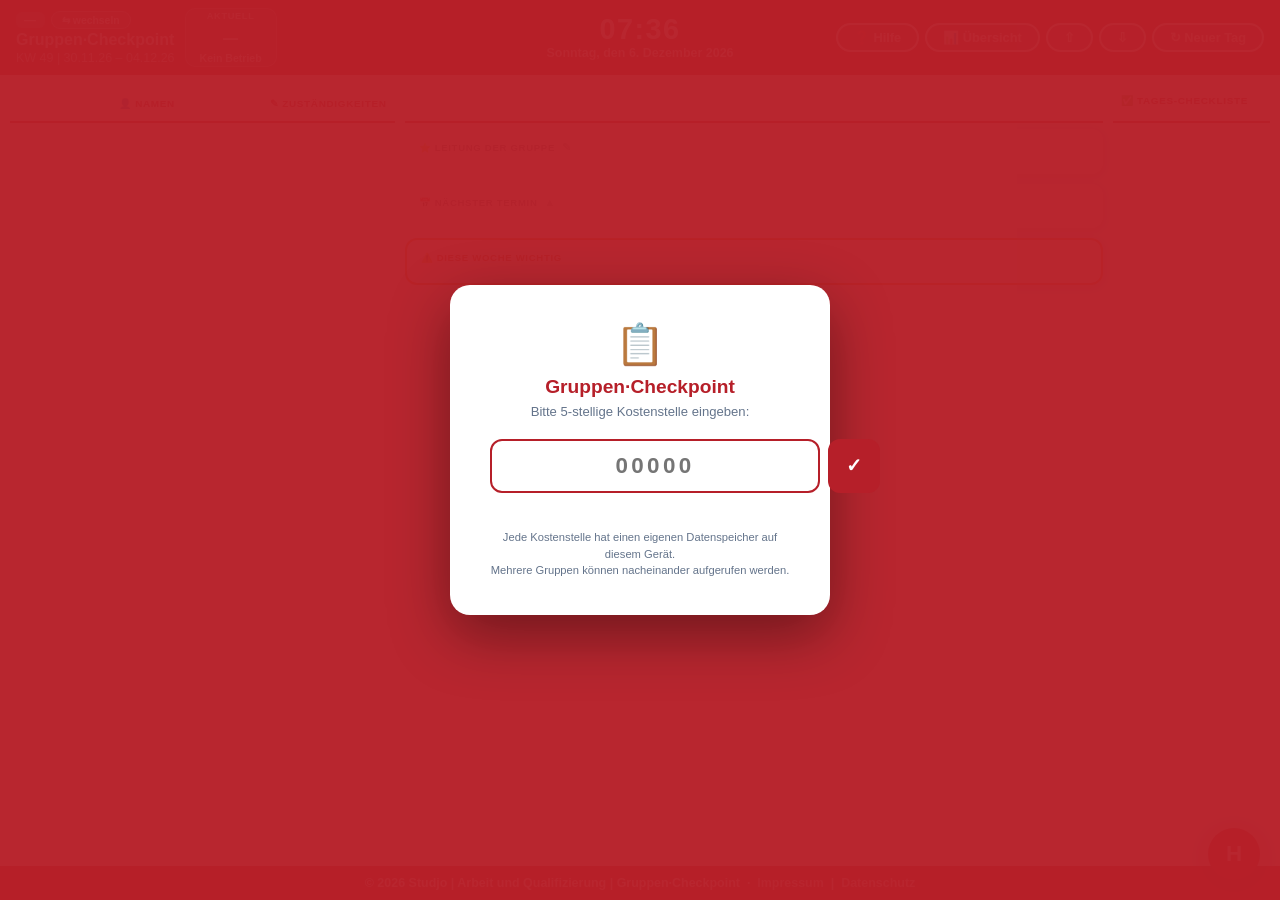
==== index.html @ 0b788f01 "Add files via upload" ====
<!DOCTYPE html>
<!-- Gruppen·Checkpoint – Version: 2026-08-19 -->
<html lang="de">
<head>
  <meta charset="UTF-8">
  <meta name="viewport" content="width=device-width, initial-scale=1.0">
  <title>Gruppen&middot;Checkpoint &ndash; Studjo</title>
  <link rel="stylesheet" href="css/style.css">
  <script>
    /* ═══ Notbremse: verständliche Fehlermeldung statt leerer weißer Seite ═══
       Muss VOR allen anderen Skripten stehen, damit auch ein Fehler beim
       Laden von storage.js/render.js/... abgefangen wird. */
    window.onerror = function(nachricht, datei, zeile){
      var el = document.getElementById('fehler-overlay');
      if(!el) return false; /* Overlay noch nicht im DOM (sehr früher Fehler) */
      var kurzName = (datei || '').split('/').pop();
      document.getElementById('fehler-details').textContent =
        (kurzName ? 'Datei: ' + kurzName + (zeile ? ', Zeile ' + zeile : '') + '\n' : '')
        + 'Meldung: ' + nachricht;
      el.style.display = 'flex';
      return false; /* Fehler zusätzlich normal in der Konsole anzeigen */
    };
  </script>
</head>
<body>

<!-- ═══ Notbremse: wird nur bei einem echten Programmfehler sichtbar ═══ -->
<div id="fehler-overlay" style="display:none;position:fixed;inset:0;background:rgba(15,47,55,.92);z-index:99999;align-items:center;justify-content:center;padding:20px;">
  <div style="background:white;border-radius:16px;padding:26px 30px;max-width:520px;width:100%;box-shadow:0 20px 60px rgba(0,0,0,.4);">
    <div style="font-size:1.3rem;font-weight:900;color:#b61f29;margin-bottom:10px;">&#9888;&#65039; Es ist ein Fehler aufgetreten</div>
    <p style="font-size:.92rem;line-height:1.6;color:#0f2f37;margin:0 0 12px;">
      Der Gruppen&middot;Checkpoint konnte nicht richtig geladen werden. Das passiert meist,
      wenn zuletzt von Hand etwas an einer der Programmdateien (z.&nbsp;B. <code>storage.js</code>)
      geändert wurde und dabei z.&nbsp;B. ein Komma oder eine Klammer fehlt.
    </p>
    <p style="font-size:.92rem;line-height:1.6;color:#0f2f37;margin:0 0 12px;">
      <b>Was tun?</b> Öffne die zuletzt geänderte Datei mit dem Code-Prüfungs-Werkzeug
      (<code>code-pruefung.html</code>) oder setze die vorherige, funktionierende
      Version der Datei wieder ein.
    </p>
    <pre id="fehler-details" style="background:#f0f2f5;border-radius:8px;padding:10px 12px;font-size:.78rem;white-space:pre-wrap;word-break:break-word;color:#64748b;margin:0;"></pre>
  </div>
</div>


<!-- KST Login Overlay -->
<div id="kst-login-overlay" style="display:none">
  <div class="kst-login-box">
    <div style="font-size:2.5rem;margin-bottom:8px">&#128203;</div>
    <div class="kst-login-titel">Gruppen&middot;Checkpoint</div>
    <div class="kst-login-sub">Bitte 5-stellige Kostenstelle eingeben:</div>
    <div class="kst-input-wrap">
      <input id="kst-input" class="kst-number-input" type="text" inputmode="numeric"
             maxlength="5" placeholder="00000" autocomplete="off"
             onkeydown="if(event.key==='Enter')kstBestaetigen()">
      <button class="kst-ok-btn" onclick="kstBestaetigen()">&#10003;</button>
    </div>
    <div class="kst-fehler" id="kst-fehler"></div>
    <div class="kst-hinweis">
      Jede Kostenstelle hat einen eigenen Datenspeicher auf diesem Ger&auml;t.<br>
      Mehrere Gruppen k&ouml;nnen nacheinander aufgerufen werden.
    </div>
  </div>
</div>

<!-- ═══ Aufgaben-Info Modal (editierbar + vorlesbar, ersetzt das alte 4-Sekunden-Popup) ═══ -->
<div class="modal-overlay" id="aufgabe-info-modal" onclick="modalAK(event,'aufgabe-info-modal')">
  <div class="modal-box" style="width:min(460px,96vw)">
    <div class="modal-kopf">
      <h2 id="aufgabe-info-titel" style="display:flex;align-items:center;">Aufgabe</h2>
      <div style="display:flex;gap:6px;align-items:center;">
        <button onclick="vorlesenAufgabeInfoModal()" title="Vorlesen" style="background:var(--rot);border:none;border-radius:50%;width:30px;height:30px;display:flex;align-items:center;justify-content:center;cursor:pointer;flex-shrink:0;">
          <img src="symbole/zuhoeren.jpg" alt="Vorlesen" style="width:20px;height:20px;border-radius:50%;object-fit:contain;" onerror="this.parentElement.textContent='&#128066;'">
        </button>
        <button class="modal-schliessen" onclick="schM('aufgabe-info-modal')">&#10005;</button>
      </div>
    </div>
    <p id="aufgabe-info-zustaendig" style="font-size:.82rem;color:var(--grau);margin-bottom:14px;"></p>
    <textarea id="aufgabe-info-textarea" rows="5"
      style="width:100%;padding:10px;border:2px solid var(--hell);border-radius:10px;font-family:inherit;font-size:.88rem;resize:vertical;"
      placeholder="Beschreibung / Hinweise zur Aufgabe …"></textarea>
    <div class="modal-btns">
      <button class="btn-modal-reset" onclick="setzeAufgabeInfoStandard()">&#8617; Standardtext</button>
      <button class="btn-modal-secondary" onclick="schM('aufgabe-info-modal')">Abbrechen</button>
      <button class="btn-modal-primary" onclick="speichereAufgabeInfoNotiz()">&#128190; Speichern</button>
    </div>
  </div>
</div>

<!-- ═══ Fokus-Modal: "Meine Aufgaben" (persönliche Übersicht, per Klick auf Portrait) ═══ -->
<div class="fokus-overlay" id="fokus-modal" onclick="fokusModalAK(event)">
  <div class="fokus-box">
    <div class="fokus-kopf">
      <h2>&#128100; <span id="fokus-name"></span></h2>
      <div style="display:flex;gap:6px;align-items:center;">
        <button onclick="vorlesenFokusModal()" title="Vorlesen" style="background:var(--rot);border:none;border-radius:50%;width:34px;height:34px;display:flex;align-items:center;justify-content:center;cursor:pointer;flex-shrink:0;">
          <img src="symbole/zuhoeren.jpg" alt="Vorlesen" style="width:22px;height:22px;border-radius:50%;object-fit:contain;" onerror="this.parentElement.textContent='&#128066;'">
        </button>
        <button class="modal-schliessen" onclick="schliesseFokusModal()">&#10005;</button>
      </div>
    </div>
    <p class="fokus-unter">Nur meine Aufgaben &ndash; ohne Termine, Leitung und weitere Angaben.</p>
    <div id="fokus-inhalt"></div>
  </div>
</div>

<!-- Check-Person-Picker Popup (Feature 4 neu) -->
<div id="check-person-picker" style="display:none;position:fixed;z-index:7500;background:white;border-radius:14px;padding:12px 14px;box-shadow:0 8px 32px rgba(0,0,0,.22);width:220px;border:2px solid var(--hell);">
  <div style="display:flex;justify-content:space-between;align-items:center;margin-bottom:8px;">
    <span style="font-size:.65rem;font-weight:900;text-transform:uppercase;letter-spacing:.06em;color:var(--grau);">Person wechseln</span>
    <button onclick="schliesseCheckPicker()" style="background:none;border:none;cursor:pointer;font-size:1rem;color:var(--grau);line-height:1;">&#10005;</button>
  </div>
  <div id="check-person-picker-inhalt"></div>
</div>

<!-- Banner mit Uhr -->
<div class="banner">
  <div style="display:flex;align-items:center;gap:10px;">
    <div class="kst-banner-wrap">
      <div class="kst-banner-zeile">
        <span class="kst-nr-badge" id="kst-anzeige-nr">&#8212;</span>
        <button class="kst-wechseln-btn" onclick="zeigeKstEingabe()">&#8646; wechseln</button>
      </div>
      <h1 id="banner-name" style="font-size:1rem;font-weight:800;color:white;">Gruppen&middot;Checkpoint</h1>
      <div style="font-size:0.78rem;opacity:.85;color:white;" id="banner-kw"></div>
    </div>
    <div class="banner-phase" id="banner-phase">
      <div class="banner-phase-titel">Aktuell</div>
      <div class="banner-phase-icon" id="banner-phase-icon">&#8211;</div>
      <div class="banner-phase-text" id="banner-phase-text">&nbsp;</div>
    </div>
  </div>
  <div class="banner-clock">
    <div class="clock-time" id="clock-time">00:00</div>
    <div class="clock-date" id="clock-date">&nbsp;</div>
  </div>
  <div class="banner-rechts" style="display:flex;gap:6px;align-items:center;">
    <button class="btn-banner" onclick="oeffneHilfeModal()" title="Hilfe / Anleitung">&#10067; Hilfe</button>
    <button class="btn-banner" onclick="oeffneUebersichtModal()" title="Statistische Übersicht">&#128202; Übersicht</button>
    <button class="btn-banner" onclick="importierenKST()" title="Profil importieren (JSON)">&#8679;</button>
    <button class="btn-banner" onclick="exportierenKST()" title="Profil exportieren (JSON)">&#8681;</button>
    <button class="btn-banner" onclick="tagesReset(true)">&#8635; Neuer Tag</button>
  </div>
</div>

<div class="edit-leiste" id="edit-leiste">
  <span style="flex:1">&#9998; <strong>Zust&auml;ndigkeiten:</strong> Symbol ziehen (Maus/Touch) &middot; oder Symbol antippen → Person antippen</span>
  <button class="btn-leiste-dunkel" onclick="resetZuordnung()">&#8617; Zur&uuml;cksetzen</button>
</div>

<!-- ═══ Modals ═══ -->
<!-- Namen -->
<div class="modal-overlay" id="namen-modal" onclick="modalAK(event,'namen-modal')">
  <div class="modal-box">
    <div class="modal-kopf"><h2>&#128100; Namen bearbeiten</h2><button class="modal-schliessen" onclick="schM('namen-modal')">&#10005;</button></div>
    <div class="namen-modal-controls">
      <button class="btn-alpha-sort" onclick="sortNamenAlpha()">A&#8211;Z sortieren</button>
      <span style="font-size:.72rem;color:var(--grau)">&#8660; verschiebbar &middot; &#10005; l&ouml;schen</span>
    </div>
    <div class="namen-sort-liste" id="namen-felder"></div>
    <button class="namen-add-btn" onclick="fuegeNamenHinzu()">&#43; Person hinzuf&uuml;gen</button>
    <div class="modal-btns">
      <button class="btn-modal-secondary" onclick="schM('namen-modal')">Abbrechen</button>
      <button class="btn-modal-primary" onclick="speichereNamenAusModal()">&#128190; Speichern</button>
    </div>
  </div>
</div>

<!-- Leitung -->
<div class="modal-overlay" id="leitung-modal" onclick="modalAK(event,'leitung-modal')">
  <div class="modal-box">
    <div class="modal-kopf"><h2>&#11088; Leitung bearbeiten</h2><button class="modal-schliessen" onclick="schM('leitung-modal')">&#10005;</button></div>
    <p style="font-size:.82rem;color:var(--grau);margin-bottom:14px;">Namen eintragen und markieren, wer aktuell leitet. Bleibt nach &bdquo;Neuer Tag&ldquo; erhalten.</p>
    <div id="leitung-modal-inhalt"></div>
    <div class="modal-btns">
      <button class="btn-modal-secondary" onclick="schM('leitung-modal')">Abbrechen</button>
      <button class="btn-modal-primary" onclick="speichereLeitungAusModal()">&#128190; Speichern</button>
    </div>
  </div>
</div>

<!-- Aufgaben zuweisen -->
<div class="modal-overlay" id="aufgaben-modal" onclick="modalAK(event,'aufgaben-modal')">
  <div class="modal-box">
    <div class="modal-kopf"><h2>&#128203; Aufgaben zuweisen</h2><button class="modal-schliessen" onclick="schM('aufgaben-modal')">&#10005;</button></div>
    <div id="aufgaben-modal-inhalt"></div>
    <div class="modal-btns">
      <button class="btn-modal-secondary" onclick="schM('aufgaben-modal')">Abbrechen</button>
      <button class="btn-modal-primary" onclick="speichereAufgabenAusModal()">&#128190; Speichern</button>
    </div>
  </div>
</div>

<!-- Neuzuweisung (Feature 1) -->
<div class="modal-overlay" id="neuzuw-modal" onclick="modalAK(event,'neuzuw-modal')">
  <div class="modal-box">
    <div class="modal-kopf"><h2>&#9888; Aufgabe neu zuweisen</h2><button class="modal-schliessen" onclick="schM('neuzuw-modal')">&#10005;</button></div>
    <p style="font-size:.82rem;color:var(--grau);margin-bottom:12px;">Diese Pflichtaufgabe ist noch aktiv. Bitte w&auml;hlen:</p>
    <div id="neuzuw-inhalt"></div>
    <div class="modal-btns">
      <button class="btn-modal-secondary" onclick="schM('neuzuw-modal')">Sp&auml;ter entscheiden</button>
      <button class="btn-modal-primary" onclick="speichereNeuzuweisungAusModal()">&#128190; Speichern</button>
    </div>
  </div>
</div>

<!-- Checkliste anpassen -->
<div class="modal-overlay" id="checkliste-modal" onclick="modalAK(event,'checkliste-modal')">
  <div class="modal-box">
    <div class="modal-kopf"><h2>&#9989; Tages-Checkliste anpassen</h2><button class="modal-schliessen" onclick="schM('checkliste-modal')">&#10005;</button></div>
    <p style="font-size:.82rem;color:var(--grau);margin-bottom:12px;">Aufgaben antippen zum Ein-/Ausblenden. <strong>Kontrolle Checkpoint</strong> ist immer aktiv.</p>
    <div class="check-modal-liste" id="check-modal-liste"></div>
    <div id="check-block-warn-container"></div>
    <div class="modal-btns">
      <button class="btn-modal-reset" onclick="resetAktiveChecks()">&#8617; Alle aktivieren</button>
      <button class="btn-modal-secondary" onclick="schM('checkliste-modal')">Abbrechen</button>
      <button class="btn-modal-primary" onclick="versucheChecklisteSpeichern()">&#128190; Speichern</button>
    </div>
  </div>
</div>

<!-- Vertretung (Abwesenheit) -->
<div class="modal-overlay" id="vertretung-modal" onclick="modalAK(event,'vertretung-modal')">
  <div class="modal-box">
    <div class="modal-kopf"><h2>&#9888; Aufgaben vertreten</h2><button class="modal-schliessen" onclick="schM('vertretung-modal')">&#10005;</button></div>
    <p style="font-size:.82rem;color:var(--grau);margin-bottom:14px;" id="vert-beschreibung"></p>
    <div id="vert-inhalt"></div>
    <div class="modal-btns">
      <button class="btn-modal-secondary" onclick="schM('vertretung-modal')">Sp&auml;ter entscheiden</button>
      <button class="btn-modal-primary" onclick="speichereVertretungAusModal()">&#128190; Speichern</button>
    </div>
  </div>
</div>

<!-- Wann-Modal (Feature 7) -->
<div class="modal-overlay" id="wann-modal" onclick="modalAK(event,'wann-modal')">
  <div class="modal-box" style="width:min(420px,96vw)">
    <div class="modal-kopf"><h2>&#9200; Zeitangabe bearbeiten</h2><button class="modal-schliessen" onclick="schM('wann-modal')">&#10005;</button></div>
    <p style="font-size:.82rem;color:var(--grau);margin-bottom:14px;" id="wann-modal-titel"></p>
    <div class="wann-tage-grid" id="wann-tage"></div>
    <div class="wann-uhrzeit-wrap">
      <label style="font-size:.78rem;font-weight:800;">Uhrzeit:</label>
      <input type="time" class="wann-uhrzeit-input" id="wann-uhrzeit">
    </div>
    <div class="modal-btns">
      <button class="btn-modal-reset" onclick="loescheWann()">&#8617; Zeitangabe l&ouml;schen</button>
      <button class="btn-modal-secondary" onclick="schM('wann-modal')">Abbrechen</button>
      <button class="btn-modal-primary" onclick="speichereWannAusModal()">&#128190; Speichern</button>
    </div>
  </div>
</div>

<!-- ═══ Termin Datum/Uhrzeit Modal (Bug1) ═══ -->
<div class="modal-overlay" id="termin-dt-modal" onclick="modalAK(event,'termin-dt-modal')">
  <div class="modal-box" style="width:min(360px,94vw)">
    <div class="modal-kopf"><h2>&#128197; Termin einstellen</h2><button class="modal-schliessen" onclick="schM('termin-dt-modal')">&#10005;</button></div>
    <div style="margin-bottom:14px;">
      <label style="font-size:.78rem;font-weight:800;display:block;margin-bottom:5px;">Datum:</label>
      <input type="date" id="termin-dt-datum" class="wann-uhrzeit-input" style="width:100%;">
    </div>
    <label style="display:flex;align-items:center;gap:8px;font-size:.82rem;font-weight:700;margin-bottom:12px;cursor:pointer;">
      <input type="checkbox" id="termin-dt-hatzeit" onchange="toggleTerminDtUhrzeit()" style="width:18px;height:18px;">
      Uhrzeit angeben <span style="color:var(--grau);font-weight:500;">(sonst ganzt&auml;gig)</span>
    </label>
    <div class="wann-uhrzeit-wrap" id="termin-dt-uhrzeit-wrap" style="display:none;">
      <label style="font-size:.78rem;font-weight:800;">Uhrzeit:</label>
      <input type="time" id="termin-dt-uhrzeit" class="wann-uhrzeit-input">
    </div>
    <div class="modal-btns">
      <button class="btn-modal-reset" onclick="loescheTerminDt()">&#8617; L&ouml;schen</button>
      <button class="btn-modal-secondary" onclick="schM('termin-dt-modal')">Abbrechen</button>
      <button class="btn-modal-primary" onclick="speichereTerminDtAusModal()">&#128190; Speichern</button>
    </div>
  </div>
</div>

<!-- ═══ Hilfe-Modal (Anleitung) ═══ -->
<div class="modal-overlay" id="hilfe-modal" onclick="modalAK(event,'hilfe-modal')">
  <div class="modal-box" style="width:min(560px,96vw)">
    <div class="modal-kopf"><h2>&#10067; Hilfe &amp; Anleitung</h2><button class="modal-schliessen" onclick="schM('hilfe-modal')">&#10005;</button></div>
    <p style="font-size:.78rem;color:var(--grau);margin-bottom:8px;">Auf ein Kapitel tippen, um es auf- oder zuzuklappen.</p>
    <div id="hilfe-modal-body" style="max-height:64vh;overflow-y:auto;"></div>
  </div>
</div>

<!-- ═══ Übersicht-Modal (statistische Auswertung) ═══ -->
<div class="modal-overlay" id="uebersicht-modal" onclick="modalAK(event,'uebersicht-modal')">
  <div class="modal-box" style="width:min(480px,96vw)">
    <div class="modal-kopf"><h2>&#128202; &Uuml;bersicht</h2><button class="modal-schliessen" onclick="schM('uebersicht-modal')">&#10005;</button></div>
    <div id="uebersicht-modal-body" style="max-height:64vh;overflow-y:auto;"></div>
    <div class="modal-btns" style="justify-content:flex-start;">
      <button class="btn-modal-reset" onclick="statistikZuruecksetzen()">&#128260; Statistik "seit letztem Reset" zur&uuml;cksetzen</button>
    </div>
  </div>
</div>

<!-- ═══ Impressum-Modal ═══ -->
<div class="modal-overlay" id="impressum-modal" onclick="modalAK(event,'impressum-modal')">
  <div class="modal-box" style="width:min(560px,96vw)">
    <div class="modal-kopf"><h2>&#128196; Impressum</h2><button class="modal-schliessen" onclick="schM('impressum-modal')">&#10005;</button></div>
    <p style="font-size:.78rem;color:var(--grau);margin-bottom:8px;">Auf ein Kapitel tippen, um es auf- oder zuzuklappen.</p>
    <div id="impressum-modal-body" style="max-height:64vh;overflow-y:auto;"></div>
  </div>
</div>

<!-- ═══ Datenschutz-Modal ═══ -->
<div class="modal-overlay" id="datenschutz-modal" onclick="modalAK(event,'datenschutz-modal')">
  <div class="modal-box" style="width:min(560px,96vw)">
    <div class="modal-kopf"><h2>&#128274; Datenschutz</h2><button class="modal-schliessen" onclick="schM('datenschutz-modal')">&#10005;</button></div>
    <p style="font-size:.78rem;color:var(--grau);margin-bottom:8px;">Auf ein Kapitel tippen, um es auf- oder zuzuklappen.</p>
    <div id="datenschutz-modal-body" style="max-height:64vh;overflow-y:auto;"></div>
  </div>
</div>

<!-- ═══ Freitags-Erinnerung: Export-Modal ═══ -->
<div class="modal-overlay" id="export-erinnerung-modal">
  <div class="modal-box" style="width:min(420px,94vw);text-align:center;">
    <div class="modal-kopf" style="justify-content:center;"><h2>&#128190; Heute ist Freitag</h2></div>
    <p style="font-size:1rem;line-height:1.6;margin:6px 0 18px;">
      Bitte denk daran, die Daten dieser Gruppe zu <b>exportieren</b> (sichern).<br>
      So gehen keine Eingaben verloren, falls der Browser-Speicher einmal gel&ouml;scht wird.
    </p>
    <div style="display:flex;gap:10px;justify-content:center;flex-wrap:wrap;">
      <button class="btn-modal-primary" style="background:var(--gruen);" onclick="exportierenKST();schliesseExportErinnerung(true);">&#128190; Jetzt exportieren</button>
      <button class="btn-modal-secondary" onclick="schliesseExportErinnerung(true);">Heute nicht mehr erinnern</button>
    </div>
  </div>
</div>

<!-- ═══ Arbeit-Notiz Modal ═══ -->
<div class="modal-overlay" id="arbeit-modal" onclick="modalAK(event,'arbeit-modal')">
  <div class="modal-box" style="width:min(460px,96vw)">
    <div class="modal-kopf">
      <h2>&#128188; Arbeitsinhalt</h2>
      <div style="display:flex;gap:6px;align-items:center;">
        <button onclick="vorlesenArbeitModal()" title="Vorlesen" style="background:var(--rot);border:none;border-radius:50%;width:30px;height:30px;display:flex;align-items:center;justify-content:center;cursor:pointer;flex-shrink:0;">
          <img src="symbole/zuhoeren.jpg" alt="Vorlesen" style="width:20px;height:20px;border-radius:50%;object-fit:contain;" onerror="this.parentElement.textContent='&#128066;'">
        </button>
        <button class="modal-schliessen" onclick="schM('arbeit-modal')">&#10005;</button>
      </div>
    </div>
    <p style="font-size:.82rem;color:var(--grau);margin-bottom:14px;" id="arbeit-modal-name"></p>
    <div class="vert-dauer-wrap" style="margin-bottom:12px;">
      <label class="vert-dauer-label" id="arbeit-stufe-0-label"><input type="radio" name="arbeit-stufe" value="0" onchange="arbeitStufeCh(this)"> 0 (fo)</label>
      <label class="vert-dauer-label" id="arbeit-stufe-1-label"><input type="radio" name="arbeit-stufe" value="1" onchange="arbeitStufeCh(this)"> 1 (tto)</label>
      <label class="vert-dauer-label" id="arbeit-stufe-2-label"><input type="radio" name="arbeit-stufe" value="2" onchange="arbeitStufeCh(this)"> 2 (apo)</label>
      <label class="vert-dauer-label" id="arbeit-stufe-3-label"><input type="radio" name="arbeit-stufe" value="3" onchange="arbeitStufeCh(this)"> 3 (bfo)</label>
      <label class="vert-dauer-label" id="arbeit-stufe-4-label"><input type="radio" name="arbeit-stufe" value="4" onchange="arbeitStufeCh(this)"> 4 (bbo)</label>
    </div>
    <!-- Auslastungs-Auswahl – gleiche Struktur wie Dauer-Radios oben -->
    <input type="hidden" id="arbeit-auslastung-val" value="">
    <div class="vert-dauer-wrap" style="margin-bottom:12px;">
      <label class="vert-dauer-label" id="auslast-gut-label">
        <input type="radio" name="arbeit-auslastung" value="gut" onchange="auslastCh(this)">
        &#10003; Gut ausgelastet
      </label>
      <label class="vert-dauer-label" id="auslast-bald-label">
        <input type="radio" name="arbeit-auslastung" value="bald" onchange="auslastCh(this)">
        &#9888; Läuft bald aus
      </label>
      <label class="vert-dauer-label" id="auslast-keine-label">
        <input type="radio" name="arbeit-auslastung" value="keine" onchange="auslastCh(this)">
        &#10007; Keine Arbeit
      </label>
    </div>
    <textarea id="arbeit-textarea" rows="5"
      style="width:100%;padding:10px;border:2px solid var(--hell);border-radius:10px;font-family:inherit;font-size:.88rem;resize:vertical;"
      placeholder="Arbeitsinhalt für diese Person eintragen …"></textarea>
    <div class="modal-btns">
      <button class="btn-modal-reset" onclick="loescheArbeitNotiz()">&#8617; Löschen</button>
      <button class="btn-modal-secondary" onclick="schM('arbeit-modal')">Abbrechen</button>
      <button class="btn-modal-primary" onclick="speichereArbeitNotiz()">&#128190; Speichern</button>
    </div>
  </div>
</div>

<!-- ═══ Grid ═══ -->
<div class="grid">
  <div class="col-wrap">
    <div class="col-header" style="padding:0;overflow:hidden;">
      <div style="display:flex;align-items:stretch;height:100%;">
        <div style="display:flex;align-items:center;flex-shrink:0;padding:0 10px 0 12px;">
          <span id="anwesenheit-anzeige" style="font-size:.75rem;font-weight:900;font-family:monospace;white-space:nowrap;"></span>
        </div>
        <!-- Breite Portrait(80)+Name(148) = 228px -->
        <button class="col-btn" onclick="oeffneNamenModal()" style="width:228px;flex-shrink:0;justify-content:flex-start;padding-left:10px;border-radius:0;">&#128100; Namen</button>
        <!-- Zuständigkeiten (inkl. Arbeit-Icon ganz links) -->
        <button class="col-btn" id="btn-edit" onclick="toggleEditModus()" style="flex:1;justify-content:flex-start;padding-left:10px;border-radius:0;">&#9998; Zust&auml;ndigkeiten</button>
      </div>
    </div>
    <div class="namen-tabelle" id="namen-tabelle"></div>
  </div>

  <div class="col-wrap">
    <!-- Feature 1+2+4: Leitung- und Termine-Tab entfernt; Anwesenheits-Anzeige nach links (Namen-Spalte) verschoben -->
    <div class="col-header" style="padding:0 8px;"></div>
    <div class="mitte">
      <!-- Feature 1: Klick auf Überschrift öffnet Leitung-Modal -->
      <div class="info-box">
        <div class="info-titel" onclick="oeffneLeitungModal()" title="Namen bearbeiten" style="cursor:pointer;">&#11088; Leitung der Gruppe &nbsp;<span style="font-size:.7rem;opacity:.6;">&#9998;</span></div>
        <div id="leitung-anzeige"></div>
      </div>
      <!-- Feature 2: Klick auf "Nächster Termin" öffnet Popup -->
      <div class="termine-box">
        <div class="info-titel" onclick="oeffneNaechstenTermin(event)" title="Nächsten Termin anzeigen" style="cursor:pointer;">&#128197; N&auml;chster Termin &nbsp;<span style="font-size:.7rem;opacity:.6;">&#9650;</span></div>
        <div id="termine-anzeige"></div>
      </div>
      <div class="wichtig-box"><div class="info-titel">&#9888;&#65039; Diese Woche wichtig</div><div id="wichtig-anzeige"></div></div>
    </div>
  </div>

  <div class="col-wrap">
    <div class="col-header" style="justify-content:flex-start;flex-wrap:nowrap;">
      <button class="col-btn" onclick="oeffneChecklisteModal()">&#9989; Tages-Checkliste</button>
      <span id="fortschritt-anzeige" style="font-size:.75rem;font-weight:900;font-family:monospace;white-space:nowrap;padding:0 4px;"></span>
    </div>
    <div class="check-tabelle" id="check-tabelle"></div>
  </div>
</div>

<footer>
  &copy; <span id="jahr"></span> <b>Studjo | Arbeit und Qualifizierung</b> | Gruppen&middot;Checkpoint
  &nbsp;&middot;&nbsp;
  <a href="#" class="footer-link" onclick="oeffneImpressumModal();return false;">Impressum</a>
  &nbsp;|&nbsp;
  <a href="#" class="footer-link" onclick="oeffneDatenschutzModal();return false;">Datenschutz</a>
</footer>

<!-- ── Personen-Profil Modal ── -->
<div class="modal-overlay" id="profil-modal" onclick="if(event.target===this)schM('profil-modal')">
  <div class="modal-box" style="max-width:500px;">
    <div id="profil-modal-body"></div>
  </div>
</div>

<!-- ── Abwesenheits-Modal (Feature 2) ── -->
<div class="modal-overlay" id="abwesend-modal" onclick="if(event.target===this)schM('abwesend-modal')">
  <div class="modal-box" style="max-width:360px;">
    <div id="abwesend-modal-body"></div>
  </div>
</div>

<!-- ── Termin-Popup (Feature 4) ── -->
<div id="termin-naechster-popup" style="display:none;position:fixed;z-index:7600;background:white;border-radius:14px;padding:14px 16px;box-shadow:0 8px 32px rgba(0,0,0,.22);width:286px;border:2px solid var(--hell);">
  <div style="display:flex;justify-content:space-between;align-items:center;margin-bottom:10px;">
    <strong style="font-size:.88rem;">&#128197; N&auml;chster Termin</strong>
    <div style="display:flex;gap:6px;align-items:center;">
      <button onclick="vorlesenTerminPopup()" title="Vorlesen" style="background:var(--rot);border:none;border-radius:50%;width:28px;height:28px;display:flex;align-items:center;justify-content:center;cursor:pointer;">
        <img src="symbole/zuhoeren.jpg" alt="Vorlesen" style="width:20px;height:20px;border-radius:50%;object-fit:contain;" onerror="this.parentElement.textContent='&#128065;'">
      </button>
      <button onclick="schliesseTerminPopup()" style="background:none;border:none;cursor:pointer;font-size:1rem;color:var(--grau);line-height:1;">&#10005;</button>
    </div>
  </div>
  <div id="termin-popup-inhalt"></div>
</div>

<!-- ── a11y-Leiste (muss VOR app.js stehen, damit DOM-Elemente bekannt sind) ── -->
<div class="a11y-bar" id="a11y-bar" role="toolbar" aria-label="Barrierefreiheit">
  <button class="a11y-btn" id="a11y-groesser" title="Schrift größer" aria-label="Schrift vergrößern">A+</button>
  <button class="a11y-btn" id="a11y-kleiner"  title="Schrift kleiner" aria-label="Schrift verkleinern">A−</button>
  <button class="a11y-btn" id="a11y-kontrast" title="Kontrast umschalten" aria-label="Kontrast">◑</button>
  <button class="a11y-btn" id="a11y-vorlesen" title="Vorlesen – Bereich anklicken" aria-label="Vorlesen">
    <img src="symbole/zuhoeren.jpg" alt="Vorlesen" onerror="this.style.display='none';this.parentElement.textContent='👂'">
  </button>
</div>
<button id="btn-a11y-help" title="Bedienungshilfen" aria-label="Bedienungshilfen öffnen" aria-expanded="false">H</button>
<div class="a11y-toast" id="a11y-toast"></div>

<script src="js/sortable.min.js"></script>
<!-- Ladereihenfolge ist wichtig: storage → render → modal → checkliste → app (zuletzt) -->
<script src="js/storage.js"></script>
<script src="js/render.js"></script>
<script src="js/modal.js"></script>
<script src="js/checkliste.js"></script>
<script src="js/app.js"></script>
</body>
</html>
---- css/style.css ----
/* ══════════════════════════════════════════════════════
   style.css – Gruppen·Checkpoint
   Version: 2026-08-19
   Studjo | Evangelisches Johanneswerk
   ══════════════════════════════════════════════════════ */
:root{--rot:#b61f29;--gruen:#16a34a;--gelb:#ca8a04;--bg:#f0f2f5;--text:#0f2f37;--grau:#64748b;--hell:#e2e8f0;--ROW:80px;--check-bg:#fef9c3;--check-rand:#fde047;--zust-bg:#eff6ff;--zust-rand:#93c5fd;}
*,*::before,*::after{box-sizing:border-box;margin:0;padding:0;}
body{font-family:sans-serif;background:var(--bg);color:var(--text);min-height:100vh;display:flex;flex-direction:column;width:100%;overflow-x:hidden;}

/* ── Banner mit Uhr ── */
.banner{background:var(--rot);color:white;padding:8px 16px;display:grid;grid-template-columns:1fr auto 1fr;align-items:center;gap:10px;width:100%;}
.banner-links h1{font-size:1rem;font-weight:800;}
.banner-links .kw{font-size:0.78rem;opacity:.85;}
.banner-clock{text-align:center;}
.clock-time{font-size:1.8rem;font-weight:900;line-height:1;letter-spacing:.05em;}
.clock-date{font-size:0.78rem;font-weight:700;opacity:.9;margin-top:2px;}
.banner-rechts{display:flex;justify-content:flex-end;}
.btn-banner{background:rgba(255,255,255,.2);border:2px solid white;color:white;border-radius:999px;padding:5px 16px;font-family:inherit;font-size:0.8rem;font-weight:700;cursor:pointer;transition:background .2s;}
.btn-banner:hover{background:rgba(255,255,255,.35);}

.edit-leiste{display:none;background:#fef3c7;border-bottom:2px solid #f59e0b;padding:6px 16px;font-size:0.78rem;font-weight:700;color:#92400e;align-items:center;gap:10px;flex-wrap:wrap;}
.edit-leiste.sichtbar{display:flex;}
.btn-leiste-dunkel{background:#92400e;color:white;border:none;border-radius:999px;padding:4px 12px;font-family:inherit;font-size:0.75rem;font-weight:700;cursor:pointer;}
.btn-leiste-dunkel:hover{background:#78350f;}

/* ── Grid ── */
.grid{display:grid;grid-template-columns:auto 1fr auto;gap:10px;padding:10px;align-items:start;overflow-x:auto;max-width:100%;}
.col-wrap{display:flex;flex-direction:column;gap:6px;}
.col-header{display:flex;gap:6px;align-items:center;padding-bottom:5px;border-bottom:2px solid var(--rot);flex-wrap:wrap;min-height:38px;}
.col-btn{font-size:0.62rem;font-weight:800;text-transform:uppercase;letter-spacing:.07em;color:var(--rot);background:none;border:none;cursor:pointer;font-family:inherit;padding:3px 8px;border-radius:6px;transition:background .15s;}
.col-btn:hover{background:rgba(182,31,41,.1);}
.col-btn.aktiv{background:var(--rot);color:white;}
.col-btn-sep{color:var(--hell);font-size:.7rem;}

/* ── Namen-Tabelle ── */
.namen-tabelle{background:white;border-radius:12px;overflow:hidden;box-shadow:0 2px 10px rgba(0,0,0,.08);}
body.edit-modus .namen-tabelle{outline:3px dashed var(--gelb);outline-offset:2px;}
.namen-row{display:flex;align-items:center;height:var(--ROW);border-bottom:1px solid var(--hell);transition:background .15s;-webkit-tap-highlight-color:transparent;}
.namen-row:last-child{border-bottom:none;}
.namen-row:hover{background:#fef2f2;}
.namen-row.abwesend{background:#f8fafc;opacity:.5;}
body.edit-modus .namen-row:hover{background:#fefce8;}
.person-portrait{width:var(--ROW);height:var(--ROW);object-fit:cover;flex-shrink:0;border-right:1px solid var(--hell);cursor:pointer;}
.person-name{width:148px;min-width:148px;height:var(--ROW);display:flex;align-items:center;padding:0 12px;font-size:.95rem;font-weight:800;border-right:1px solid var(--hell);overflow:hidden;white-space:nowrap;cursor:pointer;}
.namen-row.abwesend .person-name{text-decoration:line-through;color:var(--grau);}
body.edit-modus .person-name::after{content:' \270F';font-size:.7rem;opacity:.5;}
.aufgaben-icons{display:flex;align-items:center;height:var(--ROW);}

/* ── Icon-Wrap + Badge ── */
.aufg-icon-wrap{position:relative;width:var(--ROW);height:var(--ROW);flex-shrink:0;border-right:1px solid var(--hell);}
.aufg-icon-wrap:last-child{border-right:none;}
.aufg-icon-img{width:100%;height:100%;object-fit:contain;padding:6px;display:block;}
.aufg-icon-wrap[data-typ="checkliste"] .aufg-icon-img{background:var(--check-bg);outline:3px solid var(--check-rand);outline-offset:-3px;}
.aufg-icon-wrap[data-typ="allgemein"]  .aufg-icon-img{background:var(--zust-bg); outline:3px solid var(--zust-rand); outline-offset:-3px;}
body.edit-modus .aufg-icon-wrap{cursor:grab;}
body.edit-modus .aufg-icon-wrap[data-typ="checkliste"] .aufg-icon-img{outline:3px dashed #eab308;outline-offset:-3px;}
body.edit-modus .aufg-icon-wrap[data-typ="allgemein"]  .aufg-icon-img{outline:3px dashed #3b82f6;outline-offset:-3px;}
body.edit-modus .aufgaben-icons{min-width:var(--ROW);min-height:var(--ROW);}
.aufg-badge{position:absolute;bottom:5px;right:5px;width:18px;height:18px;border-radius:50%;display:flex;align-items:center;justify-content:center;font-size:.6rem;font-weight:900;border:2px solid white;background:var(--rot);color:white;z-index:2;pointer-events:none;}
.aufg-badge.erledigt{background:var(--gruen);}
/* Vertretungs-Icon: orangefarbener Rahmen */
.aufg-icon-wrap.aufg-vert .aufg-icon-img{background:#fff7ed;outline:3px solid #f97316;outline-offset:-3px;}
body.edit-modus .aufg-icon-wrap.aufg-vert .aufg-icon-img{outline:3px dashed #f97316;outline-offset:-3px;}
.aufg-badge.vert{background:#f97316;}
/* V-Badge entfernen Button (Edit-Modus) */
.aufg-vert-remove-btn{position:absolute;top:-4px;right:-4px;width:16px;height:16px;border-radius:50%;border:2px solid white;background:var(--rot);color:white;font-size:.5rem;cursor:pointer;display:none;align-items:center;justify-content:center;font-weight:900;font-family:inherit;padding:0;z-index:3;line-height:1;}
body.edit-modus .aufg-vert:hover .aufg-vert-remove-btn{display:flex;}
/* Click-to-Select Icon im Edit-Modus */
.aufg-icon-wrap.ausgewaehlt{outline:3px solid #f59e0b!important;outline-offset:2px;animation:icon-sel-puls .9s ease-in-out infinite;z-index:1;}
@keyframes icon-sel-puls{0%,100%{outline-color:#f59e0b;}50%{outline-color:var(--rot);}}
/* a11y-Bar */
.a11y-bar{position:fixed;bottom:90px;left:50%;transform:translateX(-50%) translateY(16px);display:flex;gap:10px;z-index:9500;background:rgba(255,255,255,.95);backdrop-filter:blur(8px);padding:10px 16px;border-radius:999px;box-shadow:0 6px 24px rgba(0,0,0,.22);opacity:0;pointer-events:none;transition:opacity .25s,transform .25s;}
.a11y-bar.offen{opacity:1;pointer-events:auto;transform:translateX(-50%) translateY(0);}
#btn-a11y-help{position:fixed;bottom:20px;right:20px;z-index:9501;width:52px;height:52px;border-radius:50%;border:none;cursor:pointer;font-size:1.4rem;font-weight:900;display:flex;align-items:center;justify-content:center;background:var(--rot);color:white;box-shadow:0 4px 16px rgba(0,0,0,.28);transition:transform .2s,background .2s;}
#btn-a11y-help:hover{transform:scale(1.1);}
#btn-a11y-help.offen{background:#7f1519;}
.a11y-btn{width:52px;height:52px;border-radius:50%;border:none;cursor:pointer;font-size:1.2rem;font-weight:900;display:flex;align-items:center;justify-content:center;box-shadow:0 3px 12px rgba(0,0,0,.18);transition:transform .15s;background:var(--rot);color:white;padding:0;font-family:inherit;}
.a11y-btn:hover{transform:scale(1.1);}
.a11y-btn:disabled{opacity:.35;cursor:not-allowed;transform:none;}
.a11y-btn.kontrast-aktiv{background:white;color:black;border:3px solid black;}
.a11y-btn.vorlese-aktiv{background:#7f1519;animation:a11y-puls 1.2s ease-in-out infinite;}
.a11y-btn img{width:38px;height:38px;object-fit:contain;border-radius:50%;pointer-events:none;}
@keyframes a11y-puls{0%,100%{box-shadow:0 0 0 0 rgba(182,31,41,.5);}50%{box-shadow:0 0 0 8px rgba(182,31,41,0);}}
.a11y-toast{position:fixed;bottom:155px;left:50%;transform:translateX(-50%);background:rgba(0,0,0,.78);color:white;padding:8px 18px;border-radius:20px;font-size:.88rem;font-weight:700;pointer-events:none;opacity:0;transition:opacity .3s;z-index:9502;white-space:nowrap;}
.a11y-toast.sichtbar{opacity:1;}
html.kontrast{filter:grayscale(100%) contrast(1.75) brightness(1.08);}
.a11y-lese-target:hover{outline:2px dashed #f59e0b;outline-offset:3px;cursor:crosshair!important;}
.a11y-liest{outline:3px solid #f59e0b!important;outline-offset:3px;background:#fffbeb!important;}

/* ── Mitte ── */
.mitte{display:flex;flex-direction:column;gap:10px;}
.info-box{background:white;border-radius:12px;padding:12px 14px;box-shadow:0 2px 8px rgba(0,0,0,.07);}
.info-titel{font-size:.6rem;font-weight:800;text-transform:uppercase;letter-spacing:.07em;color:var(--grau);margin-bottom:8px;}
.leitung-zeile{display:flex;align-items:center;gap:10px;padding:7px 8px;border-radius:8px;margin-bottom:4px;}
.leitung-zeile:last-child{margin-bottom:0;}
.leitung-zeile.aktiv{background:#dcfce7;border:1px solid #86efac;}
.leitung-symbol{width:28px;height:28px;border-radius:50%;display:flex;align-items:center;justify-content:center;font-size:.9rem;font-weight:900;flex-shrink:0;}
.leitung-zeile.aktiv .leitung-symbol{background:var(--gruen);color:white;}
.leitung-zeile:not(.aktiv) .leitung-symbol{background:var(--hell);color:var(--grau);}
.leitung-name{font-size:.95rem;font-weight:800;line-height:1.2;}
.leitung-name.leer{color:var(--grau);font-style:italic;font-weight:600;font-size:.82rem;}
.leitung-rolle{font-size:.6rem;font-weight:700;color:var(--grau);text-transform:uppercase;letter-spacing:.05em;}

/* Termine */
.termine-box{background:white;border-radius:12px;padding:12px 14px;box-shadow:0 2px 8px rgba(0,0,0,.07);}
.termin-frei-zeile{display:grid;grid-template-columns:1fr 1.6fr;gap:6px;margin-bottom:6px;align-items:center;border-radius:6px;padding:2px;}
.termin-pflicht-zeile{display:grid;grid-template-columns:1fr 36px 1.2fr;gap:6px;margin-bottom:6px;align-items:center;border-radius:6px;padding:2px;}
.termin-pflicht-zeile:last-child{margin-bottom:0;}
.termin-trenner{font-size:.58rem;font-weight:800;text-transform:uppercase;letter-spacing:.08em;color:var(--grau);padding:8px 0 6px;border-top:1px solid var(--hell);margin-top:4px;}
.termin-input{width:100%;padding:5px 8px;border:1.5px solid var(--hell);border-radius:7px;font-family:inherit;font-size:.75rem;font-weight:700;color:var(--text);background:var(--bg);cursor:pointer;transition:border-color .15s;}
.termin-input:focus{outline:none;border-color:var(--rot);background:white;}
.termin-icon-zelle{width:36px;height:36px;display:flex;align-items:center;justify-content:center;font-size:1.2rem;background:var(--bg);border-radius:8px;border:1.5px solid var(--hell);}
.termin-pflicht-label{font-size:.82rem;font-weight:800;color:var(--text);padding:5px 8px;background:var(--bg);border-radius:7px;border:1.5px solid var(--hell);white-space:nowrap;overflow:hidden;text-overflow:ellipsis;}
/* Feature 8 updated: Termin-Datum Farbkodierung */
.termin-heute { background:#f0fdf4;border-radius:8px; }
.termin-heute .termin-input,.termin-heute .termin-icon-zelle,.termin-heute .termin-pflicht-label { border-color:#86efac!important; }
.termin-vergangenheit { background:#fff1f0;border-radius:8px; }
.termin-vergangenheit .termin-input,.termin-vergangenheit .termin-icon-zelle,.termin-vergangenheit .termin-pflicht-label { border-color:#fca5a5!important;opacity:.75; }
/* Vertretungs-Dauer Radio */
.vert-dauer-wrap{display:flex;gap:12px;margin-bottom:10px;flex-wrap:wrap;}
.vert-dauer-label{display:flex;align-items:center;gap:5px;font-size:.78rem;font-weight:700;cursor:pointer;padding:5px 10px;border:2px solid var(--hell);border-radius:8px;background:white;transition:all .15s;}
.vert-dauer-label:hover{border-color:var(--rot);}
.vert-dauer-label input{accent-color:var(--rot);cursor:pointer;}
.vert-dauer-label.gewaehlt{border-color:var(--rot);background:#fef2f2;}
/* Check-Entfällt: roter Rahmen */
.check-row.check-entfaellt{outline:3px solid var(--rot);outline-offset:-2px;background:#fff5f5;}
.check-row.check-entfaellt .check-toggle{background:#475569;}

/* Wichtig */
.wichtig-box{background:#fff7ed;border:2px solid #f97316;border-radius:12px;padding:12px 14px;box-shadow:0 2px 8px rgba(0,0,0,.07);}
.wichtig-box .info-titel{color:#c2410c;}
.wichtig-zeile{display:grid;grid-template-columns:130px 1fr;gap:6px;margin-bottom:6px;}
.wichtig-zeile:last-child{margin-bottom:0;}
.wichtig-select,.wichtig-textin{padding:5px 8px;border:1.5px solid #f97316;border-radius:6px;background:white;color:#7c2d12;font-family:inherit;font-size:.75rem;font-weight:700;width:100%;}
.wichtig-select:focus,.wichtig-textin:focus{outline:none;border-color:#c2410c;}

/* ── Checkliste rechts (Feature 4+7: 3 Zeilen) ── */
.check-tabelle{background:white;border-radius:12px;overflow:hidden;box-shadow:0 2px 10px rgba(0,0,0,.08);}
.check-row{display:flex;align-items:stretch;min-height:var(--ROW);border-bottom:1px solid var(--hell);}
.check-row:last-child{border-bottom:none;}
.check-row.erledigt{background:#f0fdf4;}
.check-row.warnung{background:#fefce8;}
.check-toggle{width:var(--ROW);flex-shrink:0;display:flex;align-items:center;justify-content:center;font-size:2.2rem;font-weight:900;background:var(--rot);color:white;cursor:pointer;border:none;font-family:inherit;border-right:2px solid rgba(0,0,0,.1);transition:background .15s;-webkit-tap-highlight-color:transparent;}
.check-toggle:hover{filter:brightness(1.1);}
.check-row.erledigt .check-toggle{background:var(--gruen);}
.check-row.warnung  .check-toggle{background:var(--gelb);font-size:1.7rem;}
.check-symbol{width:var(--ROW);object-fit:contain;flex-shrink:0;border-right:1px solid var(--hell);padding:6px;background:var(--check-bg);outline:3px solid var(--check-rand);outline-offset:-3px;align-self:center;}
.check-label-wrap{padding:8px 10px;flex:1;display:flex;flex-direction:column;justify-content:center;line-height:1.3;cursor:pointer;border-radius:6px;transition:background .12s;}
.check-label-wrap:hover{background:rgba(0,0,0,.04);}
/* Drag-auf-Person */
body.edit-modus .aufgaben-icons{flex:1;}
.namen-row.drag-hl{background:#fefce8 !important;outline:2px dashed #f59e0b;outline-offset:-2px;}
.check-wann-anzeige{font-size:.6rem;color:var(--grau);font-weight:700;margin-bottom:2px;}
.check-aufgabe-name{font-size:.95rem;font-weight:800;color:var(--text);}
.check-row.erledigt .check-aufgabe-name{color:var(--gruen);}
.check-person-zeile{font-size:.68rem;color:var(--grau);font-weight:700;margin-top:2px;}
.check-warnung{font-size:.62rem;color:#92400e;font-weight:800;margin-top:1px;}
/* Wann-Button */
.check-wann-btn{width:34px;flex-shrink:0;display:flex;align-items:center;justify-content:center;font-size:.85rem;background:var(--bg);border:none;border-left:1px solid var(--hell);cursor:pointer;color:var(--grau);transition:background .15s;}
.check-wann-btn:hover{background:var(--hell);}

/* ── Modals ── */
.modal-overlay{display:none;position:fixed;inset:0;background:rgba(0,0,0,.55);z-index:8000;align-items:center;justify-content:center;}
.modal-overlay.sichtbar{display:flex;}
.modal-box{background:white;border-radius:16px;padding:24px;width:min(700px,96vw);max-height:90vh;overflow-y:auto;box-shadow:0 20px 60px rgba(0,0,0,.35);}
.modal-kopf{display:flex;align-items:center;justify-content:space-between;margin-bottom:16px;}
.modal-kopf h2{font-size:1.1rem;font-weight:900;color:var(--rot);}
.modal-schliessen{width:36px;height:36px;border-radius:50%;border:none;background:var(--bg);font-size:1.2rem;cursor:pointer;color:var(--grau);display:flex;align-items:center;justify-content:center;}
.modal-schliessen:hover{background:var(--hell);}

/* ═══ Fokus-Modal: "Meine Aufgaben" ═══
   WICHTIG: Anders als .modal-overlay ist der Hintergrund hier vollständig
   blickdicht (kein rgba, kein Durchscheinen des Dashboards) – bewusst
   höherer z-index als normale Modals, damit wirklich nichts vom
   Dashboard mehr zu sehen ist. Die a11y-Leiste (z-index 9500+) bleibt
   bewusst bedienbar (Schrift/Kontrast/Vorlesen). */
.fokus-overlay{display:none;position:fixed;inset:0;background:var(--bg);z-index:9000;align-items:center;justify-content:center;padding:20px;overflow-y:auto;}
.fokus-overlay.sichtbar{display:flex;}
.fokus-box{background:white;border-radius:18px;padding:26px 28px;width:min(560px,96vw);max-height:92vh;overflow-y:auto;box-shadow:0 12px 40px rgba(0,0,0,.15);}
.fokus-kopf{display:flex;align-items:center;justify-content:space-between;margin-bottom:6px;gap:10px;}
.fokus-kopf h2{font-size:1.2rem;font-weight:900;color:var(--rot);display:flex;align-items:center;gap:8px;margin:0;}
.fokus-unter{font-size:.82rem;color:var(--grau);margin:2px 0 20px;}
.fokus-abschnitt{margin-bottom:22px;}
.fokus-abschnitt:last-child{margin-bottom:0;}
.fokus-abschnitt-titel{display:flex;align-items:center;font-size:1.02rem;font-weight:800;color:var(--text);margin:0 0 8px;}
.fokus-mini-icon{width:24px;height:24px;object-fit:contain;margin-right:8px;flex-shrink:0;border:none;background:transparent;border-radius:4px;}
.fokus-text{font-size:.94rem;line-height:1.6;color:var(--text);margin:0 0 8px;}
.fokus-status{display:inline-block;font-size:.8rem;font-weight:800;padding:4px 12px;border-radius:999px;margin-top:2px;}
.fokus-status-ok{background:#dcfce7;color:#14532d;}
.fokus-status-faellig{background:#fef3c7;color:#7a5000;}
.fokus-status-warnung{background:#fee2e2;color:#7a1218;}
.fokus-status-entfaellt{background:var(--hell);color:var(--grau);}
.fokus-status-neutral{background:var(--hell);color:var(--grau);}
.fokus-leer{font-size:.9rem;color:var(--grau);font-style:italic;margin-top:-8px;}
.modal-btns{display:flex;gap:10px;justify-content:flex-end;margin-top:20px;flex-wrap:wrap;}
.btn-modal-primary{background:var(--rot);color:white;border:none;border-radius:999px;padding:9px 22px;font-family:inherit;font-size:.88rem;font-weight:800;cursor:pointer;}
.btn-modal-primary:hover{background:#9b1a23;}
.btn-modal-secondary{background:var(--bg);color:var(--grau);border:2px solid var(--hell);border-radius:999px;padding:9px 18px;font-family:inherit;font-size:.88rem;font-weight:700;cursor:pointer;}
.btn-modal-secondary:hover{background:var(--hell);}
.btn-modal-reset{background:none;color:var(--grau);border:none;font-family:inherit;font-size:.78rem;font-weight:700;cursor:pointer;margin-right:auto;text-decoration:underline;}
.btn-modal-reset:hover{color:var(--rot);}

/* Namen-Modal (Feature 3: 1-spaltig + drag) */
.namen-modal-controls{display:flex;gap:8px;margin-bottom:12px;align-items:center;}
.btn-alpha-sort{background:var(--bg);border:2px solid var(--hell);border-radius:999px;padding:6px 14px;font-family:inherit;font-size:.78rem;font-weight:700;cursor:pointer;color:var(--text);}
.btn-alpha-sort:hover{background:var(--hell);}
.namen-sort-liste{display:flex;flex-direction:column;gap:4px;margin-bottom:4px;}
.namen-sort-item{display:flex;align-items:center;gap:8px;padding:6px 8px;background:var(--bg);border-radius:8px;border:1.5px solid var(--hell);}
.namen-drag-handle{font-size:1.1rem;color:var(--grau);cursor:grab;padding:0 4px;flex-shrink:0;user-select:none;}
.namen-drag-handle:active{cursor:grabbing;}
.namen-nr{min-width:24px;font-size:.7rem;font-weight:800;color:var(--grau);text-align:right;flex-shrink:0;}
.namen-input{flex:1;padding:7px 10px;border:2px solid var(--hell);border-radius:8px;font-family:inherit;font-size:.88rem;font-weight:700;color:var(--text);}
.namen-input:focus{outline:none;border-color:var(--rot);}
.namen-del-btn{width:28px;height:28px;border-radius:50%;border:none;background:#fef2f2;color:var(--rot);font-size:.85rem;cursor:pointer;display:flex;align-items:center;justify-content:center;flex-shrink:0;transition:background .15s;font-family:inherit;}
.namen-del-btn:hover{background:var(--rot);color:white;}
.namen-add-btn{display:flex;align-items:center;justify-content:center;gap:6px;width:100%;padding:9px;margin-top:6px;border:2px dashed var(--hell);border-radius:8px;background:none;font-family:inherit;font-size:.82rem;font-weight:700;color:var(--grau);cursor:pointer;transition:all .15s;}
.namen-add-btn:hover{border-color:var(--rot);color:var(--rot);background:#fef2f2;}

/* Leitung-Modal */
.leitung-modal-zeile{display:flex;align-items:center;gap:14px;padding:12px 10px;border-radius:10px;margin-bottom:8px;border:2px solid var(--hell);background:white;}
.leitung-modal-zeile.aktiv{border-color:var(--gruen);background:#f0fdf4;}
.leitung-radio{width:22px;height:22px;flex-shrink:0;accent-color:var(--gruen);cursor:pointer;}
.leitung-modal-info{flex:1;}
.leitung-modal-rolle{font-size:.6rem;font-weight:800;text-transform:uppercase;letter-spacing:.06em;color:var(--grau);margin-bottom:5px;}
.leitung-modal-input{width:100%;padding:7px 10px;border:2px solid var(--hell);border-radius:8px;font-family:inherit;font-size:.9rem;font-weight:700;color:var(--text);}
.leitung-modal-input:focus{outline:none;border-color:var(--gruen);}

/* Aufgaben-Modal: 2-spaltig */
.aufg-modal-person{display:flex;align-items:center;gap:10px;padding:10px 12px;background:var(--bg);border-radius:10px;margin-bottom:14px;}
.aufg-modal-person img{width:44px;height:44px;object-fit:cover;border-radius:50%;border:2px solid var(--rot);}
.aufg-modal-person-name{font-size:1rem;font-weight:900;}
.aufg-modal-cols{display:grid;grid-template-columns:1fr 1fr;gap:14px;}
.aufg-col-titel{font-size:.62rem;font-weight:800;text-transform:uppercase;letter-spacing:.07em;padding:4px 8px;border-radius:6px;margin-bottom:8px;}
.aufg-col-titel.gelb{background:var(--check-bg);color:#92400e;border:1px solid var(--check-rand);}
.aufg-col-titel.blau{background:var(--zust-bg);color:#1e40af;border:1px solid var(--zust-rand);}
.aufg-col-chips{display:flex;flex-direction:column;gap:6px;}
.aufg-chip{display:flex;align-items:center;gap:8px;padding:7px 10px;border-radius:10px;cursor:pointer;border:2px solid var(--hell);background:white;font-family:inherit;font-size:.78rem;font-weight:700;color:var(--text);transition:all .15s;width:100%;text-align:left;}
.aufg-chip img{width:32px;height:32px;object-fit:contain;border-radius:4px;flex-shrink:0;}
.aufg-chip.check-chip{border-color:var(--check-rand);background:var(--check-bg);}
.aufg-chip.zust-chip{border-color:var(--zust-rand);background:var(--zust-bg);}
.aufg-chip.gewaehlt.check-chip{background:#fef08a;border-color:#ca8a04;outline:2px solid #ca8a04;}
.aufg-chip.gewaehlt.zust-chip{background:#bfdbfe;border-color:#2563eb;outline:2px solid #2563eb;}
.aufg-chip.inaktiv-chip{opacity:.5;cursor:not-allowed;pointer-events:none;}
.aufg-chip-check{width:20px;height:20px;border-radius:50%;border:2px solid #cbd5e1;flex-shrink:0;display:flex;align-items:center;justify-content:center;font-size:.7rem;margin-left:auto;}
.aufg-chip.gewaehlt .aufg-chip-check{background:var(--rot);border-color:var(--rot);color:white;}
.aufg-chip-warn{font-size:.58rem;color:var(--rot);font-weight:700;display:block;margin-top:1px;}
.aufg-chip-belegt{font-size:.6rem;color:var(--grau);font-weight:600;display:block;}

/* Checkliste-Modal */
.check-modal-liste{display:flex;flex-direction:column;gap:6px;}
.check-modal-item{display:flex;align-items:center;gap:10px;padding:8px 10px;border-radius:10px;cursor:pointer;border:2px solid var(--hell);background:var(--check-bg);font-family:inherit;transition:all .15s;text-align:left;width:100%;}
.check-modal-item.gewaehlt{border-color:#ca8a04;background:#fef08a;outline:2px solid #ca8a04;}
.check-modal-item.fixiert{opacity:.6;cursor:default;}
.check-modal-item img{width:44px;height:44px;object-fit:contain;border-radius:6px;flex-shrink:0;}
.check-modal-label{font-size:.88rem;font-weight:800;flex:1;}
.check-modal-cb{width:22px;height:22px;border-radius:50%;border:2px solid #cbd5e1;flex-shrink:0;display:flex;align-items:center;justify-content:center;font-size:.75rem;}
.check-modal-item.gewaehlt .check-modal-cb{background:var(--gruen);border-color:var(--gruen);color:white;}
.check-modal-hinweis{font-size:.65rem;color:#92400e;font-weight:700;}
/* Block-Warnung im Checkliste-Modal (Feature 2) */
.check-block-warn{background:#fef2f2;border:2px solid var(--rot);border-radius:10px;padding:12px;margin-top:12px;}
.check-block-warn-titel{font-size:.78rem;font-weight:800;color:var(--rot);margin-bottom:10px;}
.block-aufgabe-zeile{display:flex;align-items:center;gap:8px;margin-bottom:8px;padding-bottom:8px;border-bottom:1px solid var(--hell);}
.block-aufgabe-zeile:last-child{border-bottom:none;margin-bottom:0;padding-bottom:0;}
.block-aufgabe-img{width:36px;height:36px;object-fit:contain;border-radius:6px;flex-shrink:0;background:var(--check-bg);outline:2px solid var(--check-rand);}
.block-aufgabe-label{font-size:.78rem;font-weight:800;flex:1;}
.block-person-select{padding:4px 8px;border:1.5px solid var(--hell);border-radius:6px;font-family:inherit;font-size:.75rem;font-weight:700;cursor:pointer;}
.joker-label{display:flex;align-items:center;gap:6px;font-size:.72rem;font-weight:700;color:var(--grau);margin-top:4px;cursor:pointer;}
.joker-label input{accent-color:var(--gelb);cursor:pointer;}

/* Vertretungs-Modal */
.vert-aufgabe-block{background:var(--bg);border-radius:10px;padding:12px;margin-bottom:10px;}
.vert-aufgabe-kopf{display:flex;align-items:center;gap:10px;margin-bottom:10px;}
.vert-aufgabe-kopf img{width:44px;height:44px;object-fit:contain;border-radius:8px;background:var(--check-bg);padding:4px;outline:2px solid var(--check-rand);}
.vert-aufgabe-label{font-size:.9rem;font-weight:800;}
.vert-entfaellt-label{display:flex;align-items:center;gap:8px;padding:8px 10px;border-radius:8px;border:2px solid var(--hell);background:white;cursor:pointer;margin-bottom:6px;font-size:.82rem;font-weight:700;}
.vert-entfaellt-label input{width:18px;height:18px;accent-color:var(--gelb);cursor:pointer;flex-shrink:0;}
.vert-person-liste{display:grid;grid-template-columns:1fr 1fr;gap:4px;max-height:200px;overflow-y:auto;}
.vert-person-label{display:flex;align-items:center;gap:6px;padding:6px 8px;border-radius:7px;border:2px solid var(--hell);background:white;cursor:pointer;font-size:.78rem;font-weight:700;transition:border-color .15s;}
.vert-person-label:hover{border-color:var(--rot);}
.vert-person-label input{width:16px;height:16px;accent-color:var(--rot);cursor:pointer;flex-shrink:0;}
.vert-trenn{height:1px;background:var(--hell);margin:10px 0;}

/* Neuzuweisung-Modal (Feature 1) */
.neuzuw-block{background:#fff7ed;border:2px solid #f97316;border-radius:10px;padding:12px;margin-bottom:10px;}
.neuzuw-kopf{display:flex;align-items:center;gap:8px;margin-bottom:8px;}
.neuzuw-kopf img{width:36px;height:36px;object-fit:contain;border-radius:6px;background:var(--check-bg);padding:3px;outline:2px solid var(--check-rand);}
.neuzuw-label{font-size:.82rem;font-weight:800;flex:1;}
.neuzuw-person-liste{display:grid;grid-template-columns:1fr 1fr;gap:4px;margin-bottom:6px;max-height:180px;overflow-y:auto;}
.neuzuw-person-label{display:flex;align-items:center;gap:6px;padding:5px 8px;border-radius:7px;border:2px solid var(--hell);background:white;cursor:pointer;font-size:.75rem;font-weight:700;}
.neuzuw-person-label:hover{border-color:var(--rot);}
.neuzuw-person-label input{accent-color:var(--rot);cursor:pointer;flex-shrink:0;}
.neuzuw-loeschen-label{display:flex;align-items:center;gap:6px;padding:6px 8px;border-radius:7px;border:2px solid #f97316;background:#fff7ed;cursor:pointer;font-size:.75rem;font-weight:700;color:#c2410c;}
.neuzuw-loeschen-label input{accent-color:var(--gelb);cursor:pointer;flex-shrink:0;}

/* Wann-Modal (Feature 7) */
.wann-tage-grid{display:flex;gap:8px;margin-bottom:12px;flex-wrap:wrap;}
.wann-tag-label{display:flex;align-items:center;gap:4px;padding:6px 12px;border:2px solid var(--hell);border-radius:8px;cursor:pointer;font-size:.82rem;font-weight:800;transition:all .15s;}
.wann-tag-label:hover{border-color:var(--rot);}
.wann-tag-label input{display:none;}
.wann-tag-label.aktiv{background:var(--rot);color:white;border-color:var(--rot);}
.wann-uhrzeit-wrap{display:flex;align-items:center;gap:10px;margin-bottom:4px;}
.wann-uhrzeit-input{padding:8px 12px;border:2px solid var(--hell);border-radius:8px;font-family:inherit;font-size:.9rem;font-weight:700;color:var(--text);width:140px;}
.wann-uhrzeit-input:focus{outline:none;border-color:var(--rot);}

/* ── KST-Login-Overlay ── */
#kst-login-overlay{display:none;position:fixed;inset:0;z-index:9999;background:rgba(182,31,41,.97);flex-direction:column;align-items:center;justify-content:center;gap:20px;}
.kst-login-box{background:white;border-radius:20px;padding:36px 40px;text-align:center;width:min(380px,92vw);box-shadow:0 20px 60px rgba(0,0,0,.4);}
.kst-login-titel{font-size:1.2rem;font-weight:900;color:var(--rot);margin-bottom:6px;}
.kst-login-sub{font-size:.82rem;color:var(--grau);margin-bottom:20px;}
.kst-input-wrap{display:flex;gap:8px;margin-bottom:8px;}
.kst-number-input{flex:1;padding:12px 16px;border:2px solid var(--hell);border-radius:12px;font-family:inherit;font-size:1.4rem;font-weight:900;text-align:center;letter-spacing:.15em;color:var(--text);transition:border-color .2s;}
.kst-number-input:focus{outline:none;border-color:var(--rot);}
.kst-ok-btn{background:var(--rot);color:white;border:none;border-radius:12px;padding:12px 18px;font-family:inherit;font-size:1.2rem;font-weight:900;cursor:pointer;}
.kst-ok-btn:hover{background:#9b1a23;}
.kst-fehler{font-size:.78rem;color:var(--rot);font-weight:700;min-height:18px;margin-bottom:4px;}
.kst-hinweis{font-size:.7rem;color:var(--grau);margin-top:10px;line-height:1.5;}
/* ── KST-Anzeige im Banner ── */
.kst-banner-wrap{display:flex;flex-direction:column;gap:2px;}
.kst-banner-zeile{display:flex;align-items:center;gap:6px;}
.kst-nr-badge{background:rgba(255,255,255,.25);border-radius:6px;padding:1px 8px;font-size:.75rem;font-weight:900;letter-spacing:.08em;color:white;}
/* "Aktuell"-Feld: Arbeit/Pause-Erkennung anhand Systemzeit
   Farben bewusst DECKEND (nicht transparent) gewählt: eine transparente Farbe
   würde sich mit dem roten Banner-Hintergrund zu einem bräunlichen Ton mischen.
   Es sind exakt dieselben Töne wie bei "heute"/"vergangene" Termine. */
.banner-phase{display:flex;flex-direction:column;align-items:center;justify-content:center;border-radius:10px;padding:2px 14px;min-width:62px;border:1.5px solid rgba(255,255,255,.35);transition:background-color .4s,border-color .4s,color .4s;}
.banner-phase-titel{font-size:.58rem;font-weight:800;text-transform:uppercase;letter-spacing:.07em;color:white;opacity:.9;}
.banner-phase-icon{font-size:1.7rem;line-height:1.15;}
.banner-phase-text{font-size:.66rem;font-weight:800;color:white;}
.banner-phase.phase-arbeit{background:#f0fdf4;border-color:#86efac;}
.banner-phase.phase-arbeit .banner-phase-titel,
.banner-phase.phase-arbeit .banner-phase-text{color:#166534;opacity:1;}
.banner-phase.phase-pause{background:#fff1f0;border-color:#fca5a5;}
.banner-phase.phase-pause .banner-phase-titel,
.banner-phase.phase-pause .banner-phase-text{color:#991b1b;opacity:1;}
.banner-phase.phase-neutral{background:rgba(255,255,255,.12);}
/* Hilfe-Modal: Aufklapp-Kapitel */
.hilfe-kapitel{border-bottom:1px solid var(--hell);}
.hilfe-kapitel:last-child{border-bottom:none;}
.hilfe-kapitel-kopf{width:100%;display:flex;justify-content:space-between;align-items:center;background:none;border:none;padding:11px 4px;font-size:.86rem;font-weight:800;text-align:left;cursor:pointer;color:var(--text);}
.hilfe-kapitel-pfeil{color:var(--grau);font-size:.75rem;flex-shrink:0;margin-left:8px;}
.hilfe-kapitel-body{padding:0 4px 14px 4px;}
.hilfe-kapitel-body ul{margin:0;padding-left:18px;font-size:.82rem;line-height:1.55;color:var(--text);}
.hilfe-kapitel-body li{margin-bottom:4px;}
/* Übersicht-Modal: Statistikkarten */
.uebersicht-karte{background:var(--bg);border-radius:12px;padding:12px 14px;margin-bottom:10px;}
.uebersicht-karte:last-child{margin-bottom:0;}
.uebersicht-karte-titel{font-size:.85rem;font-weight:900;color:var(--text);margin-bottom:8px;}
.uebersicht-metrik{display:flex;justify-content:space-between;align-items:center;padding:4px 0;font-size:.82rem;}
.uebersicht-metrik-label{color:var(--grau);font-weight:700;}
.uebersicht-metrik-wert{font-weight:900;font-family:monospace;white-space:nowrap;}
.kst-wechseln-btn{background:rgba(255,255,255,.15);border:1.5px solid rgba(255,255,255,.5);color:white;border-radius:999px;padding:2px 10px;font-family:inherit;font-size:.65rem;font-weight:700;cursor:pointer;transition:background .2s;}
.kst-wechseln-btn:hover{background:rgba(255,255,255,.3);}

/* ── Arbeit-Icon: fest, 80x80px, immer erstes Symbol, nicht sortierbar ── */
.arbeit-icon-fixed{cursor:pointer;background:var(--bg);}
.arbeit-icon-fixed .aufg-icon-img{background:#f1f5f9;outline:3px solid var(--hell);outline-offset:-3px;}
.arbeit-icon-fixed.auslast-gut   .aufg-icon-img{outline-color:#16a34a;background:#f0fdf4;}
.arbeit-icon-fixed.auslast-bald  .aufg-icon-img{outline-color:#d97706;background:#fffbeb;}
.arbeit-icon-fixed.auslast-keine .aufg-icon-img{outline-color:#dc2626;background:#fef2f2;}
.arbeit-badge{background:var(--grau);}
/* Fest platzierte Vertretungs-Icons, rechtsbündig, nicht sortierbar */
.vert-icons-fixed{display:flex;align-items:center;height:var(--ROW);margin-left:auto;flex-shrink:0;}
/* Termin-Pflicht: zwei Zeilen für date+time */
.termin-pflicht-dt{display:flex;flex-direction:column;gap:2px;}
.termin-pflicht-dt .termin-input{padding:3px 6px;font-size:.68rem;}

footer{text-align:center;padding:10px;background:var(--rot);color:white;font-size:.78rem;font-weight:600;margin-top:auto;width:100%;}
.footer-link{color:rgba(255,255,255,.85);text-decoration:none;font-weight:700;}
.footer-link:hover{color:white;text-decoration:underline;}

/* ── Impressum/Datenschutz: Fließtext in Hilfe-Kapiteln ── */
.hilfe-kapitel-body p{font-size:.82rem;line-height:1.6;color:var(--text);margin-bottom:8px;}
.hilfe-kapitel-body p:last-child{margin-bottom:0;}
.hilfe-kapitel-body address{font-size:.82rem;line-height:1.6;color:var(--text);font-style:normal;margin-bottom:8px;}
.hilfe-kapitel-body strong{font-weight:800;}
.hilfe-kapitel-body a{color:var(--rot);}
.hilfe-kapitel-body code{background:var(--bg);padding:1px 5px;border-radius:4px;font-size:.8em;}
.hilfe-kapitel-body .info-hervorhebung{background:#fef3c7;border-left:3px solid var(--gelb);border-radius:0 8px 8px 0;padding:9px 13px;font-size:.8rem;line-height:1.5;margin:6px 0 10px;color:#7a5000;}
.hilfe-kapitel-body .info-ok{background:#dcfce7;border-left:3px solid var(--gruen);border-radius:0 8px 8px 0;padding:9px 13px;font-size:.8rem;line-height:1.5;margin:6px 0 10px;color:#14532d;}

/* ── Abwesenheits-Modal Buttons ── */
.btn-abw-option{display:block;width:100%;padding:12px 16px;border-radius:10px;border:2px solid var(--hell);background:white;cursor:pointer;font-family:inherit;font-size:.85rem;font-weight:700;text-align:left;line-height:1.4;transition:border-color .15s,background .15s;}
.btn-abw-option:hover{border-color:var(--rot);background:#fef2f2;}
.btn-abw-weiteres{border-color:#f97316;color:#c2410c;}
.btn-abw-weiteres:hover{border-color:#c2410c;background:#fff7ed;}

/* ── Feature 3: Fälligkeit-Warnung ── */
.check-row.check-faellig{background:#fffbeb !important;border:2px solid #f59e0b !important;border-radius:10px;}
.check-toggle.faellig{background:#f59e0b !important;color:white !important;}
.check-toggle.faellig:hover{background:#d97706 !important;}

/* ── Feature 5: Auslastungs-Labels im Modal ── */
.auslast-label{display:flex;align-items:center;justify-content:center;padding:8px 6px;border-radius:9px;border:2px solid var(--hell);cursor:pointer;font-size:.76rem;font-weight:800;transition:all .15s;user-select:none;}
.auslast-gut {border-color:#86efac;color:#166534;background:#f0fdf4;}
.auslast-bald{border-color:#fcd34d;color:#92400e;background:#fffbeb;}
.auslast-keine{border-color:#fca5a5;color:#991b1b;background:#fef2f2;}
.auslast-label.gewaehlt.auslast-gut {background:#16a34a;color:white;border-color:#16a34a;}
.auslast-label.gewaehlt.auslast-bald{background:#d97706;color:white;border-color:#d97706;}
.auslast-label.gewaehlt.auslast-keine{background:#dc2626;color:white;border-color:#dc2626;}

/* Feature 5 Auslastungsfarben: siehe .arbeit-icon-fixed weiter oben */

/* ── Auslastungs-Buttons (echte Buttons, kein Radio) ── */
.auslast-btn{padding:9px 6px;border-radius:9px;border:2px solid var(--hell);cursor:pointer;font-size:.76rem;font-weight:800;font-family:inherit;transition:all .15s;background:white;}
.auslast-btn.auslast-gut {border-color:#86efac;color:#166534;background:#f0fdf4;}
.auslast-btn.auslast-bald{border-color:#fcd34d;color:#92400e;background:#fffbeb;}
.auslast-btn.auslast-keine{border-color:#fca5a5;color:#991b1b;background:#fef2f2;}
.auslast-btn.gewaehlt.auslast-gut {background:#16a34a;color:white;border-color:#16a34a;}
.auslast-btn.gewaehlt.auslast-bald{background:#d97706;color:white;border-color:#d97706;}
.auslast-btn.gewaehlt.auslast-keine{background:#dc2626;color:white;border-color:#dc2626;}

/* ── Auslastungs-Labels: Farben per ID (überschreibt roten Standard) ── */
#auslast-gut-label                 { border-color:#86efac; color:#166534; background:#f0fdf4; }
#auslast-bald-label                { border-color:#fcd34d; color:#92400e; background:#fffbeb; }
#auslast-keine-label               { border-color:#fca5a5; color:#991b1b; background:#fef2f2; }
#auslast-gut-label.gewaehlt        { background:#16a34a !important; color:white !important; border-color:#16a34a !important; }
#auslast-bald-label.gewaehlt       { background:#d97706 !important; color:white !important; border-color:#d97706 !important; }
#auslast-keine-label.gewaehlt      { background:#dc2626 !important; color:white !important; border-color:#dc2626 !important; }

/* ── Feature 1: Arbeit-Modal breiter ── */
#arbeit-modal .modal-box{width:min(540px,96vw);}

/* ── Feature 3: Termin-Datumslabel ── */
.termin-datum-wrap{display:flex;flex-direction:column;gap:2px;}
.termin-wt-label{font-size:.68rem;font-weight:900;color:var(--rot);letter-spacing:.04em;line-height:1;padding-left:2px;min-height:.9rem;}

/* ── Feature 1: Neues Termine-Layout ── */
.termin-frei-zeile,.termin-pflicht-zeile{display:flex;align-items:center;gap:8px;padding:6px 4px;border-bottom:1px solid var(--hell);}
.termin-ikon-col{display:flex;flex-direction:column;gap:3px;flex-shrink:0;align-items:center;}
.termin-ikon-btn{width:30px;height:30px;border:2px solid var(--hell);border-radius:8px;background:white;cursor:pointer;font-size:1.1rem;display:flex;align-items:center;justify-content:center;padding:0;transition:border-color .15s;}
.termin-ikon-btn:hover{border-color:var(--rot);}
.termin-hidden-inp{position:absolute;opacity:0;pointer-events:none;width:1px;height:1px;overflow:hidden;border:none;padding:0;margin:0;}
.termin-action-ikon{font-size:1.6rem;flex-shrink:0;line-height:1;width:36px;text-align:center;}
.termin-content-col{display:flex;flex-direction:column;gap:2px;flex:1;min-width:0;}
.termin-dt-anzeige{font-size:.72rem;font-weight:900;color:var(--rot);letter-spacing:.03em;}
.termin-dt-leer{color:var(--grau);font-weight:500;}

/* ── Feature 2: Arbeit-Modal Mindestbreite ── */
#arbeit-modal .modal-box{min-width:min(520px,96vw);width:min(520px,96vw);}

/* ── Feature 2: Arbeit-Btn Dauer-Icons ── */
/* .arbeit-btn entfällt – ersetzt durch .arbeit-icon-fixed */

/* ══════════════════════════════════
   PERSONEN-PROFIL
   ══════════════════════════════════ */

/* Badge im Namensfeld */
.profil-badge{
  position:absolute;bottom:3px;right:3px;
  width:18px;height:18px;border-radius:50%;
  background:var(--grau);color:white;
  border:none;cursor:pointer;font-size:.55rem;
  display:flex;align-items:center;justify-content:center;
  font-weight:900;padding:0;opacity:.5;
  transition:opacity .15s,background .15s;
  line-height:1;
}
.profil-badge:hover{opacity:1;background:var(--rot);}

/* Profil-Modal Zeile */
.profil-zeile{background:var(--bg);border-radius:10px;padding:9px 11px;}

/* Profil Wahl-Buttons */
.profil-wahl-row{display:flex;gap:4px;}
.profil-wahl-btn{
  flex:1;padding:6px 3px;border-radius:8px;
  border:2px solid var(--hell);cursor:pointer;
  font-size:.7rem;font-weight:800;font-family:inherit;
  background:white;transition:all .15s;line-height:1.2;
}
.profil-wahl-btn.profil-wahl-selbst   {border-color:#86efac;color:#166534;background:#f0fdf4;}
.profil-wahl-btn.profil-wahl-assistenz{border-color:#fcd34d;color:#92400e;background:#fffbeb;}
.profil-wahl-btn.profil-wahl-nicht    {border-color:#fca5a5;color:#991b1b;background:#fef2f2;}
.profil-wahl-btn.gewaehlt.profil-wahl-selbst   {background:#16a34a;color:white;border-color:#16a34a;}
.profil-wahl-btn.gewaehlt.profil-wahl-assistenz{background:#d97706;color:white;border-color:#d97706;}
.profil-wahl-btn.gewaehlt.profil-wahl-nicht    {background:#dc2626;color:white;border-color:#dc2626;}

/* Profil-Hintergründe in Dropdown-Listen */
.profil-bg-selbst   {background:#dcfce7 !important;border-color:#86efac !important;}
.profil-bg-assistenz{background:#fed7aa !important;border-color:#fcd34d !important;}
.profil-bg-nicht    {background:#fee2e2 !important;border-color:#fca5a5 !important;}

/* Feature 3: vergangene Termine */
.termin-frei-geleert{background:#f1f5f9 !important;border-color:#cbd5e1 !important;}

/* ═══ Schmale Bildschirme (Handy) ═══
   Die App ist für Tablets gebaut (var(--ROW), feste Spaltenbreiten usw.).
   Auf einem Handy reicht die Breite dafür nicht – die Tabelle bekommt oben
   bereits einen eigenen horizontalen Scrollbereich (.grid{overflow-x:auto}).
   Hier wird zusätzlich die obere Kostenstellen-Anzeige im Banner sauber
   zentriert, statt links "klebend" zu wirken, wenn die Spalte schmaler
   wird als ihr Inhalt eigentlich bräuchte. */
@media (max-width:700px){
  .banner{grid-template-columns:1fr;gap:6px;justify-items:center;text-align:center;}
  .banner>div{justify-self:center;}
  .kst-banner-wrap{align-items:center;}
  .kst-banner-zeile{justify-content:center;}
  .banner-rechts{justify-content:center;flex-wrap:wrap;}
}
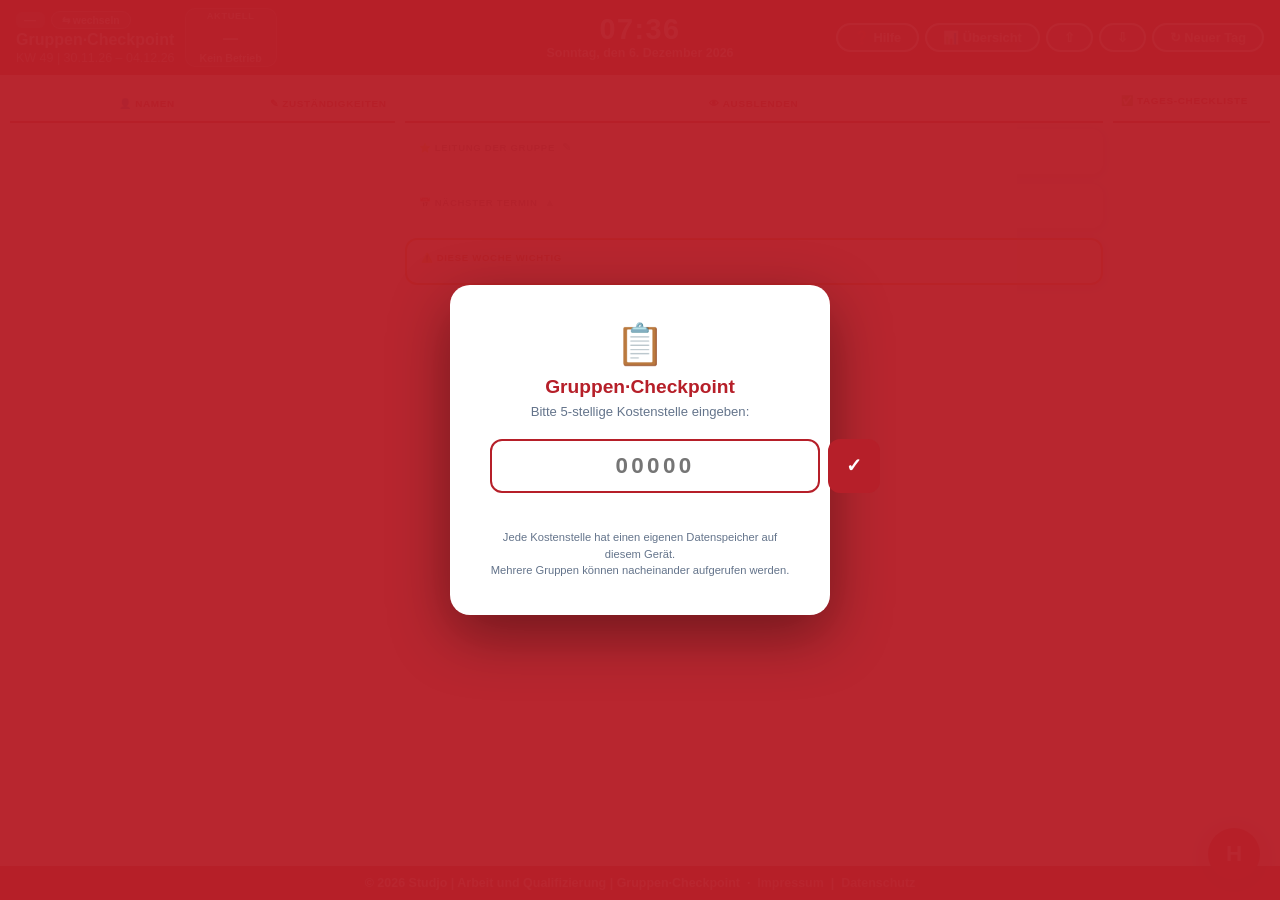
==== commit d422e8c8: "Add files via upload" ====
--- a/index.html
+++ b/index.html
@@ -393,8 +393,10 @@
 
   <div class="col-wrap">
     <!-- Feature 1+2+4: Leitung- und Termine-Tab entfernt; Anwesenheits-Anzeige nach links (Namen-Spalte) verschoben -->
-    <div class="col-header" style="padding:0 8px;"></div>
-    <div class="mitte">
+    <div class="col-header" style="justify-content:center;padding:0 8px;">
+      <button class="col-btn" id="btn-mitte-toggle" onclick="toggleMitteSichtbar()" title="Leitung, Termine und Wichtiges ausblenden" aria-pressed="false">&#128065; Ausblenden</button>
+    </div>
+    <div class="mitte" id="mitte-inhalt">
       <!-- Feature 1: Klick auf Überschrift öffnet Leitung-Modal -->
       <div class="info-box">
         <div class="info-titel" onclick="oeffneLeitungModal()" title="Namen bearbeiten" style="cursor:pointer;">&#11088; Leitung der Gruppe &nbsp;<span style="font-size:.7rem;opacity:.6;">&#9998;</span></div>
--- a/css/style.css
+++ b/css/style.css
@@ -89,6 +89,8 @@
 
 /* ── Mitte ── */
 .mitte{display:flex;flex-direction:column;gap:10px;}
+.mitte.versteckt{background:#fff;border-radius:10px;}
+.mitte.versteckt>*{visibility:hidden;}
 .info-box{background:white;border-radius:12px;padding:12px 14px;box-shadow:0 2px 8px rgba(0,0,0,.07);}
 .info-titel{font-size:.6rem;font-weight:800;text-transform:uppercase;letter-spacing:.07em;color:var(--grau);margin-bottom:8px;}
 .leitung-zeile{display:flex;align-items:center;gap:10px;padding:7px 8px;border-radius:8px;margin-bottom:4px;}
@@ -348,6 +350,7 @@
 .uebersicht-metrik{display:flex;justify-content:space-between;align-items:center;padding:4px 0;font-size:.82rem;}
 .uebersicht-metrik-label{color:var(--grau);font-weight:700;}
 .uebersicht-metrik-wert{font-weight:900;font-family:monospace;white-space:nowrap;}
+.uebersicht-schnitt{margin-top:6px;padding-top:6px;border-top:1px dashed var(--hell);font-size:.74rem;color:var(--text);}
 .kst-wechseln-btn{background:rgba(255,255,255,.15);border:1.5px solid rgba(255,255,255,.5);color:white;border-radius:999px;padding:2px 10px;font-family:inherit;font-size:.65rem;font-weight:700;cursor:pointer;transition:background .2s;}
 .kst-wechseln-btn:hover{background:rgba(255,255,255,.3);}
 
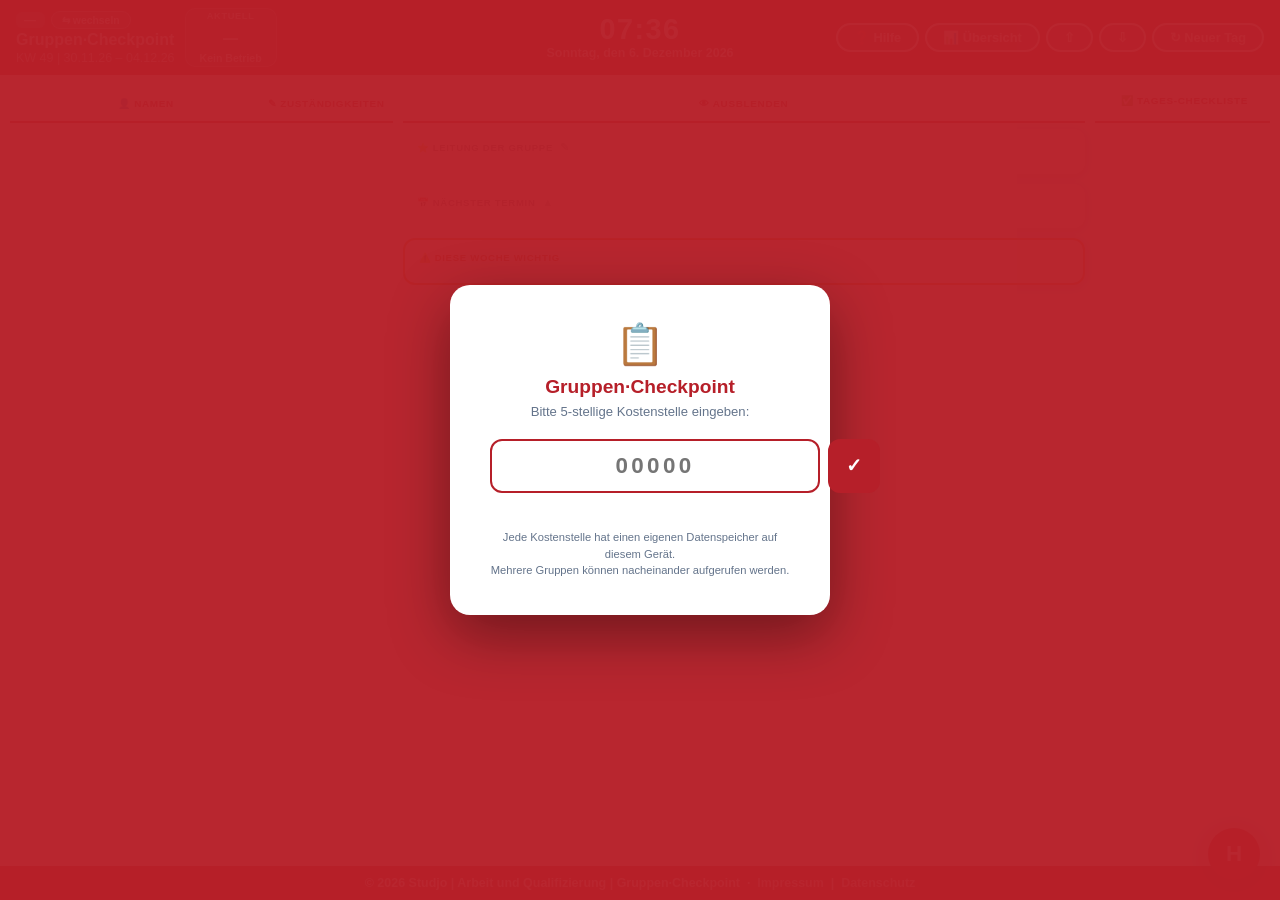
==== commit aa7b8d3a: "Add files via upload" ====
--- a/index.html
+++ b/index.html
@@ -383,9 +383,9 @@
           <span id="anwesenheit-anzeige" style="font-size:.75rem;font-weight:900;font-family:monospace;white-space:nowrap;"></span>
         </div>
         <!-- Breite Portrait(80)+Name(148) = 228px -->
-        <button class="col-btn" onclick="oeffneNamenModal()" style="width:228px;flex-shrink:0;justify-content:flex-start;padding-left:10px;border-radius:0;">&#128100; Namen</button>
+        <button class="col-btn" onclick="oeffneNamenModal()" style="width:228px;flex-shrink:0;justify-content:center;border-radius:0;">&#128100; Namen</button>
         <!-- Zuständigkeiten (inkl. Arbeit-Icon ganz links) -->
-        <button class="col-btn" id="btn-edit" onclick="toggleEditModus()" style="flex:1;justify-content:flex-start;padding-left:10px;border-radius:0;">&#9998; Zust&auml;ndigkeiten</button>
+        <button class="col-btn" id="btn-edit" onclick="toggleEditModus()" style="flex:1;justify-content:center;border-radius:0;">&#9998; Zust&auml;ndigkeiten</button>
       </div>
     </div>
     <div class="namen-tabelle" id="namen-tabelle"></div>
@@ -412,7 +412,7 @@
   </div>
 
   <div class="col-wrap">
-    <div class="col-header" style="justify-content:flex-start;flex-wrap:nowrap;">
+    <div class="col-header" style="justify-content:flex-start;flex-wrap:nowrap;padding-left:18px;">
       <button class="col-btn" onclick="oeffneChecklisteModal()">&#9989; Tages-Checkliste</button>
       <span id="fortschritt-anzeige" style="font-size:.75rem;font-weight:900;font-family:monospace;white-space:nowrap;padding:0 4px;"></span>
     </div>
--- a/css/style.css
+++ b/css/style.css
@@ -127,6 +127,10 @@
 /* Check-Entfällt: roter Rahmen */
 .check-row.check-entfaellt{outline:3px solid var(--rot);outline-offset:-2px;background:#fff5f5;}
 .check-row.check-entfaellt .check-toggle{background:#475569;}
+/* Aufgabe heute nicht fällig (kein "entfällt"-Beschluss, sondern planmäßig
+   ein anderer Tag bzw. automatisch Sa/So ohne hinterlegte Tage): nur
+   verblasst/transparent darstellen, bleibt normal anklickbar. */
+.check-row.check-nicht-faellig{opacity:.45;}
 
 /* Wichtig */
 .wichtig-box{background:#fff7ed;border:2px solid #f97316;border-radius:12px;padding:12px 14px;box-shadow:0 2px 8px rgba(0,0,0,.07);}
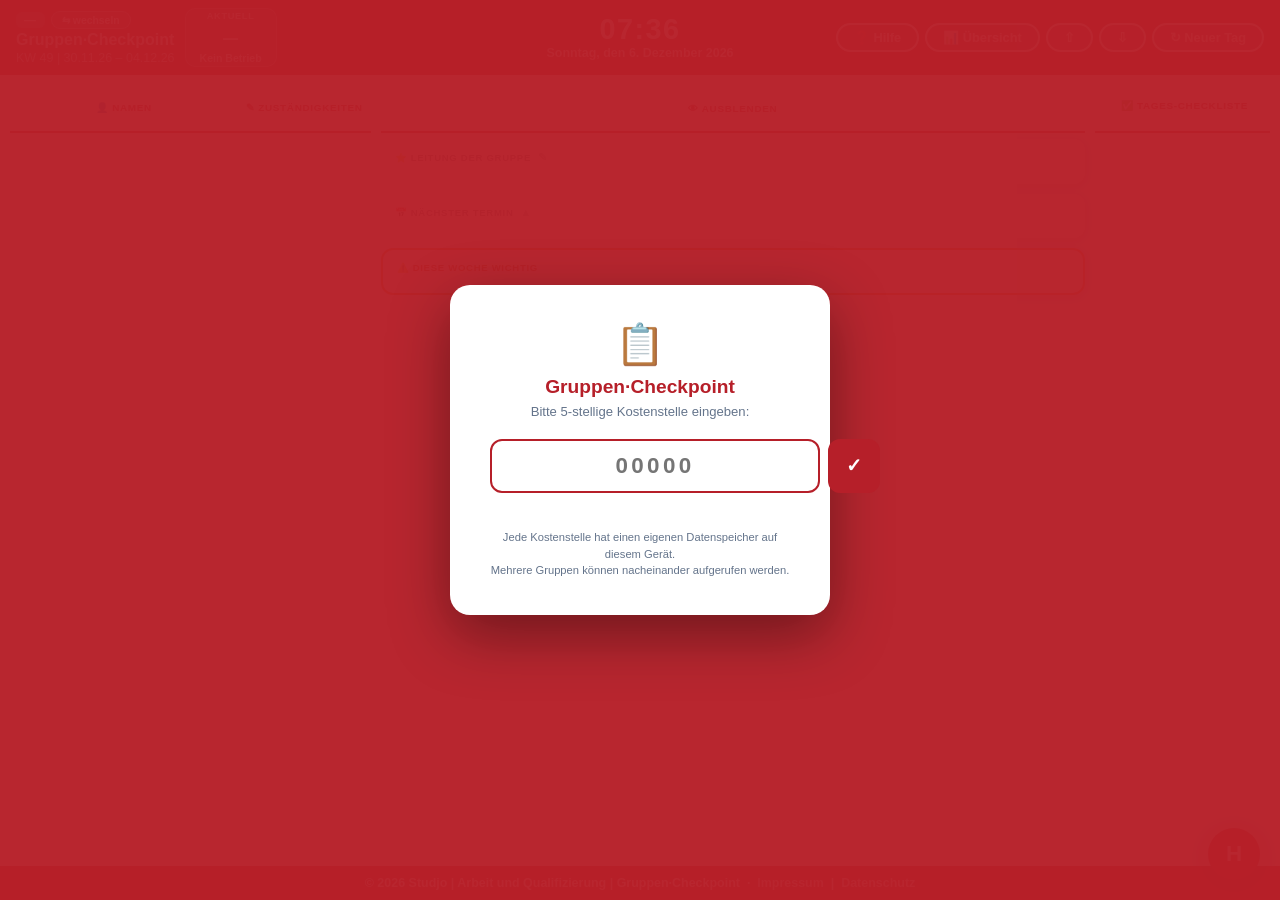
==== commit 486fee18: "Add files via upload" ====
--- a/index.html
+++ b/index.html
@@ -377,11 +377,11 @@
 <!-- ═══ Grid ═══ -->
 <div class="grid">
   <div class="col-wrap">
-    <div class="col-header" style="padding:0;overflow:hidden;">
-      <div style="display:flex;align-items:stretch;height:100%;">
-        <div style="display:flex;align-items:center;flex-shrink:0;padding:0 10px 0 12px;">
-          <span id="anwesenheit-anzeige" style="font-size:.75rem;font-weight:900;font-family:monospace;white-space:nowrap;"></span>
-        </div>
+    <div class="col-header" style="flex-direction:column;align-items:stretch;gap:0;padding:3px 0 5px;overflow:hidden;">
+      <div style="padding-left:12px;">
+        <span id="anwesenheit-anzeige" style="font-size:.68rem;font-weight:900;font-family:monospace;white-space:nowrap;line-height:1.2;"></span>
+      </div>
+      <div style="display:flex;align-items:stretch;flex:1;">
         <!-- Breite Portrait(80)+Name(148) = 228px -->
         <button class="col-btn" onclick="oeffneNamenModal()" style="width:228px;flex-shrink:0;justify-content:center;border-radius:0;">&#128100; Namen</button>
         <!-- Zuständigkeiten (inkl. Arbeit-Icon ganz links) -->
--- a/css/style.css
+++ b/css/style.css
@@ -26,8 +26,8 @@
 /* ── Grid ── */
 .grid{display:grid;grid-template-columns:auto 1fr auto;gap:10px;padding:10px;align-items:start;overflow-x:auto;max-width:100%;}
 .col-wrap{display:flex;flex-direction:column;gap:6px;}
-.col-header{display:flex;gap:6px;align-items:center;padding-bottom:5px;border-bottom:2px solid var(--rot);flex-wrap:wrap;min-height:38px;}
-.col-btn{font-size:0.62rem;font-weight:800;text-transform:uppercase;letter-spacing:.07em;color:var(--rot);background:none;border:none;cursor:pointer;font-family:inherit;padding:3px 8px;border-radius:6px;transition:background .15s;}
+.col-header{display:flex;gap:6px;align-items:center;padding-bottom:5px;border-bottom:2px solid var(--rot);flex-wrap:wrap;min-height:48px;}
+.col-btn{display:flex;align-items:center;font-size:0.62rem;font-weight:800;text-transform:uppercase;letter-spacing:.07em;color:var(--rot);background:none;border:none;cursor:pointer;font-family:inherit;padding:3px 8px;border-radius:6px;transition:background .15s;}
 .col-btn:hover{background:rgba(182,31,41,.1);}
 .col-btn.aktiv{background:var(--rot);color:white;}
 .col-btn-sep{color:var(--hell);font-size:.7rem;}
@@ -128,9 +128,11 @@
 .check-row.check-entfaellt{outline:3px solid var(--rot);outline-offset:-2px;background:#fff5f5;}
 .check-row.check-entfaellt .check-toggle{background:#475569;}
 /* Aufgabe heute nicht fällig (kein "entfällt"-Beschluss, sondern planmäßig
-   ein anderer Tag bzw. automatisch Sa/So ohne hinterlegte Tage): nur
-   verblasst/transparent darstellen, bleibt normal anklickbar. */
+   ein anderer Tag bzw. automatisch Sa/So ohne hinterlegte Tage): Button
+   grau einfärben und die ganze Zeile verblasst/transparent darstellen,
+   bleibt normal anklickbar. */
 .check-row.check-nicht-faellig{opacity:.45;}
+.check-row.check-nicht-faellig .check-toggle{background:#64748b;}
 
 /* Wichtig */
 .wichtig-box{background:#fff7ed;border:2px solid #f97316;border-radius:12px;padding:12px 14px;box-shadow:0 2px 8px rgba(0,0,0,.07);}
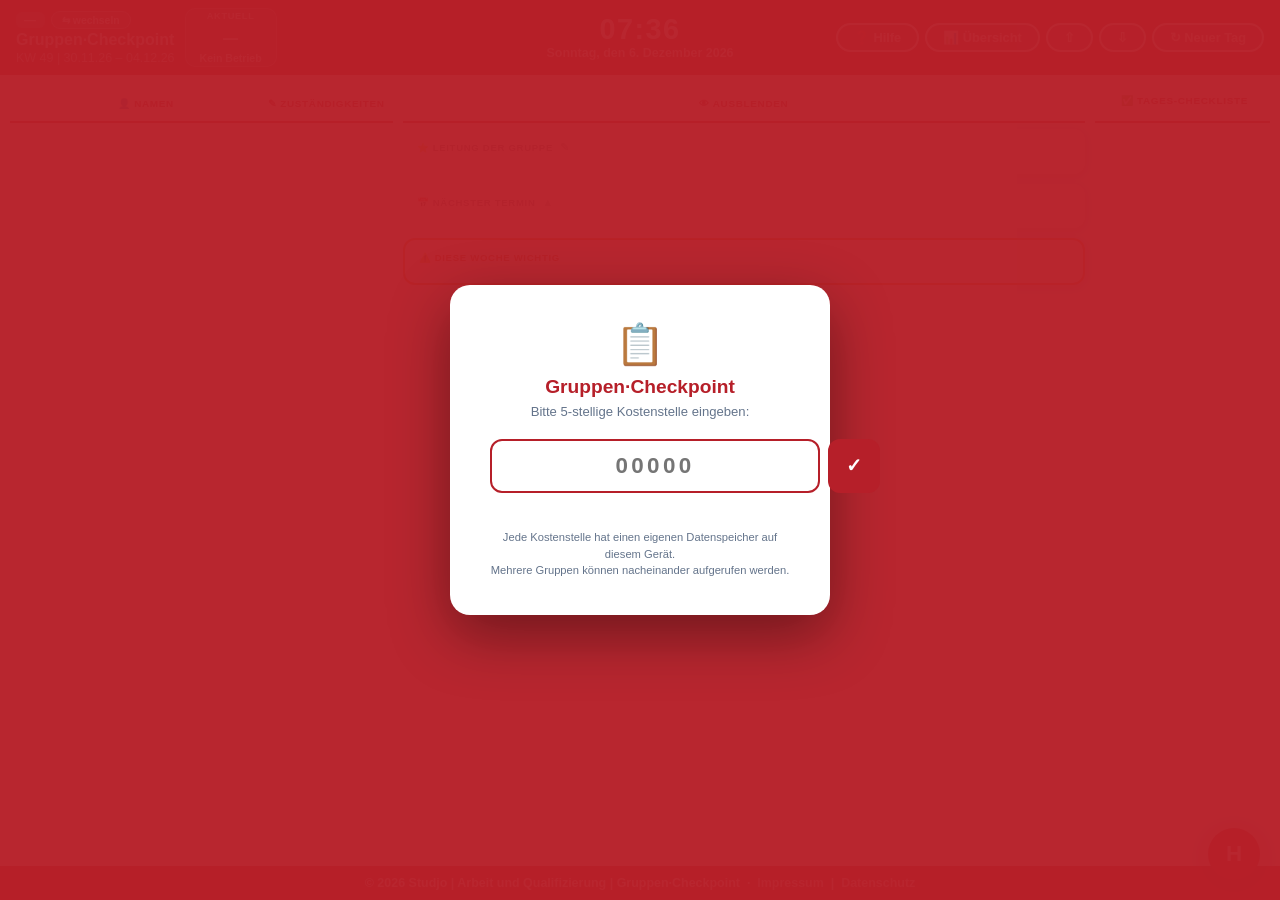
==== commit 4e01e871: "Add files via upload" ====
--- a/index.html
+++ b/index.html
@@ -377,15 +377,16 @@
 <!-- ═══ Grid ═══ -->
 <div class="grid">
   <div class="col-wrap">
-    <div class="col-header" style="flex-direction:column;align-items:stretch;gap:0;padding:3px 0 5px;overflow:hidden;">
-      <div style="padding-left:12px;">
-        <span id="anwesenheit-anzeige" style="font-size:.68rem;font-weight:900;font-family:monospace;white-space:nowrap;line-height:1.2;"></span>
-      </div>
-      <div style="display:flex;align-items:stretch;flex:1;">
-        <!-- Breite Portrait(80)+Name(148) = 228px -->
-        <button class="col-btn" onclick="oeffneNamenModal()" style="width:228px;flex-shrink:0;justify-content:center;border-radius:0;">&#128100; Namen</button>
-        <!-- Zuständigkeiten (inkl. Arbeit-Icon ganz links) -->
-        <button class="col-btn" id="btn-edit" onclick="toggleEditModus()" style="flex:1;justify-content:center;border-radius:0;">&#9998; Zust&auml;ndigkeiten</button>
+    <div class="col-header" style="padding:0;overflow:hidden;">
+      <div style="display:flex;align-items:stretch;height:100%;">
+        <div style="display:flex;align-items:center;flex-shrink:0;padding:0 10px 0 12px;">
+          <span id="anwesenheit-anzeige" style="font-size:.75rem;font-weight:900;font-family:monospace;white-space:nowrap;"></span>
+        </div>
+        <!-- Breite Portrait(80)+Name(148) = 228px.
+             ZUM VERSCHIEBEN "Namen": Zahl bei margin-left ändern (z.B. -10px = 10px nach links, 10px = 10px nach rechts) -->
+        <button class="col-btn" onclick="oeffneNamenModal()" style="width:228px;flex-shrink:0;justify-content:center;margin-left:0px;border-radius:0;">&#128100; Namen</button>
+        <!-- ZUM VERSCHIEBEN "Zuständigkeiten": Zahl bei margin-left ändern -->
+        <button class="col-btn" id="btn-edit" onclick="toggleEditModus()" style="flex:1;justify-content:center;margin-left:0px;border-radius:0;">&#9998; Zust&auml;ndigkeiten</button>
       </div>
     </div>
     <div class="namen-tabelle" id="namen-tabelle"></div>
@@ -412,6 +413,7 @@
   </div>
 
   <div class="col-wrap">
+    <!-- ZUM VERSCHIEBEN "Tages-Checkliste": Zahl bei padding-left ändern (höher = weiter rechts) -->
     <div class="col-header" style="justify-content:flex-start;flex-wrap:nowrap;padding-left:18px;">
       <button class="col-btn" onclick="oeffneChecklisteModal()">&#9989; Tages-Checkliste</button>
       <span id="fortschritt-anzeige" style="font-size:.75rem;font-weight:900;font-family:monospace;white-space:nowrap;padding:0 4px;"></span>
--- a/css/style.css
+++ b/css/style.css
@@ -26,7 +26,7 @@
 /* ── Grid ── */
 .grid{display:grid;grid-template-columns:auto 1fr auto;gap:10px;padding:10px;align-items:start;overflow-x:auto;max-width:100%;}
 .col-wrap{display:flex;flex-direction:column;gap:6px;}
-.col-header{display:flex;gap:6px;align-items:center;padding-bottom:5px;border-bottom:2px solid var(--rot);flex-wrap:wrap;min-height:48px;}
+.col-header{display:flex;gap:6px;align-items:center;padding-bottom:5px;border-bottom:2px solid var(--rot);flex-wrap:wrap;min-height:38px;}
 .col-btn{display:flex;align-items:center;font-size:0.62rem;font-weight:800;text-transform:uppercase;letter-spacing:.07em;color:var(--rot);background:none;border:none;cursor:pointer;font-family:inherit;padding:3px 8px;border-radius:6px;transition:background .15s;}
 .col-btn:hover{background:rgba(182,31,41,.1);}
 .col-btn.aktiv{background:var(--rot);color:white;}
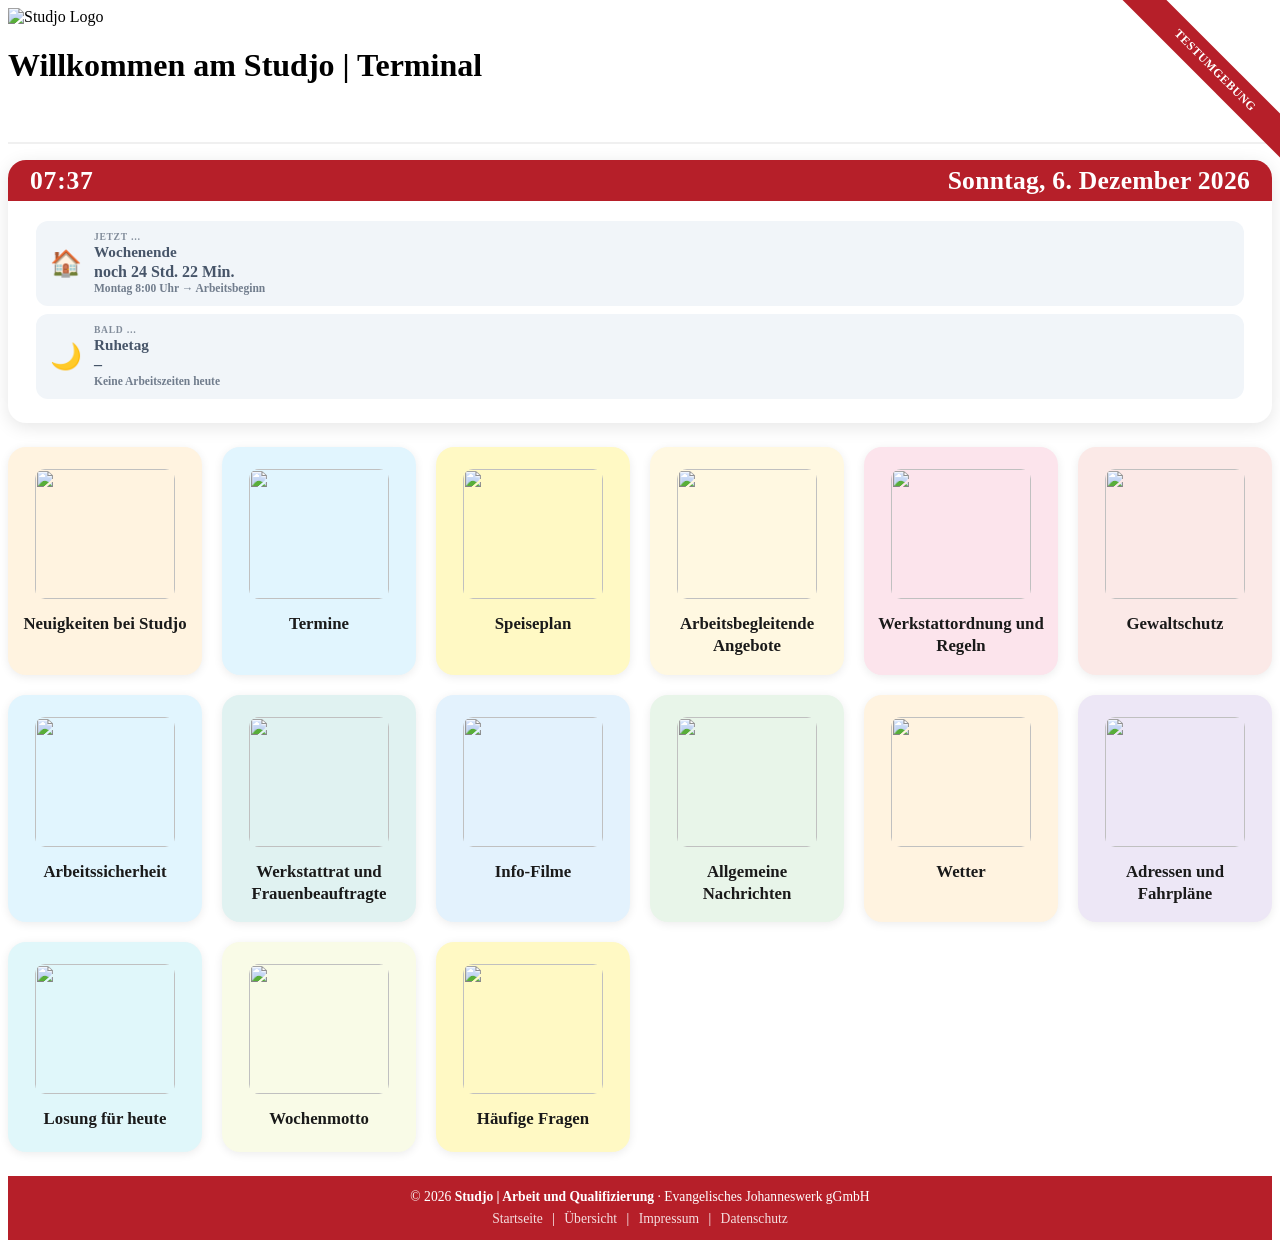
==== commit 60a8551e: "Add files via upload" ====
--- a/index.html
+++ b/index.html
@@ -1,481 +1,564 @@
 <!DOCTYPE html>
-<!-- Gruppen·Checkpoint – Version: 2026-08-19 -->
 <html lang="de">
 <head>
-  <meta charset="UTF-8">
-  <meta name="viewport" content="width=device-width, initial-scale=1.0">
-  <title>Gruppen&middot;Checkpoint &ndash; Studjo</title>
-  <link rel="stylesheet" href="css/style.css">
-  <script>
-    /* ═══ Notbremse: verständliche Fehlermeldung statt leerer weißer Seite ═══
-       Muss VOR allen anderen Skripten stehen, damit auch ein Fehler beim
-       Laden von storage.js/render.js/... abgefangen wird. */
-    window.onerror = function(nachricht, datei, zeile){
-      var el = document.getElementById('fehler-overlay');
-      if(!el) return false; /* Overlay noch nicht im DOM (sehr früher Fehler) */
-      var kurzName = (datei || '').split('/').pop();
-      document.getElementById('fehler-details').textContent =
-        (kurzName ? 'Datei: ' + kurzName + (zeile ? ', Zeile ' + zeile : '') + '\n' : '')
-        + 'Meldung: ' + nachricht;
-      el.style.display = 'flex';
-      return false; /* Fehler zusätzlich normal in der Konsole anzeigen */
-    };
-  </script>
+<meta charset="UTF-8">
+<meta name="viewport" content="width=device-width, initial-scale=1.0">
+<title>Studjo Terminal</title>
+<link rel="stylesheet" href="style-index.css">
+
+<style>
+
+/* ══ TICKER ══ */
+.ticker-container {
+  width: 100%;
+  overflow: hidden;
+  background: #ffffff;
+  padding: 8px 0;
+  margin-bottom: 16px;
+  border-bottom: 2px solid #f0f0f0;
+  box-sizing: border-box;
+}
+.ticker-text {
+  display: inline-block;
+  white-space: nowrap;
+  animation: ticker-scroll 40s linear infinite;
+  font-size: 1.05rem;
+  font-weight: 700;
+  color: #b61f29;
+  padding-left: 100%;
+}
+.ticker-text:hover {
+  animation-play-state: paused;
+}
+@keyframes ticker-scroll {
+  0%   { transform: translateX(0); }
+  100% { transform: translateX(-100%); }
+}
+
+
+/* ══ ZEITKACHEL ══ */
+.zk-widget {
+  background: #ffffff;
+  border-radius: 18px;
+  box-shadow: 0 4px 18px rgba(0,0,0,0.10);
+  overflow: hidden;
+  width: 100%;
+  margin-bottom: 24px;
+  box-sizing: border-box;
+}
+
+/* Header */
+.zk-header {
+  background: #b61f29;
+  color: #ffffff;
+  padding: 8px 22px;
+  display: flex;
+  align-items: center;
+  justify-content: space-between;
+  gap: 16px;
+  flex-wrap: nowrap;
+  box-sizing: border-box;
+}
+.zk-uhr {
+  font-size: 1.6rem;
+  font-weight: 900;
+  line-height: 1;
+  letter-spacing: .03em;
+  white-space: nowrap;
+}
+.zk-datum {
+  font-size: 1.6rem;
+  font-weight: 900;
+  line-height: 1;
+  letter-spacing: .01em;
+  text-align: right;
+  white-space: nowrap;
+}
+
+/* Auf schmalen Bildschirmen kleiner */
+@media (max-width: 600px) {
+  .zk-uhr,
+  .zk-datum {
+    font-size: 1.1rem;
+  }
+  .zk-header {
+    padding: 8px 14px;
+  }
+}
+
+/* ── Status-Bereich: 2 Zeilen untereinander (IMMER) ── */
+.zk-body {
+  display: flex;
+  flex-direction: column;
+  gap: 8px;
+  padding: 10px 14px 12px;
+}
+
+/* ── Status-Karte: kompakte einzeilige Darstellung ── */
+.zk-card {
+  border-radius: 12px;
+  padding: 10px 14px;
+  display: flex;
+  align-items: center;      /* Icon + Text vertikal zentriert */
+  gap: 12px;
+  transition: background .3s, color .3s;
+}
+.zk-card-icon {
+  font-size: 1.6rem;
+  flex-shrink: 0;
+  line-height: 1;
+}
+.zk-card-label {
+  font-size: 0.6rem;
+  font-weight: 800;
+  text-transform: uppercase;
+  letter-spacing: .07em;
+  opacity: .65;
+  margin-bottom: 1px;
+}
+.zk-card-status {
+  font-size: 0.95rem;
+  font-weight: 800;
+  line-height: 1.2;
+  margin-bottom: 1px;
+}
+.zk-card-countdown {
+  font-size: 1.0rem;
+  font-weight: 800;
+  line-height: 1.1;
+}
+.zk-card-detail {
+  font-size: 0.72rem;
+  font-weight: 600;
+  opacity: .75;
+  margin-top: 1px;
+  line-height: 1.3;
+}
+
+
+/* Farbvarianten */
+.zk-gruen  { background: #dcfce7; color: #15803d; }
+.zk-orange { background: #fff3e0; color: #b45309; }
+.zk-blau   { background: #dbeafe; color: #1e40af; }
+.zk-grau   { background: #f1f5f9; color: #475569; }
+.zk-lila   { background: #f3e8ff; color: #7e22ce; }
+.zk-rot    { background: #fee2e2; color: #b61f29; }
+
+
+/* ══ NAVIGATIONS-KACHELN ══ */
+.card-grid {
+  display: grid;
+  grid-template-columns: repeat(auto-fill, minmax(180px, 1fr));
+  gap: 20px;
+  margin-top: 8px;
+  margin-bottom: 24px;
+  box-sizing: border-box;
+}
+
+.card {
+  display: flex;
+  flex-direction: column;
+  align-items: center;
+  justify-content: flex-start;
+  border-radius: 18px;
+  padding: 22px 14px 18px;
+  text-decoration: none;
+  color: #1a1a1a;
+  font-weight: 700;
+  text-align: center;
+  transition: transform .2s, box-shadow .2s;
+  box-shadow: 0 2px 10px rgba(0,0,0,0.08);
+  min-height: 210px;
+  box-sizing: border-box;
+}
+.card:hover {
+  transform: translateY(-4px);
+  box-shadow: 0 8px 24px rgba(0,0,0,0.15);
+}
+.card-img {
+  width: 100%;
+  max-width: 140px;
+  height: 130px;
+  object-fit: contain;
+  border-radius: 10px;
+  margin-bottom: 14px;
+}
+.card h2 {
+  font-size: 1.05rem;
+  line-height: 1.3;
+  margin: 0;
+}
+
+/* Farben */
+.card-color-1  { background: #fce4ec; }
+.card-color-2  { background: #e8f5e9; }
+.card-color-3  { background: #fff9c4; }
+.card-color-4  { background: #fbe9e7; }
+.card-color-5  { background: #f3e5f5; }
+.card-color-6  { background: #e0f2f1; }
+.card-color-7  { background: #e3f2fd; }
+.card-color-8  { background: #ede7f6; }
+.card-color-9  { background: #fff3e0; }
+.card-color-10 { background: #e1f5fe; }
+.card-color-11 { background: #f9fbe7; }
+.card-color-12 { background: #efebe9; }
+.card-color-13 { background: #fce4ec; }
+.card-color-14 { background: #e0f7fa; }
+.card-color-15 { background: #f1f8e9; }
+.card-color-16 { background: #fff8e1; }
+  
+}
+
+</style>
 </head>
 <body>
 
-<!-- ═══ Notbremse: wird nur bei einem echten Programmfehler sichtbar ═══ -->
-<div id="fehler-overlay" style="display:none;position:fixed;inset:0;background:rgba(15,47,55,.92);z-index:99999;align-items:center;justify-content:center;padding:20px;">
-  <div style="background:white;border-radius:16px;padding:26px 30px;max-width:520px;width:100%;box-shadow:0 20px 60px rgba(0,0,0,.4);">
-    <div style="font-size:1.3rem;font-weight:900;color:#b61f29;margin-bottom:10px;">&#9888;&#65039; Es ist ein Fehler aufgetreten</div>
-    <p style="font-size:.92rem;line-height:1.6;color:#0f2f37;margin:0 0 12px;">
-      Der Gruppen&middot;Checkpoint konnte nicht richtig geladen werden. Das passiert meist,
-      wenn zuletzt von Hand etwas an einer der Programmdateien (z.&nbsp;B. <code>storage.js</code>)
-      geändert wurde und dabei z.&nbsp;B. ein Komma oder eine Klammer fehlt.
-    </p>
-    <p style="font-size:.92rem;line-height:1.6;color:#0f2f37;margin:0 0 12px;">
-      <b>Was tun?</b> Öffne die zuletzt geänderte Datei mit dem Code-Prüfungs-Werkzeug
-      (<code>code-pruefung.html</code>) oder setze die vorherige, funktionierende
-      Version der Datei wieder ein.
-    </p>
-    <pre id="fehler-details" style="background:#f0f2f5;border-radius:8px;padding:10px 12px;font-size:.78rem;white-space:pre-wrap;word-break:break-word;color:#64748b;margin:0;"></pre>
+<header>
+  <div style="position: fixed; top: 0; right: 0; width: 200px; height: 200px;
+              overflow: hidden; z-index: 9999; pointer-events: none;">
+    <div style="position: absolute; top: 55px; right: -65px; width: 260px;
+                background-color: #B61F29; color: #FFFFFF; font-size: 12px;
+                font-weight: 700; letter-spacing: 0.05em; padding: 8px 0;
+                text-align: center; transform: rotate(45deg);">TESTUMGEBUNG</div>
   </div>
-</div>
-
-
-<!-- KST Login Overlay -->
-<div id="kst-login-overlay" style="display:none">
-  <div class="kst-login-box">
-    <div style="font-size:2.5rem;margin-bottom:8px">&#128203;</div>
-    <div class="kst-login-titel">Gruppen&middot;Checkpoint</div>
-    <div class="kst-login-sub">Bitte 5-stellige Kostenstelle eingeben:</div>
-    <div class="kst-input-wrap">
-      <input id="kst-input" class="kst-number-input" type="text" inputmode="numeric"
-             maxlength="5" placeholder="00000" autocomplete="off"
-             onkeydown="if(event.key==='Enter')kstBestaetigen()">
-      <button class="kst-ok-btn" onclick="kstBestaetigen()">&#10003;</button>
+  <div class="logo-container">
+    <img src="header.jpg" alt="Studjo Logo">
+  </div>
+</header>
+
+<main id="scrollable-content">
+
+  <h1>Willkommen am Studjo | Terminal</h1>
+
+  <!-- ══ TICKER ══ -->
+  <div class="ticker-container">
+    <div class="ticker-text">
++++ NEU: Motto der Woche (Kachel unten) +++
+      +++ Siehe die Tages-Losung in Kachel unten +++      
+                          </div>
+  </div>
+
+
+  <!-- ══ ZEITKACHEL ══ -->
+  <div class="zk-widget" role="region" aria-label="Tageszeit und Arbeitszeit">
+
+    <div class="zk-header">
+      <div id="zk-uhr"   class="zk-uhr">…</div>
+      <div id="zk-datum" class="zk-datum">…</div>
     </div>
-    <div class="kst-fehler" id="kst-fehler"></div>
-    <div class="kst-hinweis">
-      Jede Kostenstelle hat einen eigenen Datenspeicher auf diesem Ger&auml;t.<br>
-      Mehrere Gruppen k&ouml;nnen nacheinander aufgerufen werden.
+
+    <div class="zk-body">
+
+      <div class="zk-body">
+
+  <!-- Zeile 1: JETZT -->
+  <div class="zk-card" id="zk-arbeit" aria-live="polite">
+    <div class="zk-card-icon" id="zk-a-icon">⏳</div>
+    <div>
+      <div class="zk-card-label">Jetzt …</div>
+      <div class="zk-card-status"    id="zk-a-status">…</div>
+      <div class="zk-card-countdown" id="zk-a-countdown"></div>
+      <div class="zk-card-detail"    id="zk-a-detail">…</div>
+    </div>
+  </div>
+
+  <!-- Zeile 2: BALD -->
+  <div class="zk-card" id="zk-pause" aria-live="polite">
+    <div class="zk-card-icon" id="zk-p-icon">☕</div>
+    <div>
+      <div class="zk-card-label">Bald …</div>
+      <div class="zk-card-status"    id="zk-p-status">…</div>
+      <div class="zk-card-countdown" id="zk-p-countdown"></div>
+      <div class="zk-card-detail"    id="zk-p-detail">…</div>
     </div>
   </div>
 </div>
-
-<!-- ═══ Aufgaben-Info Modal (editierbar + vorlesbar, ersetzt das alte 4-Sekunden-Popup) ═══ -->
-<div class="modal-overlay" id="aufgabe-info-modal" onclick="modalAK(event,'aufgabe-info-modal')">
-  <div class="modal-box" style="width:min(460px,96vw)">
-    <div class="modal-kopf">
-      <h2 id="aufgabe-info-titel" style="display:flex;align-items:center;">Aufgabe</h2>
-      <div style="display:flex;gap:6px;align-items:center;">
-        <button onclick="vorlesenAufgabeInfoModal()" title="Vorlesen" style="background:var(--rot);border:none;border-radius:50%;width:30px;height:30px;display:flex;align-items:center;justify-content:center;cursor:pointer;flex-shrink:0;">
-          <img src="symbole/zuhoeren.jpg" alt="Vorlesen" style="width:20px;height:20px;border-radius:50%;object-fit:contain;" onerror="this.parentElement.textContent='&#128066;'">
-        </button>
-        <button class="modal-schliessen" onclick="schM('aufgabe-info-modal')">&#10005;</button>
-      </div>
-    </div>
-    <p id="aufgabe-info-zustaendig" style="font-size:.82rem;color:var(--grau);margin-bottom:14px;"></p>
-    <textarea id="aufgabe-info-textarea" rows="5"
-      style="width:100%;padding:10px;border:2px solid var(--hell);border-radius:10px;font-family:inherit;font-size:.88rem;resize:vertical;"
-      placeholder="Beschreibung / Hinweise zur Aufgabe …"></textarea>
-    <div class="modal-btns">
-      <button class="btn-modal-reset" onclick="setzeAufgabeInfoStandard()">&#8617; Standardtext</button>
-      <button class="btn-modal-secondary" onclick="schM('aufgabe-info-modal')">Abbrechen</button>
-      <button class="btn-modal-primary" onclick="speichereAufgabeInfoNotiz()">&#128190; Speichern</button>
     </div>
   </div>
-</div>
-
-<!-- ═══ Fokus-Modal: "Meine Aufgaben" (persönliche Übersicht, per Klick auf Portrait) ═══ -->
-<div class="fokus-overlay" id="fokus-modal" onclick="fokusModalAK(event)">
-  <div class="fokus-box">
-    <div class="fokus-kopf">
-      <h2>&#128100; <span id="fokus-name"></span></h2>
-      <div style="display:flex;gap:6px;align-items:center;">
-        <button onclick="vorlesenFokusModal()" title="Vorlesen" style="background:var(--rot);border:none;border-radius:50%;width:34px;height:34px;display:flex;align-items:center;justify-content:center;cursor:pointer;flex-shrink:0;">
-          <img src="symbole/zuhoeren.jpg" alt="Vorlesen" style="width:22px;height:22px;border-radius:50%;object-fit:contain;" onerror="this.parentElement.textContent='&#128066;'">
-        </button>
-        <button class="modal-schliessen" onclick="schliesseFokusModal()">&#10005;</button>
-      </div>
-    </div>
-    <p class="fokus-unter">Nur meine Aufgaben &ndash; ohne Termine, Leitung und weitere Angaben.</p>
-    <div id="fokus-inhalt"></div>
-  </div>
-</div>
-
-<!-- Check-Person-Picker Popup (Feature 4 neu) -->
-<div id="check-person-picker" style="display:none;position:fixed;z-index:7500;background:white;border-radius:14px;padding:12px 14px;box-shadow:0 8px 32px rgba(0,0,0,.22);width:220px;border:2px solid var(--hell);">
-  <div style="display:flex;justify-content:space-between;align-items:center;margin-bottom:8px;">
-    <span style="font-size:.65rem;font-weight:900;text-transform:uppercase;letter-spacing:.06em;color:var(--grau);">Person wechseln</span>
-    <button onclick="schliesseCheckPicker()" style="background:none;border:none;cursor:pointer;font-size:1rem;color:var(--grau);line-height:1;">&#10005;</button>
-  </div>
-  <div id="check-person-picker-inhalt"></div>
-</div>
-
-<!-- Banner mit Uhr -->
-<div class="banner">
-  <div style="display:flex;align-items:center;gap:10px;">
-    <div class="kst-banner-wrap">
-      <div class="kst-banner-zeile">
-        <span class="kst-nr-badge" id="kst-anzeige-nr">&#8212;</span>
-        <button class="kst-wechseln-btn" onclick="zeigeKstEingabe()">&#8646; wechseln</button>
-      </div>
-      <h1 id="banner-name" style="font-size:1rem;font-weight:800;color:white;">Gruppen&middot;Checkpoint</h1>
-      <div style="font-size:0.78rem;opacity:.85;color:white;" id="banner-kw"></div>
-    </div>
-    <div class="banner-phase" id="banner-phase">
-      <div class="banner-phase-titel">Aktuell</div>
-      <div class="banner-phase-icon" id="banner-phase-icon">&#8211;</div>
-      <div class="banner-phase-text" id="banner-phase-text">&nbsp;</div>
-    </div>
-  </div>
-  <div class="banner-clock">
-    <div class="clock-time" id="clock-time">00:00</div>
-    <div class="clock-date" id="clock-date">&nbsp;</div>
-  </div>
-  <div class="banner-rechts" style="display:flex;gap:6px;align-items:center;">
-    <button class="btn-banner" onclick="oeffneHilfeModal()" title="Hilfe / Anleitung">&#10067; Hilfe</button>
-    <button class="btn-banner" onclick="oeffneUebersichtModal()" title="Statistische Übersicht">&#128202; Übersicht</button>
-    <button class="btn-banner" onclick="importierenKST()" title="Profil importieren (JSON)">&#8679;</button>
-    <button class="btn-banner" onclick="exportierenKST()" title="Profil exportieren (JSON)">&#8681;</button>
-    <button class="btn-banner" onclick="tagesReset(true)">&#8635; Neuer Tag</button>
-  </div>
-</div>
-
-<div class="edit-leiste" id="edit-leiste">
-  <span style="flex:1">&#9998; <strong>Zust&auml;ndigkeiten:</strong> Symbol ziehen (Maus/Touch) &middot; oder Symbol antippen → Person antippen</span>
-  <button class="btn-leiste-dunkel" onclick="resetZuordnung()">&#8617; Zur&uuml;cksetzen</button>
-</div>
-
-<!-- ═══ Modals ═══ -->
-<!-- Namen -->
-<div class="modal-overlay" id="namen-modal" onclick="modalAK(event,'namen-modal')">
-  <div class="modal-box">
-    <div class="modal-kopf"><h2>&#128100; Namen bearbeiten</h2><button class="modal-schliessen" onclick="schM('namen-modal')">&#10005;</button></div>
-    <div class="namen-modal-controls">
-      <button class="btn-alpha-sort" onclick="sortNamenAlpha()">A&#8211;Z sortieren</button>
-      <span style="font-size:.72rem;color:var(--grau)">&#8660; verschiebbar &middot; &#10005; l&ouml;schen</span>
-    </div>
-    <div class="namen-sort-liste" id="namen-felder"></div>
-    <button class="namen-add-btn" onclick="fuegeNamenHinzu()">&#43; Person hinzuf&uuml;gen</button>
-    <div class="modal-btns">
-      <button class="btn-modal-secondary" onclick="schM('namen-modal')">Abbrechen</button>
-      <button class="btn-modal-primary" onclick="speichereNamenAusModal()">&#128190; Speichern</button>
-    </div>
-  </div>
-</div>
-
-<!-- Leitung -->
-<div class="modal-overlay" id="leitung-modal" onclick="modalAK(event,'leitung-modal')">
-  <div class="modal-box">
-    <div class="modal-kopf"><h2>&#11088; Leitung bearbeiten</h2><button class="modal-schliessen" onclick="schM('leitung-modal')">&#10005;</button></div>
-    <p style="font-size:.82rem;color:var(--grau);margin-bottom:14px;">Namen eintragen und markieren, wer aktuell leitet. Bleibt nach &bdquo;Neuer Tag&ldquo; erhalten.</p>
-    <div id="leitung-modal-inhalt"></div>
-    <div class="modal-btns">
-      <button class="btn-modal-secondary" onclick="schM('leitung-modal')">Abbrechen</button>
-      <button class="btn-modal-primary" onclick="speichereLeitungAusModal()">&#128190; Speichern</button>
-    </div>
-  </div>
-</div>
-
-<!-- Aufgaben zuweisen -->
-<div class="modal-overlay" id="aufgaben-modal" onclick="modalAK(event,'aufgaben-modal')">
-  <div class="modal-box">
-    <div class="modal-kopf"><h2>&#128203; Aufgaben zuweisen</h2><button class="modal-schliessen" onclick="schM('aufgaben-modal')">&#10005;</button></div>
-    <div id="aufgaben-modal-inhalt"></div>
-    <div class="modal-btns">
-      <button class="btn-modal-secondary" onclick="schM('aufgaben-modal')">Abbrechen</button>
-      <button class="btn-modal-primary" onclick="speichereAufgabenAusModal()">&#128190; Speichern</button>
-    </div>
-  </div>
-</div>
-
-<!-- Neuzuweisung (Feature 1) -->
-<div class="modal-overlay" id="neuzuw-modal" onclick="modalAK(event,'neuzuw-modal')">
-  <div class="modal-box">
-    <div class="modal-kopf"><h2>&#9888; Aufgabe neu zuweisen</h2><button class="modal-schliessen" onclick="schM('neuzuw-modal')">&#10005;</button></div>
-    <p style="font-size:.82rem;color:var(--grau);margin-bottom:12px;">Diese Pflichtaufgabe ist noch aktiv. Bitte w&auml;hlen:</p>
-    <div id="neuzuw-inhalt"></div>
-    <div class="modal-btns">
-      <button class="btn-modal-secondary" onclick="schM('neuzuw-modal')">Sp&auml;ter entscheiden</button>
-      <button class="btn-modal-primary" onclick="speichereNeuzuweisungAusModal()">&#128190; Speichern</button>
-    </div>
-  </div>
-</div>
-
-<!-- Checkliste anpassen -->
-<div class="modal-overlay" id="checkliste-modal" onclick="modalAK(event,'checkliste-modal')">
-  <div class="modal-box">
-    <div class="modal-kopf"><h2>&#9989; Tages-Checkliste anpassen</h2><button class="modal-schliessen" onclick="schM('checkliste-modal')">&#10005;</button></div>
-    <p style="font-size:.82rem;color:var(--grau);margin-bottom:12px;">Aufgaben antippen zum Ein-/Ausblenden. <strong>Kontrolle Checkpoint</strong> ist immer aktiv.</p>
-    <div class="check-modal-liste" id="check-modal-liste"></div>
-    <div id="check-block-warn-container"></div>
-    <div class="modal-btns">
-      <button class="btn-modal-reset" onclick="resetAktiveChecks()">&#8617; Alle aktivieren</button>
-      <button class="btn-modal-secondary" onclick="schM('checkliste-modal')">Abbrechen</button>
-      <button class="btn-modal-primary" onclick="versucheChecklisteSpeichern()">&#128190; Speichern</button>
-    </div>
-  </div>
-</div>
-
-<!-- Vertretung (Abwesenheit) -->
-<div class="modal-overlay" id="vertretung-modal" onclick="modalAK(event,'vertretung-modal')">
-  <div class="modal-box">
-    <div class="modal-kopf"><h2>&#9888; Aufgaben vertreten</h2><button class="modal-schliessen" onclick="schM('vertretung-modal')">&#10005;</button></div>
-    <p style="font-size:.82rem;color:var(--grau);margin-bottom:14px;" id="vert-beschreibung"></p>
-    <div id="vert-inhalt"></div>
-    <div class="modal-btns">
-      <button class="btn-modal-secondary" onclick="schM('vertretung-modal')">Sp&auml;ter entscheiden</button>
-      <button class="btn-modal-primary" onclick="speichereVertretungAusModal()">&#128190; Speichern</button>
-    </div>
-  </div>
-</div>
-
-<!-- Wann-Modal (Feature 7) -->
-<div class="modal-overlay" id="wann-modal" onclick="modalAK(event,'wann-modal')">
-  <div class="modal-box" style="width:min(420px,96vw)">
-    <div class="modal-kopf"><h2>&#9200; Zeitangabe bearbeiten</h2><button class="modal-schliessen" onclick="schM('wann-modal')">&#10005;</button></div>
-    <p style="font-size:.82rem;color:var(--grau);margin-bottom:14px;" id="wann-modal-titel"></p>
-    <div class="wann-tage-grid" id="wann-tage"></div>
-    <div class="wann-uhrzeit-wrap">
-      <label style="font-size:.78rem;font-weight:800;">Uhrzeit:</label>
-      <input type="time" class="wann-uhrzeit-input" id="wann-uhrzeit">
-    </div>
-    <div class="modal-btns">
-      <button class="btn-modal-reset" onclick="loescheWann()">&#8617; Zeitangabe l&ouml;schen</button>
-      <button class="btn-modal-secondary" onclick="schM('wann-modal')">Abbrechen</button>
-      <button class="btn-modal-primary" onclick="speichereWannAusModal()">&#128190; Speichern</button>
-    </div>
-  </div>
-</div>
-
-<!-- ═══ Termin Datum/Uhrzeit Modal (Bug1) ═══ -->
-<div class="modal-overlay" id="termin-dt-modal" onclick="modalAK(event,'termin-dt-modal')">
-  <div class="modal-box" style="width:min(360px,94vw)">
-    <div class="modal-kopf"><h2>&#128197; Termin einstellen</h2><button class="modal-schliessen" onclick="schM('termin-dt-modal')">&#10005;</button></div>
-    <div style="margin-bottom:14px;">
-      <label style="font-size:.78rem;font-weight:800;display:block;margin-bottom:5px;">Datum:</label>
-      <input type="date" id="termin-dt-datum" class="wann-uhrzeit-input" style="width:100%;">
-    </div>
-    <label style="display:flex;align-items:center;gap:8px;font-size:.82rem;font-weight:700;margin-bottom:12px;cursor:pointer;">
-      <input type="checkbox" id="termin-dt-hatzeit" onchange="toggleTerminDtUhrzeit()" style="width:18px;height:18px;">
-      Uhrzeit angeben <span style="color:var(--grau);font-weight:500;">(sonst ganzt&auml;gig)</span>
-    </label>
-    <div class="wann-uhrzeit-wrap" id="termin-dt-uhrzeit-wrap" style="display:none;">
-      <label style="font-size:.78rem;font-weight:800;">Uhrzeit:</label>
-      <input type="time" id="termin-dt-uhrzeit" class="wann-uhrzeit-input">
-    </div>
-    <div class="modal-btns">
-      <button class="btn-modal-reset" onclick="loescheTerminDt()">&#8617; L&ouml;schen</button>
-      <button class="btn-modal-secondary" onclick="schM('termin-dt-modal')">Abbrechen</button>
-      <button class="btn-modal-primary" onclick="speichereTerminDtAusModal()">&#128190; Speichern</button>
-    </div>
-  </div>
-</div>
-
-<!-- ═══ Hilfe-Modal (Anleitung) ═══ -->
-<div class="modal-overlay" id="hilfe-modal" onclick="modalAK(event,'hilfe-modal')">
-  <div class="modal-box" style="width:min(560px,96vw)">
-    <div class="modal-kopf"><h2>&#10067; Hilfe &amp; Anleitung</h2><button class="modal-schliessen" onclick="schM('hilfe-modal')">&#10005;</button></div>
-    <p style="font-size:.78rem;color:var(--grau);margin-bottom:8px;">Auf ein Kapitel tippen, um es auf- oder zuzuklappen.</p>
-    <div id="hilfe-modal-body" style="max-height:64vh;overflow-y:auto;"></div>
-  </div>
-</div>
-
-<!-- ═══ Übersicht-Modal (statistische Auswertung) ═══ -->
-<div class="modal-overlay" id="uebersicht-modal" onclick="modalAK(event,'uebersicht-modal')">
-  <div class="modal-box" style="width:min(480px,96vw)">
-    <div class="modal-kopf"><h2>&#128202; &Uuml;bersicht</h2><button class="modal-schliessen" onclick="schM('uebersicht-modal')">&#10005;</button></div>
-    <div id="uebersicht-modal-body" style="max-height:64vh;overflow-y:auto;"></div>
-    <div class="modal-btns" style="justify-content:flex-start;">
-      <button class="btn-modal-reset" onclick="statistikZuruecksetzen()">&#128260; Statistik "seit letztem Reset" zur&uuml;cksetzen</button>
-    </div>
-  </div>
-</div>
-
-<!-- ═══ Impressum-Modal ═══ -->
-<div class="modal-overlay" id="impressum-modal" onclick="modalAK(event,'impressum-modal')">
-  <div class="modal-box" style="width:min(560px,96vw)">
-    <div class="modal-kopf"><h2>&#128196; Impressum</h2><button class="modal-schliessen" onclick="schM('impressum-modal')">&#10005;</button></div>
-    <p style="font-size:.78rem;color:var(--grau);margin-bottom:8px;">Auf ein Kapitel tippen, um es auf- oder zuzuklappen.</p>
-    <div id="impressum-modal-body" style="max-height:64vh;overflow-y:auto;"></div>
-  </div>
-</div>
-
-<!-- ═══ Datenschutz-Modal ═══ -->
-<div class="modal-overlay" id="datenschutz-modal" onclick="modalAK(event,'datenschutz-modal')">
-  <div class="modal-box" style="width:min(560px,96vw)">
-    <div class="modal-kopf"><h2>&#128274; Datenschutz</h2><button class="modal-schliessen" onclick="schM('datenschutz-modal')">&#10005;</button></div>
-    <p style="font-size:.78rem;color:var(--grau);margin-bottom:8px;">Auf ein Kapitel tippen, um es auf- oder zuzuklappen.</p>
-    <div id="datenschutz-modal-body" style="max-height:64vh;overflow-y:auto;"></div>
-  </div>
-</div>
-
-<!-- ═══ Freitags-Erinnerung: Export-Modal ═══ -->
-<div class="modal-overlay" id="export-erinnerung-modal">
-  <div class="modal-box" style="width:min(420px,94vw);text-align:center;">
-    <div class="modal-kopf" style="justify-content:center;"><h2>&#128190; Heute ist Freitag</h2></div>
-    <p style="font-size:1rem;line-height:1.6;margin:6px 0 18px;">
-      Bitte denk daran, die Daten dieser Gruppe zu <b>exportieren</b> (sichern).<br>
-      So gehen keine Eingaben verloren, falls der Browser-Speicher einmal gel&ouml;scht wird.
-    </p>
-    <div style="display:flex;gap:10px;justify-content:center;flex-wrap:wrap;">
-      <button class="btn-modal-primary" style="background:var(--gruen);" onclick="exportierenKST();schliesseExportErinnerung(true);">&#128190; Jetzt exportieren</button>
-      <button class="btn-modal-secondary" onclick="schliesseExportErinnerung(true);">Heute nicht mehr erinnern</button>
-    </div>
-  </div>
-</div>
-
-<!-- ═══ Arbeit-Notiz Modal ═══ -->
-<div class="modal-overlay" id="arbeit-modal" onclick="modalAK(event,'arbeit-modal')">
-  <div class="modal-box" style="width:min(460px,96vw)">
-    <div class="modal-kopf">
-      <h2>&#128188; Arbeitsinhalt</h2>
-      <div style="display:flex;gap:6px;align-items:center;">
-        <button onclick="vorlesenArbeitModal()" title="Vorlesen" style="background:var(--rot);border:none;border-radius:50%;width:30px;height:30px;display:flex;align-items:center;justify-content:center;cursor:pointer;flex-shrink:0;">
-          <img src="symbole/zuhoeren.jpg" alt="Vorlesen" style="width:20px;height:20px;border-radius:50%;object-fit:contain;" onerror="this.parentElement.textContent='&#128066;'">
-        </button>
-        <button class="modal-schliessen" onclick="schM('arbeit-modal')">&#10005;</button>
-      </div>
-    </div>
-    <p style="font-size:.82rem;color:var(--grau);margin-bottom:14px;" id="arbeit-modal-name"></p>
-    <div class="vert-dauer-wrap" style="margin-bottom:12px;">
-      <label class="vert-dauer-label" id="arbeit-stufe-0-label"><input type="radio" name="arbeit-stufe" value="0" onchange="arbeitStufeCh(this)"> 0 (fo)</label>
-      <label class="vert-dauer-label" id="arbeit-stufe-1-label"><input type="radio" name="arbeit-stufe" value="1" onchange="arbeitStufeCh(this)"> 1 (tto)</label>
-      <label class="vert-dauer-label" id="arbeit-stufe-2-label"><input type="radio" name="arbeit-stufe" value="2" onchange="arbeitStufeCh(this)"> 2 (apo)</label>
-      <label class="vert-dauer-label" id="arbeit-stufe-3-label"><input type="radio" name="arbeit-stufe" value="3" onchange="arbeitStufeCh(this)"> 3 (bfo)</label>
-      <label class="vert-dauer-label" id="arbeit-stufe-4-label"><input type="radio" name="arbeit-stufe" value="4" onchange="arbeitStufeCh(this)"> 4 (bbo)</label>
-    </div>
-    <!-- Auslastungs-Auswahl – gleiche Struktur wie Dauer-Radios oben -->
-    <input type="hidden" id="arbeit-auslastung-val" value="">
-    <div class="vert-dauer-wrap" style="margin-bottom:12px;">
-      <label class="vert-dauer-label" id="auslast-gut-label">
-        <input type="radio" name="arbeit-auslastung" value="gut" onchange="auslastCh(this)">
-        &#10003; Gut ausgelastet
-      </label>
-      <label class="vert-dauer-label" id="auslast-bald-label">
-        <input type="radio" name="arbeit-auslastung" value="bald" onchange="auslastCh(this)">
-        &#9888; Läuft bald aus
-      </label>
-      <label class="vert-dauer-label" id="auslast-keine-label">
-        <input type="radio" name="arbeit-auslastung" value="keine" onchange="auslastCh(this)">
-        &#10007; Keine Arbeit
-      </label>
-    </div>
-    <textarea id="arbeit-textarea" rows="5"
-      style="width:100%;padding:10px;border:2px solid var(--hell);border-radius:10px;font-family:inherit;font-size:.88rem;resize:vertical;"
-      placeholder="Arbeitsinhalt für diese Person eintragen …"></textarea>
-    <div class="modal-btns">
-      <button class="btn-modal-reset" onclick="loescheArbeitNotiz()">&#8617; Löschen</button>
-      <button class="btn-modal-secondary" onclick="schM('arbeit-modal')">Abbrechen</button>
-      <button class="btn-modal-primary" onclick="speichereArbeitNotiz()">&#128190; Speichern</button>
-    </div>
-  </div>
-</div>
-
-<!-- ═══ Grid ═══ -->
-<div class="grid">
-  <div class="col-wrap">
-    <div class="col-header" style="padding:0;overflow:hidden;">
-      <div style="display:flex;align-items:stretch;height:100%;">
-        <div style="display:flex;align-items:center;flex-shrink:0;padding:0 10px 0 12px;">
-          <span id="anwesenheit-anzeige" style="font-size:.75rem;font-weight:900;font-family:monospace;white-space:nowrap;"></span>
-        </div>
-        <!-- Breite Portrait(80)+Name(148) = 228px.
-             ZUM VERSCHIEBEN "Namen": Zahl bei margin-left ändern (z.B. -10px = 10px nach links, 10px = 10px nach rechts) -->
-        <button class="col-btn" onclick="oeffneNamenModal()" style="width:228px;flex-shrink:0;justify-content:center;margin-left:0px;border-radius:0;">&#128100; Namen</button>
-        <!-- ZUM VERSCHIEBEN "Zuständigkeiten": Zahl bei margin-left ändern -->
-        <button class="col-btn" id="btn-edit" onclick="toggleEditModus()" style="flex:1;justify-content:center;margin-left:0px;border-radius:0;">&#9998; Zust&auml;ndigkeiten</button>
-      </div>
-    </div>
-    <div class="namen-tabelle" id="namen-tabelle"></div>
-  </div>
-
-  <div class="col-wrap">
-    <!-- Feature 1+2+4: Leitung- und Termine-Tab entfernt; Anwesenheits-Anzeige nach links (Namen-Spalte) verschoben -->
-    <div class="col-header" style="justify-content:center;padding:0 8px;">
-      <button class="col-btn" id="btn-mitte-toggle" onclick="toggleMitteSichtbar()" title="Leitung, Termine und Wichtiges ausblenden" aria-pressed="false">&#128065; Ausblenden</button>
-    </div>
-    <div class="mitte" id="mitte-inhalt">
-      <!-- Feature 1: Klick auf Überschrift öffnet Leitung-Modal -->
-      <div class="info-box">
-        <div class="info-titel" onclick="oeffneLeitungModal()" title="Namen bearbeiten" style="cursor:pointer;">&#11088; Leitung der Gruppe &nbsp;<span style="font-size:.7rem;opacity:.6;">&#9998;</span></div>
-        <div id="leitung-anzeige"></div>
-      </div>
-      <!-- Feature 2: Klick auf "Nächster Termin" öffnet Popup -->
-      <div class="termine-box">
-        <div class="info-titel" onclick="oeffneNaechstenTermin(event)" title="Nächsten Termin anzeigen" style="cursor:pointer;">&#128197; N&auml;chster Termin &nbsp;<span style="font-size:.7rem;opacity:.6;">&#9650;</span></div>
-        <div id="termine-anzeige"></div>
-      </div>
-      <div class="wichtig-box"><div class="info-titel">&#9888;&#65039; Diese Woche wichtig</div><div id="wichtig-anzeige"></div></div>
-    </div>
-  </div>
-
-  <div class="col-wrap">
-    <!-- ZUM VERSCHIEBEN "Tages-Checkliste": Zahl bei padding-left ändern (höher = weiter rechts) -->
-    <div class="col-header" style="justify-content:flex-start;flex-wrap:nowrap;padding-left:18px;">
-      <button class="col-btn" onclick="oeffneChecklisteModal()">&#9989; Tages-Checkliste</button>
-      <span id="fortschritt-anzeige" style="font-size:.75rem;font-weight:900;font-family:monospace;white-space:nowrap;padding:0 4px;"></span>
-    </div>
-    <div class="check-tabelle" id="check-tabelle"></div>
-  </div>
-</div>
-
-<footer>
-  &copy; <span id="jahr"></span> <b>Studjo | Arbeit und Qualifizierung</b> | Gruppen&middot;Checkpoint
-  &nbsp;&middot;&nbsp;
-  <a href="#" class="footer-link" onclick="oeffneImpressumModal();return false;">Impressum</a>
-  &nbsp;|&nbsp;
-  <a href="#" class="footer-link" onclick="oeffneDatenschutzModal();return false;">Datenschutz</a>
+
+  <script>
+  (function () {
+
+    const CFG = {
+      WORK_START:  8 * 60,
+      WORK_END_N:  15 * 60 + 15,
+      WORK_END_K:  14 * 60 + 45,
+      BREAK1_S:    10 * 60,
+      BREAK1_E:    10 * 60 + 20,
+      BREAK2_S:    12 * 60,
+      BREAK2_E:    13 * 60,
+    };
+
+    const WOCHENTAGE = ['Sonntag','Montag','Dienstag','Mittwoch',
+                        'Donnerstag','Freitag','Samstag'];
+    const MONATE     = ['Januar','Februar','März','April','Mai','Juni',
+                        'Juli','August','September','Oktober','November','Dezember'];
+
+    function pad(n) { return String(n).padStart(2, '0'); }
+
+    function minText(m) {
+      if (m <= 0) return '0 Min.';
+      const h = Math.floor(m / 60), r = m % 60;
+      if (h === 0) return r + ' Min.';
+      if (r === 0) return h + ' Std.';
+      return h + ' Std. ' + r + ' Min.';
+    }
+
+    function minutenBisNaechsteMo8(jetzt) {
+      const tag    = jetzt.getDay();
+      const daysTo = tag === 0 ? 1 : tag === 6 ? 2 : 1;
+      const z      = new Date(jetzt);
+      z.setDate(jetzt.getDate() + daysTo);
+      z.setHours(8, 0, 0, 0);
+      return Math.max(0, Math.floor((z - jetzt) / 60000));
+    }
+
+    function minutenBisNaechsteArbeit(jetzt, tag) {
+      const daysTo = tag === 5 ? 3 : 1;
+      const z      = new Date(jetzt);
+      z.setDate(jetzt.getDate() + daysTo);
+      z.setHours(8, 0, 0, 0);
+      return Math.max(0, Math.floor((z - jetzt) / 60000));
+    }
+
+    function ersterDienstagDerMonats(d) {
+      return d.getDay() === 2 && d.getDate() <= 7;
+    }
+
+    function setArbeit(css, icon, status, countdown, detail) {
+      document.getElementById('zk-arbeit').className        = 'zk-card ' + css;
+      document.getElementById('zk-a-icon').textContent      = icon;
+      document.getElementById('zk-a-status').textContent    = status;
+      document.getElementById('zk-a-countdown').textContent = countdown;
+      document.getElementById('zk-a-detail').textContent    = detail;
+    }
+
+    function setPause(css, icon, status, countdown, detail) {
+      document.getElementById('zk-pause').className         = 'zk-card ' + css;
+      document.getElementById('zk-p-icon').textContent      = icon;
+      document.getElementById('zk-p-status').textContent    = status;
+      document.getElementById('zk-p-countdown').textContent = countdown;
+      document.getElementById('zk-p-detail').textContent    = detail;
+    }
+
+    function update() {
+      const jetzt = new Date();
+      const tag   = jetzt.getDay();
+      const std   = jetzt.getHours();
+      const min   = jetzt.getMinutes();
+      const tm    = std * 60 + min;
+
+      document.getElementById('zk-uhr').textContent =
+        pad(std) + ':' + pad(min);
+      document.getElementById('zk-datum').textContent =
+        WOCHENTAGE[tag] + ', ' + jetzt.getDate() + '. ' +
+        MONATE[jetzt.getMonth()] + ' ' + jetzt.getFullYear();
+
+      const kurzTag  = tag === 5 || ersterDienstagDerMonats(jetzt);
+      const WORK_END = kurzTag ? CFG.WORK_END_K : CFG.WORK_END_N;
+      const feierStr = kurzTag ? '14:45' : '15:15';
+      const istArbeitstag = tag >= 1 && tag <= 5;
+
+      /* WOCHENENDE */
+      if (!istArbeitstag) {
+        const min2 = minutenBisNaechsteMo8(jetzt);
+        setArbeit('zk-grau','🏠','Wochenende','noch ' + minText(min2),
+          'Montag 8:00 Uhr → Arbeitsbeginn');
+        setPause('zk-grau','🌙','Ruhetag','–','Keine Arbeitszeiten heute');
+        return;
+      }
+
+      /* VOR DER ARBEIT */
+      if (tm < CFG.WORK_START) {
+        const min2 = CFG.WORK_START - tm;
+        setArbeit('zk-blau','🌅','Vor der Arbeit','noch ' + minText(min2),
+          'Arbeit beginnt um 8:00 Uhr');
+        setPause('zk-grau','☕','Noch keine Pause','–',
+          'Erste Pause um 10:00 Uhr');
+        return;
+      }
+
+      /* FREIZEIT */
+      if (tm >= WORK_END) {
+        const min2      = minutenBisNaechsteArbeit(jetzt, tag);
+        const naechster = tag === 5 ? 'Montag' : 'Morgen';
+        setArbeit('zk-rot','🏠','Freizeit',
+          'seit ' + feierStr + ' Uhr','Guten Feierabend! 🎉');
+        setPause('zk-gruen','🌅','Nächste Arbeitszeit',
+          'in ' + minText(min2), naechster + ' um 8:00 Uhr');
+        return;
+      }
+
+      /* PAUSE 1 */
+      if (tm >= CFG.BREAK1_S && tm < CFG.BREAK1_E) {
+        const min2 = CFG.BREAK1_E - tm;
+        setArbeit('zk-orange','☕','Pause läuft',
+          'noch ' + minText(min2),'Ende um 10:20 Uhr');
+        setPause('zk-gruen','✅','Arbeitszeit',
+          'ab 10:20 Uhr','Weiterarbeit in ' + minText(min2));
+        return;
+      }
+
+      /* MITTAGSPAUSE */
+      if (tm >= CFG.BREAK2_S && tm < CFG.BREAK2_E) {
+        const min2 = CFG.BREAK2_E - tm;
+        setArbeit('zk-orange','🍽️','Pause läuft',
+          'noch ' + minText(min2),'Ende um 13:00 Uhr');
+        setPause('zk-gruen','✅','Arbeitszeit',
+          'ab 13:00 Uhr','Weiterarbeit in ' + minText(min2));
+        return;
+      }
+
+      /* NORMALE ARBEITSZEIT */
+      const minBisFeier = WORK_END - tm;
+
+      if (tm < CFG.BREAK1_S) {
+        const min2 = CFG.BREAK1_S - tm;
+        setArbeit('zk-gruen','✅','Arbeitszeit',
+          'noch ' + minText(minBisFeier),'Feierabend um ' + feierStr + ' Uhr');
+        setPause('zk-orange','☕','Nächste Pause um 10:00',
+          'in ' + minText(min2),'Dauer: 20 Min. (bis 10:20 Uhr)');
+        return;
+      }
+
+      if (tm < CFG.BREAK2_S) {
+        const min2 = CFG.BREAK2_S - tm;
+        setArbeit('zk-gruen','✅','Arbeitszeit',
+          'noch ' + minText(minBisFeier),'Feierabend um ' + feierStr + ' Uhr');
+        setPause('zk-orange','🍽️','Mittagspause um 12:00',
+          'in ' + minText(min2),'Dauer: 1 Std. (bis 13:00 Uhr)');
+        return;
+      }
+
+      /* LETZTE ARBEITSPHASE */
+      setArbeit('zk-gruen','✅','Arbeitszeit',
+        'noch ' + minText(minBisFeier),'Feierabend um ' + feierStr + ' Uhr');
+      setPause('zk-rot','🏠','Freizeit',
+        'in ' + minText(minBisFeier),'ab ' + feierStr + ' Uhr');
+    }
+
+    update();
+    setInterval(update, 1000);
+
+  })();
+  </script>
+
+
+  <!-- ══ NAVIGATIONS-KACHELN ══ -->
+  <div class="card-grid">
+
+    <a href="nachrichten.html" class="card card-color-9">
+      <img src="Neues.jpg" alt="" class="card-img">
+      <h2>Neuigkeiten bei Studjo</h2>
+    </a>
+
+    <a href="termine.html" class="card card-color-10">
+      <img src="termine.jpg" alt="" class="card-img">
+      <h2>Termine</h2>
+    </a>
+
+    <a href="speiseplan.html" class="card card-color-3">
+      <img src="Essen.jpg" alt="" class="card-img">
+      <h2>Speiseplan</h2>
+    </a>
+
+    <a href="aba.html" class="card card-color-16">
+      <img src="Aba.jpg" alt="" class="card-img">
+      <h2>Arbeitsbegleitende Angebote</h2>
+    </a>
+
+    <a href="werkstattordnung.html" class="card card-color-1">
+      <img src="Regeln.jpg" alt="" class="card-img">
+      <h2>Werkstattordnung und Regeln</h2>
+    </a>
+
+    <a href="verhaltenbeikonflikten.html" class="card card-color-4">
+      <img src="Gewalt.jpg" alt="" class="card-img">
+      <h2>Gewaltschutz</h2>
+    </a>
+
+    <a href="arbeitssicherheit.html" class="card card-color-10">
+      <img src="Arbeitssicherheit.jpg" alt="" class="card-img">
+      <h2>Arbeitssicherheit</h2>
+    </a>
+
+    <a href="wrfb.html" class="card card-color-6">
+      <img src="Werkstattrat.jpg" alt="" class="card-img">
+      <h2>Werkstattrat und Frauenbeauftragte</h2>
+    </a>
+
+    <a href="infofilme.html" class="card card-color-7">
+      <img src="Filme.jpg" alt="" class="card-img">
+      <h2>Info-Filme</h2>
+    </a>
+
+    <a href="nachrichten-allgemein.html" class="card card-color-2">
+      <img src="news.jpg" alt="" class="card-img">
+      <h2>Allgemeine Nachrichten</h2>
+    </a>
+
+    <a href="wetter.html" class="card card-color-9">
+      <img src="wetter.jpg" alt="" class="card-img">
+      <h2>Wetter</h2>
+    </a>
+
+    <a href="opnv.html" class="card card-color-8">
+      <img src="OPNV.jpg" alt="" class="card-img">
+      <h2>Adressen und Fahrpläne</h2>
+    </a>
+
+    <a href="losung.html" class="card card-color-14">
+      <img src="losung.jpg" alt="" class="card-img">
+      <h2>Losung für heute</h2>
+    </a>
+
+    <a href="wochenmotto.html" class="card card-color-11">
+  <img src="wochenmotto.jpg" alt="" class="card-img">
+  <h2>Wochenmotto</h2>
+</a>
+
+    <a href="faq.html" class="card card-color-3">
+      <img src="faq.jpg" alt="" class="card-img">
+      <h2>Häufige Fragen</h2>
+    </a>
+
+  </div><!-- Ende .card-grid -->
+
+</main>
+
+<!-- ══ FOOTER ══ -->
+<footer style="
+  text-align: center;
+  padding: 10px 16px;
+  background: #b61f29;
+  color: #ffffff;
+  font-size: 0.85rem;
+  line-height: 1.6;
+">
+  © 2026 <strong>Studjo | Arbeit und Qualifizierung</strong>
+   ·  Evangelisches Johanneswerk gGmbH
+  <br>
+  <a href="index.html"
+     style="color:rgba(255,255,255,.85);text-decoration:none;margin:0 6px">
+    Startseite
+  </a>
+   | 
+  <a href="uebersicht.html"
+     style="color:rgba(255,255,255,.85);text-decoration:none;margin:0 6px">
+    Übersicht
+  </a>
+   | 
+  <a href="impressum.html"
+     style="color:rgba(255,255,255,.85);text-decoration:none;margin:0 6px">
+    Impressum
+  </a>
+   | 
+  <a href="datenschutz.html"
+     style="color:rgba(255,255,255,.85);text-decoration:none;margin:0 6px">
+    Datenschutz
+  </a>
 </footer>
-
-<!-- ── Personen-Profil Modal ── -->
-<div class="modal-overlay" id="profil-modal" onclick="if(event.target===this)schM('profil-modal')">
-  <div class="modal-box" style="max-width:500px;">
-    <div id="profil-modal-body"></div>
-  </div>
-</div>
-
-<!-- ── Abwesenheits-Modal (Feature 2) ── -->
-<div class="modal-overlay" id="abwesend-modal" onclick="if(event.target===this)schM('abwesend-modal')">
-  <div class="modal-box" style="max-width:360px;">
-    <div id="abwesend-modal-body"></div>
-  </div>
-</div>
-
-<!-- ── Termin-Popup (Feature 4) ── -->
-<div id="termin-naechster-popup" style="display:none;position:fixed;z-index:7600;background:white;border-radius:14px;padding:14px 16px;box-shadow:0 8px 32px rgba(0,0,0,.22);width:286px;border:2px solid var(--hell);">
-  <div style="display:flex;justify-content:space-between;align-items:center;margin-bottom:10px;">
-    <strong style="font-size:.88rem;">&#128197; N&auml;chster Termin</strong>
-    <div style="display:flex;gap:6px;align-items:center;">
-      <button onclick="vorlesenTerminPopup()" title="Vorlesen" style="background:var(--rot);border:none;border-radius:50%;width:28px;height:28px;display:flex;align-items:center;justify-content:center;cursor:pointer;">
-        <img src="symbole/zuhoeren.jpg" alt="Vorlesen" style="width:20px;height:20px;border-radius:50%;object-fit:contain;" onerror="this.parentElement.textContent='&#128065;'">
-      </button>
-      <button onclick="schliesseTerminPopup()" style="background:none;border:none;cursor:pointer;font-size:1rem;color:var(--grau);line-height:1;">&#10005;</button>
-    </div>
-  </div>
-  <div id="termin-popup-inhalt"></div>
-</div>
-
-<!-- ── a11y-Leiste (muss VOR app.js stehen, damit DOM-Elemente bekannt sind) ── -->
-<div class="a11y-bar" id="a11y-bar" role="toolbar" aria-label="Barrierefreiheit">
-  <button class="a11y-btn" id="a11y-groesser" title="Schrift größer" aria-label="Schrift vergrößern">A+</button>
-  <button class="a11y-btn" id="a11y-kleiner"  title="Schrift kleiner" aria-label="Schrift verkleinern">A−</button>
-  <button class="a11y-btn" id="a11y-kontrast" title="Kontrast umschalten" aria-label="Kontrast">◑</button>
-  <button class="a11y-btn" id="a11y-vorlesen" title="Vorlesen – Bereich anklicken" aria-label="Vorlesen">
-    <img src="symbole/zuhoeren.jpg" alt="Vorlesen" onerror="this.style.display='none';this.parentElement.textContent='👂'">
-  </button>
-</div>
-<button id="btn-a11y-help" title="Bedienungshilfen" aria-label="Bedienungshilfen öffnen" aria-expanded="false">H</button>
-<div class="a11y-toast" id="a11y-toast"></div>
-
-<script src="js/sortable.min.js"></script>
-<!-- Ladereihenfolge ist wichtig: storage → render → modal → checkliste → app (zuletzt) -->
-<script src="js/storage.js"></script>
-<script src="js/render.js"></script>
-<script src="js/modal.js"></script>
-<script src="js/checkliste.js"></script>
-<script src="js/app.js"></script>
+<link rel="stylesheet" href="a11y.css">
+ <script src="a11y.js"></script>
 </body>
 </html>
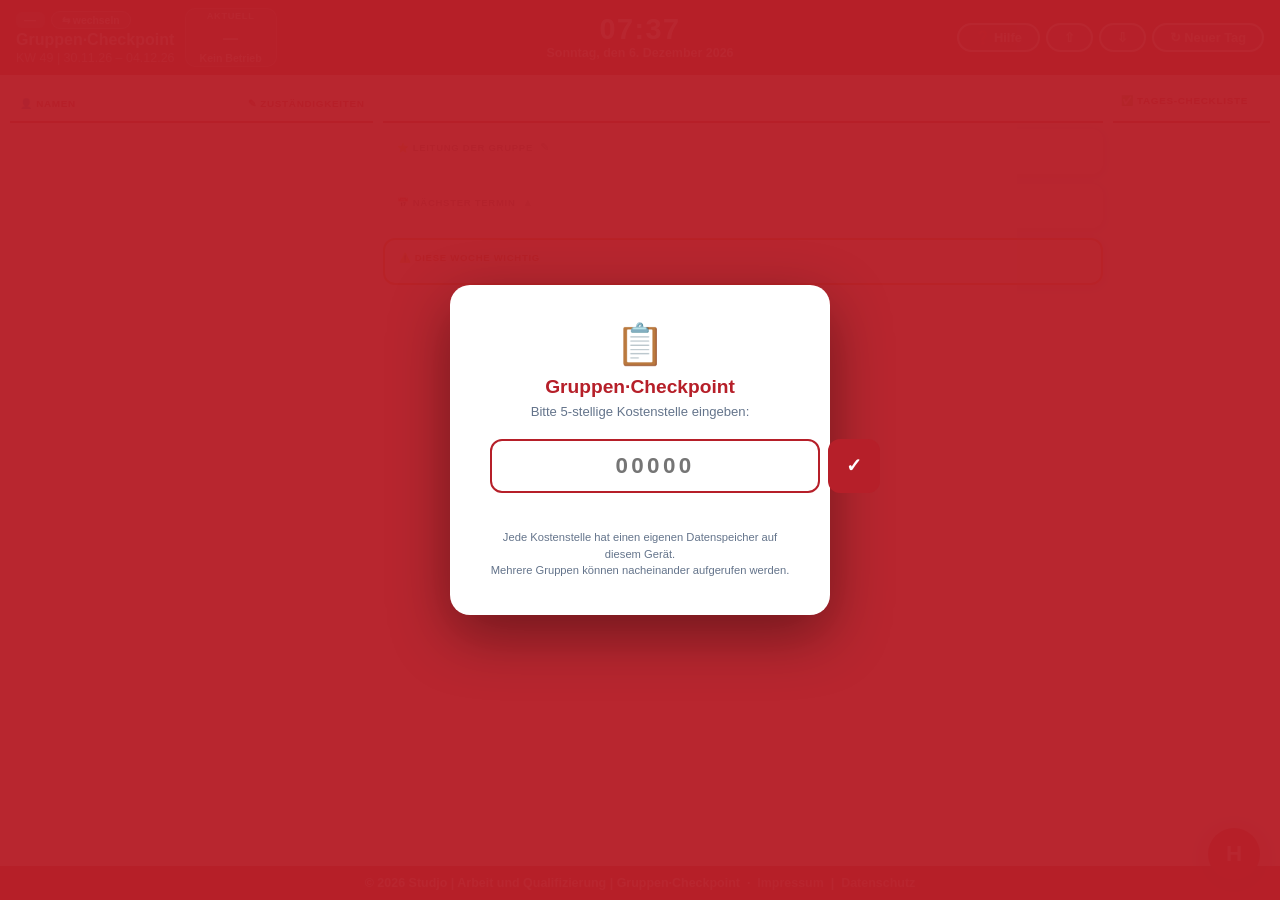
==== commit e7283aed: "Add files via upload" ====
--- a/index.html
+++ b/index.html
@@ -1,564 +1,467 @@
 <!DOCTYPE html>
+<!-- Gruppen·Checkpoint – Version: 2026-08-19 -->
 <html lang="de">
 <head>
-<meta charset="UTF-8">
-<meta name="viewport" content="width=device-width, initial-scale=1.0">
-<title>Studjo Terminal</title>
-<link rel="stylesheet" href="style-index.css">
-
-<style>
-
-/* ══ TICKER ══ */
-.ticker-container {
-  width: 100%;
-  overflow: hidden;
-  background: #ffffff;
-  padding: 8px 0;
-  margin-bottom: 16px;
-  border-bottom: 2px solid #f0f0f0;
-  box-sizing: border-box;
-}
-.ticker-text {
-  display: inline-block;
-  white-space: nowrap;
-  animation: ticker-scroll 40s linear infinite;
-  font-size: 1.05rem;
-  font-weight: 700;
-  color: #b61f29;
-  padding-left: 100%;
-}
-.ticker-text:hover {
-  animation-play-state: paused;
-}
-@keyframes ticker-scroll {
-  0%   { transform: translateX(0); }
-  100% { transform: translateX(-100%); }
-}
-
-
-/* ══ ZEITKACHEL ══ */
-.zk-widget {
-  background: #ffffff;
-  border-radius: 18px;
-  box-shadow: 0 4px 18px rgba(0,0,0,0.10);
-  overflow: hidden;
-  width: 100%;
-  margin-bottom: 24px;
-  box-sizing: border-box;
-}
-
-/* Header */
-.zk-header {
-  background: #b61f29;
-  color: #ffffff;
-  padding: 8px 22px;
-  display: flex;
-  align-items: center;
-  justify-content: space-between;
-  gap: 16px;
-  flex-wrap: nowrap;
-  box-sizing: border-box;
-}
-.zk-uhr {
-  font-size: 1.6rem;
-  font-weight: 900;
-  line-height: 1;
-  letter-spacing: .03em;
-  white-space: nowrap;
-}
-.zk-datum {
-  font-size: 1.6rem;
-  font-weight: 900;
-  line-height: 1;
-  letter-spacing: .01em;
-  text-align: right;
-  white-space: nowrap;
-}
-
-/* Auf schmalen Bildschirmen kleiner */
-@media (max-width: 600px) {
-  .zk-uhr,
-  .zk-datum {
-    font-size: 1.1rem;
-  }
-  .zk-header {
-    padding: 8px 14px;
-  }
-}
-
-/* ── Status-Bereich: 2 Zeilen untereinander (IMMER) ── */
-.zk-body {
-  display: flex;
-  flex-direction: column;
-  gap: 8px;
-  padding: 10px 14px 12px;
-}
-
-/* ── Status-Karte: kompakte einzeilige Darstellung ── */
-.zk-card {
-  border-radius: 12px;
-  padding: 10px 14px;
-  display: flex;
-  align-items: center;      /* Icon + Text vertikal zentriert */
-  gap: 12px;
-  transition: background .3s, color .3s;
-}
-.zk-card-icon {
-  font-size: 1.6rem;
-  flex-shrink: 0;
-  line-height: 1;
-}
-.zk-card-label {
-  font-size: 0.6rem;
-  font-weight: 800;
-  text-transform: uppercase;
-  letter-spacing: .07em;
-  opacity: .65;
-  margin-bottom: 1px;
-}
-.zk-card-status {
-  font-size: 0.95rem;
-  font-weight: 800;
-  line-height: 1.2;
-  margin-bottom: 1px;
-}
-.zk-card-countdown {
-  font-size: 1.0rem;
-  font-weight: 800;
-  line-height: 1.1;
-}
-.zk-card-detail {
-  font-size: 0.72rem;
-  font-weight: 600;
-  opacity: .75;
-  margin-top: 1px;
-  line-height: 1.3;
-}
-
-
-/* Farbvarianten */
-.zk-gruen  { background: #dcfce7; color: #15803d; }
-.zk-orange { background: #fff3e0; color: #b45309; }
-.zk-blau   { background: #dbeafe; color: #1e40af; }
-.zk-grau   { background: #f1f5f9; color: #475569; }
-.zk-lila   { background: #f3e8ff; color: #7e22ce; }
-.zk-rot    { background: #fee2e2; color: #b61f29; }
-
-
-/* ══ NAVIGATIONS-KACHELN ══ */
-.card-grid {
-  display: grid;
-  grid-template-columns: repeat(auto-fill, minmax(180px, 1fr));
-  gap: 20px;
-  margin-top: 8px;
-  margin-bottom: 24px;
-  box-sizing: border-box;
-}
-
-.card {
-  display: flex;
-  flex-direction: column;
-  align-items: center;
-  justify-content: flex-start;
-  border-radius: 18px;
-  padding: 22px 14px 18px;
-  text-decoration: none;
-  color: #1a1a1a;
-  font-weight: 700;
-  text-align: center;
-  transition: transform .2s, box-shadow .2s;
-  box-shadow: 0 2px 10px rgba(0,0,0,0.08);
-  min-height: 210px;
-  box-sizing: border-box;
-}
-.card:hover {
-  transform: translateY(-4px);
-  box-shadow: 0 8px 24px rgba(0,0,0,0.15);
-}
-.card-img {
-  width: 100%;
-  max-width: 140px;
-  height: 130px;
-  object-fit: contain;
-  border-radius: 10px;
-  margin-bottom: 14px;
-}
-.card h2 {
-  font-size: 1.05rem;
-  line-height: 1.3;
-  margin: 0;
-}
-
-/* Farben */
-.card-color-1  { background: #fce4ec; }
-.card-color-2  { background: #e8f5e9; }
-.card-color-3  { background: #fff9c4; }
-.card-color-4  { background: #fbe9e7; }
-.card-color-5  { background: #f3e5f5; }
-.card-color-6  { background: #e0f2f1; }
-.card-color-7  { background: #e3f2fd; }
-.card-color-8  { background: #ede7f6; }
-.card-color-9  { background: #fff3e0; }
-.card-color-10 { background: #e1f5fe; }
-.card-color-11 { background: #f9fbe7; }
-.card-color-12 { background: #efebe9; }
-.card-color-13 { background: #fce4ec; }
-.card-color-14 { background: #e0f7fa; }
-.card-color-15 { background: #f1f8e9; }
-.card-color-16 { background: #fff8e1; }
-  
-}
-
-</style>
+  <meta charset="UTF-8">
+  <meta name="viewport" content="width=device-width, initial-scale=1.0">
+  <title>Gruppen&middot;Checkpoint &ndash; Studjo</title>
+  <link href="https://fonts.googleapis.com/css2?family=Nunito+Sans:wght@400;700;800;900&display=swap" rel="stylesheet">
+  <link rel="stylesheet" href="css/style.css">
+  <script>
+    /* ═══ Notbremse: verständliche Fehlermeldung statt leerer weißer Seite ═══
+       Muss VOR allen anderen Skripten stehen, damit auch ein Fehler beim
+       Laden von storage.js/render.js/... abgefangen wird. */
+    window.onerror = function(nachricht, datei, zeile){
+      var el = document.getElementById('fehler-overlay');
+      if(!el) return false; /* Overlay noch nicht im DOM (sehr früher Fehler) */
+      var kurzName = (datei || '').split('/').pop();
+      document.getElementById('fehler-details').textContent =
+        (kurzName ? 'Datei: ' + kurzName + (zeile ? ', Zeile ' + zeile : '') + '\n' : '')
+        + 'Meldung: ' + nachricht;
+      el.style.display = 'flex';
+      return false; /* Fehler zusätzlich normal in der Konsole anzeigen */
+    };
+  </script>
 </head>
 <body>
 
-<header>
-  <div style="position: fixed; top: 0; right: 0; width: 200px; height: 200px;
-              overflow: hidden; z-index: 9999; pointer-events: none;">
-    <div style="position: absolute; top: 55px; right: -65px; width: 260px;
-                background-color: #B61F29; color: #FFFFFF; font-size: 12px;
-                font-weight: 700; letter-spacing: 0.05em; padding: 8px 0;
-                text-align: center; transform: rotate(45deg);">TESTUMGEBUNG</div>
-  </div>
-  <div class="logo-container">
-    <img src="header.jpg" alt="Studjo Logo">
-  </div>
-</header>
-
-<main id="scrollable-content">
-
-  <h1>Willkommen am Studjo | Terminal</h1>
-
-  <!-- ══ TICKER ══ -->
-  <div class="ticker-container">
-    <div class="ticker-text">
-+++ NEU: Motto der Woche (Kachel unten) +++
-      +++ Siehe die Tages-Losung in Kachel unten +++      
-                          </div>
-  </div>
-
-
-  <!-- ══ ZEITKACHEL ══ -->
-  <div class="zk-widget" role="region" aria-label="Tageszeit und Arbeitszeit">
-
-    <div class="zk-header">
-      <div id="zk-uhr"   class="zk-uhr">…</div>
-      <div id="zk-datum" class="zk-datum">…</div>
-    </div>
-
-    <div class="zk-body">
-
-      <div class="zk-body">
-
-  <!-- Zeile 1: JETZT -->
-  <div class="zk-card" id="zk-arbeit" aria-live="polite">
-    <div class="zk-card-icon" id="zk-a-icon">⏳</div>
-    <div>
-      <div class="zk-card-label">Jetzt …</div>
-      <div class="zk-card-status"    id="zk-a-status">…</div>
-      <div class="zk-card-countdown" id="zk-a-countdown"></div>
-      <div class="zk-card-detail"    id="zk-a-detail">…</div>
-    </div>
-  </div>
-
-  <!-- Zeile 2: BALD -->
-  <div class="zk-card" id="zk-pause" aria-live="polite">
-    <div class="zk-card-icon" id="zk-p-icon">☕</div>
-    <div>
-      <div class="zk-card-label">Bald …</div>
-      <div class="zk-card-status"    id="zk-p-status">…</div>
-      <div class="zk-card-countdown" id="zk-p-countdown"></div>
-      <div class="zk-card-detail"    id="zk-p-detail">…</div>
-    </div>
-  </div>
-</div>
-    </div>
-  </div>
-
-  <script>
-  (function () {
-
-    const CFG = {
-      WORK_START:  8 * 60,
-      WORK_END_N:  15 * 60 + 15,
-      WORK_END_K:  14 * 60 + 45,
-      BREAK1_S:    10 * 60,
-      BREAK1_E:    10 * 60 + 20,
-      BREAK2_S:    12 * 60,
-      BREAK2_E:    13 * 60,
-    };
-
-    const WOCHENTAGE = ['Sonntag','Montag','Dienstag','Mittwoch',
-                        'Donnerstag','Freitag','Samstag'];
-    const MONATE     = ['Januar','Februar','März','April','Mai','Juni',
-                        'Juli','August','September','Oktober','November','Dezember'];
-
-    function pad(n) { return String(n).padStart(2, '0'); }
-
-    function minText(m) {
-      if (m <= 0) return '0 Min.';
-      const h = Math.floor(m / 60), r = m % 60;
-      if (h === 0) return r + ' Min.';
-      if (r === 0) return h + ' Std.';
-      return h + ' Std. ' + r + ' Min.';
-    }
-
-    function minutenBisNaechsteMo8(jetzt) {
-      const tag    = jetzt.getDay();
-      const daysTo = tag === 0 ? 1 : tag === 6 ? 2 : 1;
-      const z      = new Date(jetzt);
-      z.setDate(jetzt.getDate() + daysTo);
-      z.setHours(8, 0, 0, 0);
-      return Math.max(0, Math.floor((z - jetzt) / 60000));
-    }
-
-    function minutenBisNaechsteArbeit(jetzt, tag) {
-      const daysTo = tag === 5 ? 3 : 1;
-      const z      = new Date(jetzt);
-      z.setDate(jetzt.getDate() + daysTo);
-      z.setHours(8, 0, 0, 0);
-      return Math.max(0, Math.floor((z - jetzt) / 60000));
-    }
-
-    function ersterDienstagDerMonats(d) {
-      return d.getDay() === 2 && d.getDate() <= 7;
-    }
-
-    function setArbeit(css, icon, status, countdown, detail) {
-      document.getElementById('zk-arbeit').className        = 'zk-card ' + css;
-      document.getElementById('zk-a-icon').textContent      = icon;
-      document.getElementById('zk-a-status').textContent    = status;
-      document.getElementById('zk-a-countdown').textContent = countdown;
-      document.getElementById('zk-a-detail').textContent    = detail;
-    }
-
-    function setPause(css, icon, status, countdown, detail) {
-      document.getElementById('zk-pause').className         = 'zk-card ' + css;
-      document.getElementById('zk-p-icon').textContent      = icon;
-      document.getElementById('zk-p-status').textContent    = status;
-      document.getElementById('zk-p-countdown').textContent = countdown;
-      document.getElementById('zk-p-detail').textContent    = detail;
-    }
-
-    function update() {
-      const jetzt = new Date();
-      const tag   = jetzt.getDay();
-      const std   = jetzt.getHours();
-      const min   = jetzt.getMinutes();
-      const tm    = std * 60 + min;
-
-      document.getElementById('zk-uhr').textContent =
-        pad(std) + ':' + pad(min);
-      document.getElementById('zk-datum').textContent =
-        WOCHENTAGE[tag] + ', ' + jetzt.getDate() + '. ' +
-        MONATE[jetzt.getMonth()] + ' ' + jetzt.getFullYear();
-
-      const kurzTag  = tag === 5 || ersterDienstagDerMonats(jetzt);
-      const WORK_END = kurzTag ? CFG.WORK_END_K : CFG.WORK_END_N;
-      const feierStr = kurzTag ? '14:45' : '15:15';
-      const istArbeitstag = tag >= 1 && tag <= 5;
-
-      /* WOCHENENDE */
-      if (!istArbeitstag) {
-        const min2 = minutenBisNaechsteMo8(jetzt);
-        setArbeit('zk-grau','🏠','Wochenende','noch ' + minText(min2),
-          'Montag 8:00 Uhr → Arbeitsbeginn');
-        setPause('zk-grau','🌙','Ruhetag','–','Keine Arbeitszeiten heute');
-        return;
-      }
-
-      /* VOR DER ARBEIT */
-      if (tm < CFG.WORK_START) {
-        const min2 = CFG.WORK_START - tm;
-        setArbeit('zk-blau','🌅','Vor der Arbeit','noch ' + minText(min2),
-          'Arbeit beginnt um 8:00 Uhr');
-        setPause('zk-grau','☕','Noch keine Pause','–',
-          'Erste Pause um 10:00 Uhr');
-        return;
-      }
-
-      /* FREIZEIT */
-      if (tm >= WORK_END) {
-        const min2      = minutenBisNaechsteArbeit(jetzt, tag);
-        const naechster = tag === 5 ? 'Montag' : 'Morgen';
-        setArbeit('zk-rot','🏠','Freizeit',
-          'seit ' + feierStr + ' Uhr','Guten Feierabend! 🎉');
-        setPause('zk-gruen','🌅','Nächste Arbeitszeit',
-          'in ' + minText(min2), naechster + ' um 8:00 Uhr');
-        return;
-      }
-
-      /* PAUSE 1 */
-      if (tm >= CFG.BREAK1_S && tm < CFG.BREAK1_E) {
-        const min2 = CFG.BREAK1_E - tm;
-        setArbeit('zk-orange','☕','Pause läuft',
-          'noch ' + minText(min2),'Ende um 10:20 Uhr');
-        setPause('zk-gruen','✅','Arbeitszeit',
-          'ab 10:20 Uhr','Weiterarbeit in ' + minText(min2));
-        return;
-      }
-
-      /* MITTAGSPAUSE */
-      if (tm >= CFG.BREAK2_S && tm < CFG.BREAK2_E) {
-        const min2 = CFG.BREAK2_E - tm;
-        setArbeit('zk-orange','🍽️','Pause läuft',
-          'noch ' + minText(min2),'Ende um 13:00 Uhr');
-        setPause('zk-gruen','✅','Arbeitszeit',
-          'ab 13:00 Uhr','Weiterarbeit in ' + minText(min2));
-        return;
-      }
-
-      /* NORMALE ARBEITSZEIT */
-      const minBisFeier = WORK_END - tm;
-
-      if (tm < CFG.BREAK1_S) {
-        const min2 = CFG.BREAK1_S - tm;
-        setArbeit('zk-gruen','✅','Arbeitszeit',
-          'noch ' + minText(minBisFeier),'Feierabend um ' + feierStr + ' Uhr');
-        setPause('zk-orange','☕','Nächste Pause um 10:00',
-          'in ' + minText(min2),'Dauer: 20 Min. (bis 10:20 Uhr)');
-        return;
-      }
-
-      if (tm < CFG.BREAK2_S) {
-        const min2 = CFG.BREAK2_S - tm;
-        setArbeit('zk-gruen','✅','Arbeitszeit',
-          'noch ' + minText(minBisFeier),'Feierabend um ' + feierStr + ' Uhr');
-        setPause('zk-orange','🍽️','Mittagspause um 12:00',
-          'in ' + minText(min2),'Dauer: 1 Std. (bis 13:00 Uhr)');
-        return;
-      }
-
-      /* LETZTE ARBEITSPHASE */
-      setArbeit('zk-gruen','✅','Arbeitszeit',
-        'noch ' + minText(minBisFeier),'Feierabend um ' + feierStr + ' Uhr');
-      setPause('zk-rot','🏠','Freizeit',
-        'in ' + minText(minBisFeier),'ab ' + feierStr + ' Uhr');
-    }
-
-    update();
-    setInterval(update, 1000);
-
-  })();
-  </script>
-
-
-  <!-- ══ NAVIGATIONS-KACHELN ══ -->
-  <div class="card-grid">
-
-    <a href="nachrichten.html" class="card card-color-9">
-      <img src="Neues.jpg" alt="" class="card-img">
-      <h2>Neuigkeiten bei Studjo</h2>
-    </a>
-
-    <a href="termine.html" class="card card-color-10">
-      <img src="termine.jpg" alt="" class="card-img">
-      <h2>Termine</h2>
-    </a>
-
-    <a href="speiseplan.html" class="card card-color-3">
-      <img src="Essen.jpg" alt="" class="card-img">
-      <h2>Speiseplan</h2>
-    </a>
-
-    <a href="aba.html" class="card card-color-16">
-      <img src="Aba.jpg" alt="" class="card-img">
-      <h2>Arbeitsbegleitende Angebote</h2>
-    </a>
-
-    <a href="werkstattordnung.html" class="card card-color-1">
-      <img src="Regeln.jpg" alt="" class="card-img">
-      <h2>Werkstattordnung und Regeln</h2>
-    </a>
-
-    <a href="verhaltenbeikonflikten.html" class="card card-color-4">
-      <img src="Gewalt.jpg" alt="" class="card-img">
-      <h2>Gewaltschutz</h2>
-    </a>
-
-    <a href="arbeitssicherheit.html" class="card card-color-10">
-      <img src="Arbeitssicherheit.jpg" alt="" class="card-img">
-      <h2>Arbeitssicherheit</h2>
-    </a>
-
-    <a href="wrfb.html" class="card card-color-6">
-      <img src="Werkstattrat.jpg" alt="" class="card-img">
-      <h2>Werkstattrat und Frauenbeauftragte</h2>
-    </a>
-
-    <a href="infofilme.html" class="card card-color-7">
-      <img src="Filme.jpg" alt="" class="card-img">
-      <h2>Info-Filme</h2>
-    </a>
-
-    <a href="nachrichten-allgemein.html" class="card card-color-2">
-      <img src="news.jpg" alt="" class="card-img">
-      <h2>Allgemeine Nachrichten</h2>
-    </a>
-
-    <a href="wetter.html" class="card card-color-9">
-      <img src="wetter.jpg" alt="" class="card-img">
-      <h2>Wetter</h2>
-    </a>
-
-    <a href="opnv.html" class="card card-color-8">
-      <img src="OPNV.jpg" alt="" class="card-img">
-      <h2>Adressen und Fahrpläne</h2>
-    </a>
-
-    <a href="losung.html" class="card card-color-14">
-      <img src="losung.jpg" alt="" class="card-img">
-      <h2>Losung für heute</h2>
-    </a>
-
-    <a href="wochenmotto.html" class="card card-color-11">
-  <img src="wochenmotto.jpg" alt="" class="card-img">
-  <h2>Wochenmotto</h2>
-</a>
-
-    <a href="faq.html" class="card card-color-3">
-      <img src="faq.jpg" alt="" class="card-img">
-      <h2>Häufige Fragen</h2>
-    </a>
-
-  </div><!-- Ende .card-grid -->
-
-</main>
-
-<!-- ══ FOOTER ══ -->
-<footer style="
-  text-align: center;
-  padding: 10px 16px;
-  background: #b61f29;
-  color: #ffffff;
-  font-size: 0.85rem;
-  line-height: 1.6;
-">
-  © 2026 <strong>Studjo | Arbeit und Qualifizierung</strong>
-   ·  Evangelisches Johanneswerk gGmbH
-  <br>
-  <a href="index.html"
-     style="color:rgba(255,255,255,.85);text-decoration:none;margin:0 6px">
-    Startseite
-  </a>
-   | 
-  <a href="uebersicht.html"
-     style="color:rgba(255,255,255,.85);text-decoration:none;margin:0 6px">
-    Übersicht
-  </a>
-   | 
-  <a href="impressum.html"
-     style="color:rgba(255,255,255,.85);text-decoration:none;margin:0 6px">
-    Impressum
-  </a>
-   | 
-  <a href="datenschutz.html"
-     style="color:rgba(255,255,255,.85);text-decoration:none;margin:0 6px">
-    Datenschutz
-  </a>
+<!-- ═══ Notbremse: wird nur bei einem echten Programmfehler sichtbar ═══ -->
+<div id="fehler-overlay" style="display:none;position:fixed;inset:0;background:rgba(15,47,55,.92);z-index:99999;align-items:center;justify-content:center;padding:20px;">
+  <div style="background:white;border-radius:16px;padding:26px 30px;max-width:520px;width:100%;box-shadow:0 20px 60px rgba(0,0,0,.4);">
+    <div style="font-size:1.3rem;font-weight:900;color:#b61f29;margin-bottom:10px;">&#9888;&#65039; Es ist ein Fehler aufgetreten</div>
+    <p style="font-size:.92rem;line-height:1.6;color:#0f2f37;margin:0 0 12px;">
+      Der Gruppen&middot;Checkpoint konnte nicht richtig geladen werden. Das passiert meist,
+      wenn zuletzt von Hand etwas an einer der Programmdateien (z.&nbsp;B. <code>storage.js</code>)
+      geändert wurde und dabei z.&nbsp;B. ein Komma oder eine Klammer fehlt.
+    </p>
+    <p style="font-size:.92rem;line-height:1.6;color:#0f2f37;margin:0 0 12px;">
+      <b>Was tun?</b> Öffne die zuletzt geänderte Datei mit dem Code-Prüfungs-Werkzeug
+      (<code>code-pruefung.html</code>) oder setze die vorherige, funktionierende
+      Version der Datei wieder ein.
+    </p>
+    <pre id="fehler-details" style="background:#f0f2f5;border-radius:8px;padding:10px 12px;font-size:.78rem;white-space:pre-wrap;word-break:break-word;color:#64748b;margin:0;"></pre>
+  </div>
+</div>
+
+<header><img src="header.jpg" alt="Studjo" onerror="this.style.display='none'"></header>
+
+
+<!-- KST Login Overlay -->
+<div id="kst-login-overlay" style="display:none">
+  <div class="kst-login-box">
+    <div style="font-size:2.5rem;margin-bottom:8px">&#128203;</div>
+    <div class="kst-login-titel">Gruppen&middot;Checkpoint</div>
+    <div class="kst-login-sub">Bitte 5-stellige Kostenstelle eingeben:</div>
+    <div class="kst-input-wrap">
+      <input id="kst-input" class="kst-number-input" type="text" inputmode="numeric"
+             maxlength="5" placeholder="00000" autocomplete="off"
+             onkeydown="if(event.key==='Enter')kstBestaetigen()">
+      <button class="kst-ok-btn" onclick="kstBestaetigen()">&#10003;</button>
+    </div>
+    <div class="kst-fehler" id="kst-fehler"></div>
+    <div class="kst-hinweis">
+      Jede Kostenstelle hat einen eigenen Datenspeicher auf diesem Ger&auml;t.<br>
+      Mehrere Gruppen k&ouml;nnen nacheinander aufgerufen werden.
+    </div>
+  </div>
+</div>
+
+<!-- ═══ Aufgaben-Info Modal (editierbar + vorlesbar, ersetzt das alte 4-Sekunden-Popup) ═══ -->
+<div class="modal-overlay" id="aufgabe-info-modal" onclick="modalAK(event,'aufgabe-info-modal')">
+  <div class="modal-box" style="width:min(460px,96vw)">
+    <div class="modal-kopf">
+      <h2 id="aufgabe-info-titel" style="display:flex;align-items:center;">Aufgabe</h2>
+      <div style="display:flex;gap:6px;align-items:center;">
+        <button onclick="vorlesenAufgabeInfoModal()" title="Vorlesen" style="background:var(--rot);border:none;border-radius:50%;width:30px;height:30px;display:flex;align-items:center;justify-content:center;cursor:pointer;flex-shrink:0;">
+          <img src="symbole/zuhoeren.jpg" alt="Vorlesen" style="width:20px;height:20px;border-radius:50%;object-fit:contain;" onerror="this.parentElement.textContent='&#128066;'">
+        </button>
+        <button class="modal-schliessen" onclick="schM('aufgabe-info-modal')">&#10005;</button>
+      </div>
+    </div>
+    <p id="aufgabe-info-zustaendig" style="font-size:.82rem;color:var(--grau);margin-bottom:14px;"></p>
+    <textarea id="aufgabe-info-textarea" rows="5"
+      style="width:100%;padding:10px;border:2px solid var(--hell);border-radius:10px;font-family:inherit;font-size:.88rem;resize:vertical;"
+      placeholder="Beschreibung / Hinweise zur Aufgabe …"></textarea>
+    <div class="modal-btns">
+      <button class="btn-modal-reset" onclick="setzeAufgabeInfoStandard()">&#8617; Standardtext</button>
+      <button class="btn-modal-secondary" onclick="schM('aufgabe-info-modal')">Abbrechen</button>
+      <button class="btn-modal-primary" onclick="speichereAufgabeInfoNotiz()">&#128190; Speichern</button>
+    </div>
+  </div>
+</div>
+
+<!-- ═══ Fokus-Modal: "Meine Aufgaben" (persönliche Übersicht, per Klick auf Portrait) ═══ -->
+<div class="fokus-overlay" id="fokus-modal" onclick="fokusModalAK(event)">
+  <div class="fokus-box">
+    <div class="fokus-kopf">
+      <h2>&#128100; <span id="fokus-name"></span></h2>
+      <div style="display:flex;gap:6px;align-items:center;">
+        <button onclick="vorlesenFokusModal()" title="Vorlesen" style="background:var(--rot);border:none;border-radius:50%;width:34px;height:34px;display:flex;align-items:center;justify-content:center;cursor:pointer;flex-shrink:0;">
+          <img src="symbole/zuhoeren.jpg" alt="Vorlesen" style="width:22px;height:22px;border-radius:50%;object-fit:contain;" onerror="this.parentElement.textContent='&#128066;'">
+        </button>
+        <button class="modal-schliessen" onclick="schliesseFokusModal()">&#10005;</button>
+      </div>
+    </div>
+    <p class="fokus-unter">Nur meine Aufgaben &ndash; ohne Termine, Leitung und weitere Angaben.</p>
+    <div id="fokus-inhalt"></div>
+  </div>
+</div>
+
+<!-- Check-Person-Picker Popup (Feature 4 neu) -->
+<div id="check-person-picker" style="display:none;position:fixed;z-index:7500;background:white;border-radius:14px;padding:12px 14px;box-shadow:0 8px 32px rgba(0,0,0,.22);width:220px;border:2px solid var(--hell);">
+  <div style="display:flex;justify-content:space-between;align-items:center;margin-bottom:8px;">
+    <span style="font-size:.65rem;font-weight:900;text-transform:uppercase;letter-spacing:.06em;color:var(--grau);">Person wechseln</span>
+    <button onclick="schliesseCheckPicker()" style="background:none;border:none;cursor:pointer;font-size:1rem;color:var(--grau);line-height:1;">&#10005;</button>
+  </div>
+  <div id="check-person-picker-inhalt"></div>
+</div>
+
+<!-- Banner mit Uhr -->
+<div class="banner">
+  <div style="display:flex;align-items:center;gap:10px;">
+    <div class="kst-banner-wrap">
+      <div class="kst-banner-zeile">
+        <span class="kst-nr-badge" id="kst-anzeige-nr">&#8212;</span>
+        <button class="kst-wechseln-btn" onclick="zeigeKstEingabe()">&#8646; wechseln</button>
+      </div>
+      <h1 id="banner-name" style="font-size:1rem;font-weight:800;color:white;">Gruppen&middot;Checkpoint</h1>
+      <div style="font-size:0.78rem;opacity:.85;color:white;" id="banner-kw"></div>
+    </div>
+    <div class="banner-phase" id="banner-phase">
+      <div class="banner-phase-titel">Aktuell</div>
+      <div class="banner-phase-icon" id="banner-phase-icon">&#8211;</div>
+      <div class="banner-phase-text" id="banner-phase-text">&nbsp;</div>
+    </div>
+  </div>
+  <div class="banner-clock">
+    <div class="clock-time" id="clock-time">00:00</div>
+    <div class="clock-date" id="clock-date">&nbsp;</div>
+  </div>
+  <div class="banner-rechts" style="display:flex;gap:6px;align-items:center;">
+    <button class="btn-banner" onclick="oeffneHilfeModal()" title="Hilfe / Anleitung">&#10067; Hilfe</button>
+    <button class="btn-banner" onclick="importierenKST()" title="Profil importieren (JSON)">&#8679;</button>
+    <button class="btn-banner" onclick="exportierenKST()" title="Profil exportieren (JSON)">&#8681;</button>
+    <button class="btn-banner" onclick="tagesReset(true)">&#8635; Neuer Tag</button>
+  </div>
+</div>
+
+<div class="edit-leiste" id="edit-leiste">
+  <span style="flex:1">&#9998; <strong>Zust&auml;ndigkeiten:</strong> Symbol ziehen (Maus/Touch) &middot; oder Symbol antippen → Person antippen</span>
+  <button class="btn-leiste-dunkel" onclick="resetZuordnung()">&#8617; Zur&uuml;cksetzen</button>
+</div>
+
+<!-- ═══ Modals ═══ -->
+<!-- Namen -->
+<div class="modal-overlay" id="namen-modal" onclick="modalAK(event,'namen-modal')">
+  <div class="modal-box">
+    <div class="modal-kopf"><h2>&#128100; Namen bearbeiten</h2><button class="modal-schliessen" onclick="schM('namen-modal')">&#10005;</button></div>
+    <div class="namen-modal-controls">
+      <button class="btn-alpha-sort" onclick="sortNamenAlpha()">A&#8211;Z sortieren</button>
+      <span style="font-size:.72rem;color:var(--grau)">&#8660; verschiebbar &middot; &#10005; l&ouml;schen</span>
+    </div>
+    <div class="namen-sort-liste" id="namen-felder"></div>
+    <button class="namen-add-btn" onclick="fuegeNamenHinzu()">&#43; Person hinzuf&uuml;gen</button>
+    <div class="modal-btns">
+      <button class="btn-modal-secondary" onclick="schM('namen-modal')">Abbrechen</button>
+      <button class="btn-modal-primary" onclick="speichereNamenAusModal()">&#128190; Speichern</button>
+    </div>
+  </div>
+</div>
+
+<!-- Leitung -->
+<div class="modal-overlay" id="leitung-modal" onclick="modalAK(event,'leitung-modal')">
+  <div class="modal-box">
+    <div class="modal-kopf"><h2>&#11088; Leitung bearbeiten</h2><button class="modal-schliessen" onclick="schM('leitung-modal')">&#10005;</button></div>
+    <p style="font-size:.82rem;color:var(--grau);margin-bottom:14px;">Namen eintragen und markieren, wer aktuell leitet. Bleibt nach &bdquo;Neuer Tag&ldquo; erhalten.</p>
+    <div id="leitung-modal-inhalt"></div>
+    <div class="modal-btns">
+      <button class="btn-modal-secondary" onclick="schM('leitung-modal')">Abbrechen</button>
+      <button class="btn-modal-primary" onclick="speichereLeitungAusModal()">&#128190; Speichern</button>
+    </div>
+  </div>
+</div>
+
+<!-- Aufgaben zuweisen -->
+<div class="modal-overlay" id="aufgaben-modal" onclick="modalAK(event,'aufgaben-modal')">
+  <div class="modal-box">
+    <div class="modal-kopf"><h2>&#128203; Aufgaben zuweisen</h2><button class="modal-schliessen" onclick="schM('aufgaben-modal')">&#10005;</button></div>
+    <div id="aufgaben-modal-inhalt"></div>
+    <div class="modal-btns">
+      <button class="btn-modal-secondary" onclick="schM('aufgaben-modal')">Abbrechen</button>
+      <button class="btn-modal-primary" onclick="speichereAufgabenAusModal()">&#128190; Speichern</button>
+    </div>
+  </div>
+</div>
+
+<!-- Neuzuweisung (Feature 1) -->
+<div class="modal-overlay" id="neuzuw-modal" onclick="modalAK(event,'neuzuw-modal')">
+  <div class="modal-box">
+    <div class="modal-kopf"><h2>&#9888; Aufgabe neu zuweisen</h2><button class="modal-schliessen" onclick="schM('neuzuw-modal')">&#10005;</button></div>
+    <p style="font-size:.82rem;color:var(--grau);margin-bottom:12px;">Diese Pflichtaufgabe ist noch aktiv. Bitte w&auml;hlen:</p>
+    <div id="neuzuw-inhalt"></div>
+    <div class="modal-btns">
+      <button class="btn-modal-secondary" onclick="schM('neuzuw-modal')">Sp&auml;ter entscheiden</button>
+      <button class="btn-modal-primary" onclick="speichereNeuzuweisungAusModal()">&#128190; Speichern</button>
+    </div>
+  </div>
+</div>
+
+<!-- Checkliste anpassen -->
+<div class="modal-overlay" id="checkliste-modal" onclick="modalAK(event,'checkliste-modal')">
+  <div class="modal-box">
+    <div class="modal-kopf"><h2>&#9989; Tages-Checkliste anpassen</h2><button class="modal-schliessen" onclick="schM('checkliste-modal')">&#10005;</button></div>
+    <p style="font-size:.82rem;color:var(--grau);margin-bottom:12px;">Aufgaben antippen zum Ein-/Ausblenden. <strong>Kontrolle Checkpoint</strong> ist immer aktiv.</p>
+    <div class="check-modal-liste" id="check-modal-liste"></div>
+    <div id="check-block-warn-container"></div>
+    <div class="modal-btns">
+      <button class="btn-modal-reset" onclick="resetAktiveChecks()">&#8617; Alle aktivieren</button>
+      <button class="btn-modal-secondary" onclick="schM('checkliste-modal')">Abbrechen</button>
+      <button class="btn-modal-primary" onclick="versucheChecklisteSpeichern()">&#128190; Speichern</button>
+    </div>
+  </div>
+</div>
+
+<!-- Vertretung (Abwesenheit) -->
+<div class="modal-overlay" id="vertretung-modal" onclick="modalAK(event,'vertretung-modal')">
+  <div class="modal-box">
+    <div class="modal-kopf"><h2>&#9888; Aufgaben vertreten</h2><button class="modal-schliessen" onclick="schM('vertretung-modal')">&#10005;</button></div>
+    <p style="font-size:.82rem;color:var(--grau);margin-bottom:14px;" id="vert-beschreibung"></p>
+    <div id="vert-inhalt"></div>
+    <div class="modal-btns">
+      <button class="btn-modal-secondary" onclick="schM('vertretung-modal')">Sp&auml;ter entscheiden</button>
+      <button class="btn-modal-primary" onclick="speichereVertretungAusModal()">&#128190; Speichern</button>
+    </div>
+  </div>
+</div>
+
+<!-- Wann-Modal (Feature 7) -->
+<div class="modal-overlay" id="wann-modal" onclick="modalAK(event,'wann-modal')">
+  <div class="modal-box" style="width:min(420px,96vw)">
+    <div class="modal-kopf"><h2>&#9200; Zeitangabe bearbeiten</h2><button class="modal-schliessen" onclick="schM('wann-modal')">&#10005;</button></div>
+    <p style="font-size:.82rem;color:var(--grau);margin-bottom:14px;" id="wann-modal-titel"></p>
+    <div class="wann-tage-grid" id="wann-tage"></div>
+    <div class="wann-uhrzeit-wrap">
+      <label style="font-size:.78rem;font-weight:800;">Uhrzeit:</label>
+      <input type="time" class="wann-uhrzeit-input" id="wann-uhrzeit">
+    </div>
+    <div class="modal-btns">
+      <button class="btn-modal-reset" onclick="loescheWann()">&#8617; Zeitangabe l&ouml;schen</button>
+      <button class="btn-modal-secondary" onclick="schM('wann-modal')">Abbrechen</button>
+      <button class="btn-modal-primary" onclick="speichereWannAusModal()">&#128190; Speichern</button>
+    </div>
+  </div>
+</div>
+
+<!-- ═══ Termin Datum/Uhrzeit Modal (Bug1) ═══ -->
+<div class="modal-overlay" id="termin-dt-modal" onclick="modalAK(event,'termin-dt-modal')">
+  <div class="modal-box" style="width:min(360px,94vw)">
+    <div class="modal-kopf"><h2>&#128197; Termin einstellen</h2><button class="modal-schliessen" onclick="schM('termin-dt-modal')">&#10005;</button></div>
+    <div style="margin-bottom:14px;">
+      <label style="font-size:.78rem;font-weight:800;display:block;margin-bottom:5px;">Datum:</label>
+      <input type="date" id="termin-dt-datum" class="wann-uhrzeit-input" style="width:100%;">
+    </div>
+    <label style="display:flex;align-items:center;gap:8px;font-size:.82rem;font-weight:700;margin-bottom:12px;cursor:pointer;">
+      <input type="checkbox" id="termin-dt-hatzeit" onchange="toggleTerminDtUhrzeit()" style="width:18px;height:18px;">
+      Uhrzeit angeben <span style="color:var(--grau);font-weight:500;">(sonst ganzt&auml;gig)</span>
+    </label>
+    <div class="wann-uhrzeit-wrap" id="termin-dt-uhrzeit-wrap" style="display:none;">
+      <label style="font-size:.78rem;font-weight:800;">Uhrzeit:</label>
+      <input type="time" id="termin-dt-uhrzeit" class="wann-uhrzeit-input">
+    </div>
+    <div class="modal-btns">
+      <button class="btn-modal-reset" onclick="loescheTerminDt()">&#8617; L&ouml;schen</button>
+      <button class="btn-modal-secondary" onclick="schM('termin-dt-modal')">Abbrechen</button>
+      <button class="btn-modal-primary" onclick="speichereTerminDtAusModal()">&#128190; Speichern</button>
+    </div>
+  </div>
+</div>
+
+<!-- ═══ Hilfe-Modal (Anleitung) ═══ -->
+<div class="modal-overlay" id="hilfe-modal" onclick="modalAK(event,'hilfe-modal')">
+  <div class="modal-box" style="width:min(560px,96vw)">
+    <div class="modal-kopf"><h2>&#10067; Hilfe &amp; Anleitung</h2><button class="modal-schliessen" onclick="schM('hilfe-modal')">&#10005;</button></div>
+    <p style="font-size:.78rem;color:var(--grau);margin-bottom:8px;">Auf ein Kapitel tippen, um es auf- oder zuzuklappen.</p>
+    <div id="hilfe-modal-body" style="max-height:64vh;overflow-y:auto;"></div>
+  </div>
+</div>
+
+<!-- ═══ Impressum-Modal ═══ -->
+<div class="modal-overlay" id="impressum-modal" onclick="modalAK(event,'impressum-modal')">
+  <div class="modal-box" style="width:min(560px,96vw)">
+    <div class="modal-kopf"><h2>&#128196; Impressum</h2><button class="modal-schliessen" onclick="schM('impressum-modal')">&#10005;</button></div>
+    <p style="font-size:.78rem;color:var(--grau);margin-bottom:8px;">Auf ein Kapitel tippen, um es auf- oder zuzuklappen.</p>
+    <div id="impressum-modal-body" style="max-height:64vh;overflow-y:auto;"></div>
+  </div>
+</div>
+
+<!-- ═══ Datenschutz-Modal ═══ -->
+<div class="modal-overlay" id="datenschutz-modal" onclick="modalAK(event,'datenschutz-modal')">
+  <div class="modal-box" style="width:min(560px,96vw)">
+    <div class="modal-kopf"><h2>&#128274; Datenschutz</h2><button class="modal-schliessen" onclick="schM('datenschutz-modal')">&#10005;</button></div>
+    <p style="font-size:.78rem;color:var(--grau);margin-bottom:8px;">Auf ein Kapitel tippen, um es auf- oder zuzuklappen.</p>
+    <div id="datenschutz-modal-body" style="max-height:64vh;overflow-y:auto;"></div>
+  </div>
+</div>
+
+<!-- ═══ Freitags-Erinnerung: Export-Modal ═══ -->
+<div class="modal-overlay" id="export-erinnerung-modal">
+  <div class="modal-box" style="width:min(420px,94vw);text-align:center;">
+    <div class="modal-kopf" style="justify-content:center;"><h2>&#128190; Heute ist Freitag</h2></div>
+    <p style="font-size:1rem;line-height:1.6;margin:6px 0 18px;">
+      Bitte denk daran, die Daten dieser Gruppe zu <b>exportieren</b> (sichern).<br>
+      So gehen keine Eingaben verloren, falls der Browser-Speicher einmal gel&ouml;scht wird.
+    </p>
+    <div style="display:flex;gap:10px;justify-content:center;flex-wrap:wrap;">
+      <button class="btn-modal-primary" style="background:var(--gruen);" onclick="exportierenKST();schliesseExportErinnerung(true);">&#128190; Jetzt exportieren</button>
+      <button class="btn-modal-secondary" onclick="schliesseExportErinnerung(true);">Heute nicht mehr erinnern</button>
+    </div>
+  </div>
+</div>
+
+<!-- ═══ Arbeit-Notiz Modal ═══ -->
+<div class="modal-overlay" id="arbeit-modal" onclick="modalAK(event,'arbeit-modal')">
+  <div class="modal-box" style="width:min(460px,96vw)">
+    <div class="modal-kopf">
+      <h2>&#128188; Arbeitsinhalt</h2>
+      <div style="display:flex;gap:6px;align-items:center;">
+        <button onclick="vorlesenArbeitModal()" title="Vorlesen" style="background:var(--rot);border:none;border-radius:50%;width:30px;height:30px;display:flex;align-items:center;justify-content:center;cursor:pointer;flex-shrink:0;">
+          <img src="symbole/zuhoeren.jpg" alt="Vorlesen" style="width:20px;height:20px;border-radius:50%;object-fit:contain;" onerror="this.parentElement.textContent='&#128066;'">
+        </button>
+        <button class="modal-schliessen" onclick="schM('arbeit-modal')">&#10005;</button>
+      </div>
+    </div>
+    <p style="font-size:.82rem;color:var(--grau);margin-bottom:14px;" id="arbeit-modal-name"></p>
+    <div class="vert-dauer-wrap" style="margin-bottom:12px;">
+      <label class="vert-dauer-label" id="arbeit-stufe-0-label"><input type="radio" name="arbeit-stufe" value="0" onchange="arbeitStufeCh(this)"> 0 (fo)</label>
+      <label class="vert-dauer-label" id="arbeit-stufe-1-label"><input type="radio" name="arbeit-stufe" value="1" onchange="arbeitStufeCh(this)"> 1 (tto)</label>
+      <label class="vert-dauer-label" id="arbeit-stufe-2-label"><input type="radio" name="arbeit-stufe" value="2" onchange="arbeitStufeCh(this)"> 2 (apo)</label>
+      <label class="vert-dauer-label" id="arbeit-stufe-3-label"><input type="radio" name="arbeit-stufe" value="3" onchange="arbeitStufeCh(this)"> 3 (bfo)</label>
+      <label class="vert-dauer-label" id="arbeit-stufe-4-label"><input type="radio" name="arbeit-stufe" value="4" onchange="arbeitStufeCh(this)"> 4 (bbo)</label>
+    </div>
+    <!-- Auslastungs-Auswahl – gleiche Struktur wie Dauer-Radios oben -->
+    <input type="hidden" id="arbeit-auslastung-val" value="">
+    <div class="vert-dauer-wrap" style="margin-bottom:12px;">
+      <label class="vert-dauer-label" id="auslast-gut-label">
+        <input type="radio" name="arbeit-auslastung" value="gut" onchange="auslastCh(this)">
+        &#10003; Gut ausgelastet
+      </label>
+      <label class="vert-dauer-label" id="auslast-bald-label">
+        <input type="radio" name="arbeit-auslastung" value="bald" onchange="auslastCh(this)">
+        &#9888; Läuft bald aus
+      </label>
+      <label class="vert-dauer-label" id="auslast-keine-label">
+        <input type="radio" name="arbeit-auslastung" value="keine" onchange="auslastCh(this)">
+        &#10007; Keine Arbeit
+      </label>
+    </div>
+    <textarea id="arbeit-textarea" rows="5"
+      style="width:100%;padding:10px;border:2px solid var(--hell);border-radius:10px;font-family:inherit;font-size:.88rem;resize:vertical;"
+      placeholder="Arbeitsinhalt für diese Person eintragen …"></textarea>
+    <div class="modal-btns">
+      <button class="btn-modal-reset" onclick="loescheArbeitNotiz()">&#8617; Löschen</button>
+      <button class="btn-modal-secondary" onclick="schM('arbeit-modal')">Abbrechen</button>
+      <button class="btn-modal-primary" onclick="speichereArbeitNotiz()">&#128190; Speichern</button>
+    </div>
+  </div>
+</div>
+
+<!-- ═══ Grid ═══ -->
+<div class="grid">
+  <div class="col-wrap">
+    <div class="col-header" style="padding:0;overflow:hidden;">
+      <div style="display:flex;align-items:stretch;height:100%;">
+        <!-- Breite Portrait(80)+Name(148) = 228px -->
+        <button class="col-btn" onclick="oeffneNamenModal()" style="width:228px;flex-shrink:0;justify-content:flex-start;padding-left:10px;border-radius:0;">&#128100; Namen</button>
+        <!-- Zuständigkeiten (inkl. Arbeit-Icon ganz links) -->
+        <button class="col-btn" id="btn-edit" onclick="toggleEditModus()" style="flex:1;justify-content:flex-start;padding-left:10px;border-radius:0;">&#9998; Zust&auml;ndigkeiten</button>
+      </div>
+    </div>
+    <div class="namen-tabelle" id="namen-tabelle"></div>
+  </div>
+
+  <div class="col-wrap">
+    <!-- Feature 1+2+4: Leitung- und Termine-Tab entfernt; Anwesenheits-Zählwerk zentriert -->
+    <div class="col-header" style="justify-content:center;padding:0 8px;">
+      <span id="anwesenheit-anzeige" style="font-size:.75rem;font-weight:900;font-family:monospace;white-space:nowrap;"></span>
+    </div>
+    <div class="mitte">
+      <!-- Feature 1: Klick auf Überschrift öffnet Leitung-Modal -->
+      <div class="info-box">
+        <div class="info-titel" onclick="oeffneLeitungModal()" title="Namen bearbeiten" style="cursor:pointer;">&#11088; Leitung der Gruppe &nbsp;<span style="font-size:.7rem;opacity:.6;">&#9998;</span></div>
+        <div id="leitung-anzeige"></div>
+      </div>
+      <!-- Feature 2: Klick auf "Nächster Termin" öffnet Popup -->
+      <div class="termine-box">
+        <div class="info-titel" onclick="oeffneNaechstenTermin(event)" title="Nächsten Termin anzeigen" style="cursor:pointer;">&#128197; N&auml;chster Termin &nbsp;<span style="font-size:.7rem;opacity:.6;">&#9650;</span></div>
+        <div id="termine-anzeige"></div>
+      </div>
+      <div class="wichtig-box"><div class="info-titel">&#9888;&#65039; Diese Woche wichtig</div><div id="wichtig-anzeige"></div></div>
+    </div>
+  </div>
+
+  <div class="col-wrap">
+    <div class="col-header" style="justify-content:space-between;flex-wrap:nowrap;">
+      <button class="col-btn" onclick="oeffneChecklisteModal()">&#9989; Tages-Checkliste</button>
+      <span id="fortschritt-anzeige" style="font-size:.75rem;font-weight:900;font-family:monospace;white-space:nowrap;padding:0 4px;"></span>
+    </div>
+    <div class="check-tabelle" id="check-tabelle"></div>
+  </div>
+</div>
+
+<footer>
+  &copy; <span id="jahr"></span> <b>Studjo | Arbeit und Qualifizierung</b> | Gruppen&middot;Checkpoint
+  &nbsp;&middot;&nbsp;
+  <a href="#" class="footer-link" onclick="oeffneImpressumModal();return false;">Impressum</a>
+  &nbsp;|&nbsp;
+  <a href="#" class="footer-link" onclick="oeffneDatenschutzModal();return false;">Datenschutz</a>
 </footer>
-<link rel="stylesheet" href="a11y.css">
- <script src="a11y.js"></script>
+
+<!-- ── Personen-Profil Modal ── -->
+<div class="modal-overlay" id="profil-modal" onclick="if(event.target===this)schM('profil-modal')">
+  <div class="modal-box" style="max-width:500px;">
+    <div id="profil-modal-body"></div>
+  </div>
+</div>
+
+<!-- ── Abwesenheits-Modal (Feature 2) ── -->
+<div class="modal-overlay" id="abwesend-modal" onclick="if(event.target===this)schM('abwesend-modal')">
+  <div class="modal-box" style="max-width:360px;">
+    <div id="abwesend-modal-body"></div>
+  </div>
+</div>
+
+<!-- ── Termin-Popup (Feature 4) ── -->
+<div id="termin-naechster-popup" style="display:none;position:fixed;z-index:7600;background:white;border-radius:14px;padding:14px 16px;box-shadow:0 8px 32px rgba(0,0,0,.22);width:286px;border:2px solid var(--hell);">
+  <div style="display:flex;justify-content:space-between;align-items:center;margin-bottom:10px;">
+    <strong style="font-size:.88rem;">&#128197; N&auml;chster Termin</strong>
+    <div style="display:flex;gap:6px;align-items:center;">
+      <button onclick="vorlesenTerminPopup()" title="Vorlesen" style="background:var(--rot);border:none;border-radius:50%;width:28px;height:28px;display:flex;align-items:center;justify-content:center;cursor:pointer;">
+        <img src="symbole/zuhoeren.jpg" alt="Vorlesen" style="width:20px;height:20px;border-radius:50%;object-fit:contain;" onerror="this.parentElement.textContent='&#128065;'">
+      </button>
+      <button onclick="schliesseTerminPopup()" style="background:none;border:none;cursor:pointer;font-size:1rem;color:var(--grau);line-height:1;">&#10005;</button>
+    </div>
+  </div>
+  <div id="termin-popup-inhalt"></div>
+</div>
+
+<!-- ── a11y-Leiste (muss VOR app.js stehen, damit DOM-Elemente bekannt sind) ── -->
+<div class="a11y-bar" id="a11y-bar" role="toolbar" aria-label="Barrierefreiheit">
+  <button class="a11y-btn" id="a11y-groesser" title="Schrift größer" aria-label="Schrift vergrößern">A+</button>
+  <button class="a11y-btn" id="a11y-kleiner"  title="Schrift kleiner" aria-label="Schrift verkleinern">A−</button>
+  <button class="a11y-btn" id="a11y-kontrast" title="Kontrast umschalten" aria-label="Kontrast">◑</button>
+  <button class="a11y-btn" id="a11y-vorlesen" title="Vorlesen – Bereich anklicken" aria-label="Vorlesen">
+    <img src="symbole/zuhoeren.jpg" alt="Vorlesen" onerror="this.style.display='none';this.parentElement.textContent='👂'">
+  </button>
+</div>
+<button id="btn-a11y-help" title="Bedienungshilfen" aria-label="Bedienungshilfen öffnen" aria-expanded="false">H</button>
+<div class="a11y-toast" id="a11y-toast"></div>
+
+<script src="js/sortable.min.js"></script>
+<!-- Ladereihenfolge ist wichtig: storage → render → modal → checkliste → app (zuletzt) -->
+<script src="js/storage.js"></script>
+<script src="js/render.js"></script>
+<script src="js/modal.js"></script>
+<script src="js/checkliste.js"></script>
+<script src="js/app.js"></script>
 </body>
 </html>
--- a/css/style.css
+++ b/css/style.css
@@ -0,0 +1,509 @@
+/* ══════════════════════════════════════════════════════
+   style.css – Gruppen·Checkpoint
+   Version: 2026-08-19
+   Studjo | Evangelisches Johanneswerk
+   ══════════════════════════════════════════════════════ */
+:root{--rot:#b61f29;--gruen:#16a34a;--gelb:#ca8a04;--bg:#f0f2f5;--text:#0f2f37;--grau:#64748b;--hell:#e2e8f0;--ROW:80px;--check-bg:#fef9c3;--check-rand:#fde047;--zust-bg:#eff6ff;--zust-rand:#93c5fd;}
+*,*::before,*::after{box-sizing:border-box;margin:0;padding:0;}
+body{font-family:sans-serif;background:var(--bg);color:var(--text);min-height:100vh;display:flex;flex-direction:column;width:100%;overflow-x:hidden;}
+
+/* ── Banner mit Uhr ── */
+.banner{background:var(--rot);color:white;padding:8px 16px;display:grid;grid-template-columns:1fr auto 1fr;align-items:center;gap:10px;width:100%;}
+.banner-links h1{font-size:1rem;font-weight:800;}
+.banner-links .kw{font-size:0.78rem;opacity:.85;}
+.banner-clock{text-align:center;}
+.clock-time{font-size:1.8rem;font-weight:900;line-height:1;letter-spacing:.05em;}
+.clock-date{font-size:0.78rem;font-weight:700;opacity:.9;margin-top:2px;}
+.banner-rechts{display:flex;justify-content:flex-end;}
+.btn-banner{background:rgba(255,255,255,.2);border:2px solid white;color:white;border-radius:999px;padding:5px 16px;font-family:inherit;font-size:0.8rem;font-weight:700;cursor:pointer;transition:background .2s;}
+.btn-banner:hover{background:rgba(255,255,255,.35);}
+
+.edit-leiste{display:none;background:#fef3c7;border-bottom:2px solid #f59e0b;padding:6px 16px;font-size:0.78rem;font-weight:700;color:#92400e;align-items:center;gap:10px;flex-wrap:wrap;}
+.edit-leiste.sichtbar{display:flex;}
+.btn-leiste-dunkel{background:#92400e;color:white;border:none;border-radius:999px;padding:4px 12px;font-family:inherit;font-size:0.75rem;font-weight:700;cursor:pointer;}
+.btn-leiste-dunkel:hover{background:#78350f;}
+
+/* ── Grid ── */
+.grid{display:grid;grid-template-columns:auto 1fr auto;gap:10px;padding:10px;align-items:start;overflow-x:auto;max-width:100%;}
+.col-wrap{display:flex;flex-direction:column;gap:6px;}
+.col-header{display:flex;gap:6px;align-items:center;padding-bottom:5px;border-bottom:2px solid var(--rot);flex-wrap:wrap;min-height:38px;}
+.col-btn{display:flex;align-items:center;font-size:0.62rem;font-weight:800;text-transform:uppercase;letter-spacing:.07em;color:var(--rot);background:none;border:none;cursor:pointer;font-family:inherit;padding:3px 8px;border-radius:6px;transition:background .15s;}
+.col-btn:hover{background:rgba(182,31,41,.1);}
+.col-btn.aktiv{background:var(--rot);color:white;}
+.col-btn-sep{color:var(--hell);font-size:.7rem;}
+
+/* ── Namen-Tabelle ── */
+.namen-tabelle{background:white;border-radius:12px;overflow:hidden;box-shadow:0 2px 10px rgba(0,0,0,.08);}
+body.edit-modus .namen-tabelle{outline:3px dashed var(--gelb);outline-offset:2px;}
+.namen-row{display:flex;align-items:center;height:var(--ROW);border-bottom:1px solid var(--hell);transition:background .15s;-webkit-tap-highlight-color:transparent;}
+.namen-row:last-child{border-bottom:none;}
+.namen-row:hover{background:#fef2f2;}
+.namen-row.abwesend{background:#f8fafc;opacity:.5;}
+body.edit-modus .namen-row:hover{background:#fefce8;}
+.person-portrait{width:var(--ROW);height:var(--ROW);object-fit:cover;flex-shrink:0;border-right:1px solid var(--hell);cursor:pointer;}
+.person-name{width:148px;min-width:148px;height:var(--ROW);display:flex;align-items:center;padding:0 12px;font-size:.95rem;font-weight:800;border-right:1px solid var(--hell);overflow:hidden;white-space:nowrap;cursor:pointer;}
+.namen-row.abwesend .person-name{text-decoration:line-through;color:var(--grau);}
+body.edit-modus .person-name::after{content:' \270F';font-size:.7rem;opacity:.5;}
+.aufgaben-icons{display:flex;align-items:center;height:var(--ROW);}
+
+/* ── Icon-Wrap + Badge ── */
+.aufg-icon-wrap{position:relative;width:var(--ROW);height:var(--ROW);flex-shrink:0;border-right:1px solid var(--hell);}
+.aufg-icon-wrap:last-child{border-right:none;}
+.aufg-icon-img{width:100%;height:100%;object-fit:contain;padding:6px;display:block;}
+.aufg-icon-wrap[data-typ="checkliste"] .aufg-icon-img{background:var(--check-bg);outline:3px solid var(--check-rand);outline-offset:-3px;}
+.aufg-icon-wrap[data-typ="allgemein"]  .aufg-icon-img{background:var(--zust-bg); outline:3px solid var(--zust-rand); outline-offset:-3px;}
+body.edit-modus .aufg-icon-wrap{cursor:grab;}
+body.edit-modus .aufg-icon-wrap[data-typ="checkliste"] .aufg-icon-img{outline:3px dashed #eab308;outline-offset:-3px;}
+body.edit-modus .aufg-icon-wrap[data-typ="allgemein"]  .aufg-icon-img{outline:3px dashed #3b82f6;outline-offset:-3px;}
+body.edit-modus .aufgaben-icons{min-width:var(--ROW);min-height:var(--ROW);}
+.aufg-badge{position:absolute;bottom:5px;right:5px;width:18px;height:18px;border-radius:50%;display:flex;align-items:center;justify-content:center;font-size:.6rem;font-weight:900;border:2px solid white;background:var(--rot);color:white;z-index:2;pointer-events:none;}
+.aufg-badge.erledigt{background:var(--gruen);}
+/* Vertretungs-Icon: orangefarbener Rahmen */
+.aufg-icon-wrap.aufg-vert .aufg-icon-img{background:#fff7ed;outline:3px solid #f97316;outline-offset:-3px;}
+body.edit-modus .aufg-icon-wrap.aufg-vert .aufg-icon-img{outline:3px dashed #f97316;outline-offset:-3px;}
+.aufg-badge.vert{background:#f97316;}
+/* V-Badge entfernen Button (Edit-Modus) */
+.aufg-vert-remove-btn{position:absolute;top:-4px;right:-4px;width:16px;height:16px;border-radius:50%;border:2px solid white;background:var(--rot);color:white;font-size:.5rem;cursor:pointer;display:none;align-items:center;justify-content:center;font-weight:900;font-family:inherit;padding:0;z-index:3;line-height:1;}
+body.edit-modus .aufg-vert:hover .aufg-vert-remove-btn{display:flex;}
+/* Click-to-Select Icon im Edit-Modus */
+.aufg-icon-wrap.ausgewaehlt{outline:3px solid #f59e0b!important;outline-offset:2px;animation:icon-sel-puls .9s ease-in-out infinite;z-index:1;}
+@keyframes icon-sel-puls{0%,100%{outline-color:#f59e0b;}50%{outline-color:var(--rot);}}
+/* a11y-Bar */
+.a11y-bar{position:fixed;bottom:90px;left:50%;transform:translateX(-50%) translateY(16px);display:flex;gap:10px;z-index:9500;background:rgba(255,255,255,.95);backdrop-filter:blur(8px);padding:10px 16px;border-radius:999px;box-shadow:0 6px 24px rgba(0,0,0,.22);opacity:0;pointer-events:none;transition:opacity .25s,transform .25s;}
+.a11y-bar.offen{opacity:1;pointer-events:auto;transform:translateX(-50%) translateY(0);}
+#btn-a11y-help{position:fixed;bottom:20px;right:20px;z-index:9501;width:52px;height:52px;border-radius:50%;border:none;cursor:pointer;font-size:1.4rem;font-weight:900;display:flex;align-items:center;justify-content:center;background:var(--rot);color:white;box-shadow:0 4px 16px rgba(0,0,0,.28);transition:transform .2s,background .2s;}
+#btn-a11y-help:hover{transform:scale(1.1);}
+#btn-a11y-help.offen{background:#7f1519;}
+.a11y-btn{width:52px;height:52px;border-radius:50%;border:none;cursor:pointer;font-size:1.2rem;font-weight:900;display:flex;align-items:center;justify-content:center;box-shadow:0 3px 12px rgba(0,0,0,.18);transition:transform .15s;background:var(--rot);color:white;padding:0;font-family:inherit;}
+.a11y-btn:hover{transform:scale(1.1);}
+.a11y-btn:disabled{opacity:.35;cursor:not-allowed;transform:none;}
+.a11y-btn.kontrast-aktiv{background:white;color:black;border:3px solid black;}
+.a11y-btn.vorlese-aktiv{background:#7f1519;animation:a11y-puls 1.2s ease-in-out infinite;}
+.a11y-btn img{width:38px;height:38px;object-fit:contain;border-radius:50%;pointer-events:none;}
+@keyframes a11y-puls{0%,100%{box-shadow:0 0 0 0 rgba(182,31,41,.5);}50%{box-shadow:0 0 0 8px rgba(182,31,41,0);}}
+.a11y-toast{position:fixed;bottom:155px;left:50%;transform:translateX(-50%);background:rgba(0,0,0,.78);color:white;padding:8px 18px;border-radius:20px;font-size:.88rem;font-weight:700;pointer-events:none;opacity:0;transition:opacity .3s;z-index:9502;white-space:nowrap;}
+.a11y-toast.sichtbar{opacity:1;}
+html.kontrast{filter:grayscale(100%) contrast(1.75) brightness(1.08);}
+.a11y-lese-target:hover{outline:2px dashed #f59e0b;outline-offset:3px;cursor:crosshair!important;}
+.a11y-liest{outline:3px solid #f59e0b!important;outline-offset:3px;background:#fffbeb!important;}
+
+/* ── Mitte ── */
+.mitte{display:flex;flex-direction:column;gap:10px;}
+.mitte.versteckt{background:#fff;border-radius:10px;}
+.mitte.versteckt>*{visibility:hidden;}
+.info-box{background:white;border-radius:12px;padding:12px 14px;box-shadow:0 2px 8px rgba(0,0,0,.07);}
+.info-titel{font-size:.6rem;font-weight:800;text-transform:uppercase;letter-spacing:.07em;color:var(--grau);margin-bottom:8px;}
+.leitung-zeile{display:flex;align-items:center;gap:10px;padding:7px 8px;border-radius:8px;margin-bottom:4px;}
+.leitung-zeile:last-child{margin-bottom:0;}
+.leitung-zeile.aktiv{background:#dcfce7;border:1px solid #86efac;}
+.leitung-symbol{width:28px;height:28px;border-radius:50%;display:flex;align-items:center;justify-content:center;font-size:.9rem;font-weight:900;flex-shrink:0;}
+.leitung-zeile.aktiv .leitung-symbol{background:var(--gruen);color:white;}
+.leitung-zeile:not(.aktiv) .leitung-symbol{background:var(--hell);color:var(--grau);}
+.leitung-name{font-size:.95rem;font-weight:800;line-height:1.2;}
+.leitung-name.leer{color:var(--grau);font-style:italic;font-weight:600;font-size:.82rem;}
+.leitung-rolle{font-size:.6rem;font-weight:700;color:var(--grau);text-transform:uppercase;letter-spacing:.05em;}
+
+/* Termine */
+.termine-box{background:white;border-radius:12px;padding:12px 14px;box-shadow:0 2px 8px rgba(0,0,0,.07);}
+.termin-frei-zeile{display:grid;grid-template-columns:1fr 1.6fr;gap:6px;margin-bottom:6px;align-items:center;border-radius:6px;padding:2px;}
+.termin-pflicht-zeile{display:grid;grid-template-columns:1fr 36px 1.2fr;gap:6px;margin-bottom:6px;align-items:center;border-radius:6px;padding:2px;}
+.termin-pflicht-zeile:last-child{margin-bottom:0;}
+.termin-trenner{font-size:.58rem;font-weight:800;text-transform:uppercase;letter-spacing:.08em;color:var(--grau);padding:8px 0 6px;border-top:1px solid var(--hell);margin-top:4px;}
+.termin-input{width:100%;padding:5px 8px;border:1.5px solid var(--hell);border-radius:7px;font-family:inherit;font-size:.75rem;font-weight:700;color:var(--text);background:var(--bg);cursor:pointer;transition:border-color .15s;}
+.termin-input:focus{outline:none;border-color:var(--rot);background:white;}
+.termin-icon-zelle{width:36px;height:36px;display:flex;align-items:center;justify-content:center;font-size:1.2rem;background:var(--bg);border-radius:8px;border:1.5px solid var(--hell);}
+.termin-pflicht-label{font-size:.82rem;font-weight:800;color:var(--text);padding:5px 8px;background:var(--bg);border-radius:7px;border:1.5px solid var(--hell);white-space:nowrap;overflow:hidden;text-overflow:ellipsis;}
+/* Feature 8 updated: Termin-Datum Farbkodierung */
+.termin-heute { background:#f0fdf4;border-radius:8px; }
+.termin-heute .termin-input,.termin-heute .termin-icon-zelle,.termin-heute .termin-pflicht-label { border-color:#86efac!important; }
+.termin-vergangenheit { background:#fff1f0;border-radius:8px; }
+.termin-vergangenheit .termin-input,.termin-vergangenheit .termin-icon-zelle,.termin-vergangenheit .termin-pflicht-label { border-color:#fca5a5!important;opacity:.75; }
+/* Vertretungs-Dauer Radio */
+.vert-dauer-wrap{display:flex;gap:12px;margin-bottom:10px;flex-wrap:wrap;}
+.vert-dauer-label{display:flex;align-items:center;gap:5px;font-size:.78rem;font-weight:700;cursor:pointer;padding:5px 10px;border:2px solid var(--hell);border-radius:8px;background:white;transition:all .15s;}
+.vert-dauer-label:hover{border-color:var(--rot);}
+.vert-dauer-label input{accent-color:var(--rot);cursor:pointer;}
+.vert-dauer-label.gewaehlt{border-color:var(--rot);background:#fef2f2;}
+/* Check-Entfällt: roter Rahmen */
+.check-row.check-entfaellt{outline:3px solid var(--rot);outline-offset:-2px;background:#fff5f5;}
+.check-row.check-entfaellt .check-toggle{background:#475569;}
+/* Aufgabe heute nicht fällig (kein "entfällt"-Beschluss, sondern planmäßig
+   ein anderer Tag bzw. automatisch Sa/So ohne hinterlegte Tage): Button
+   grau einfärben und die ganze Zeile verblasst/transparent darstellen,
+   bleibt normal anklickbar. */
+.check-row.check-nicht-faellig{opacity:.45;}
+.check-row.check-nicht-faellig .check-toggle{background:#64748b;}
+
+/* Wichtig */
+.wichtig-box{background:#fff7ed;border:2px solid #f97316;border-radius:12px;padding:12px 14px;box-shadow:0 2px 8px rgba(0,0,0,.07);}
+.wichtig-box .info-titel{color:#c2410c;}
+.wichtig-zeile{display:grid;grid-template-columns:130px 1fr;gap:6px;margin-bottom:6px;}
+.wichtig-zeile:last-child{margin-bottom:0;}
+.wichtig-select,.wichtig-textin{padding:5px 8px;border:1.5px solid #f97316;border-radius:6px;background:white;color:#7c2d12;font-family:inherit;font-size:.75rem;font-weight:700;width:100%;}
+.wichtig-select:focus,.wichtig-textin:focus{outline:none;border-color:#c2410c;}
+
+/* ── Checkliste rechts (Feature 4+7: 3 Zeilen) ── */
+.check-tabelle{background:white;border-radius:12px;overflow:hidden;box-shadow:0 2px 10px rgba(0,0,0,.08);}
+.check-row{display:flex;align-items:stretch;min-height:var(--ROW);border-bottom:1px solid var(--hell);}
+.check-row:last-child{border-bottom:none;}
+.check-row.erledigt{background:#f0fdf4;}
+.check-row.warnung{background:#fefce8;}
+.check-toggle{width:var(--ROW);flex-shrink:0;display:flex;align-items:center;justify-content:center;font-size:2.2rem;font-weight:900;background:var(--rot);color:white;cursor:pointer;border:none;font-family:inherit;border-right:2px solid rgba(0,0,0,.1);transition:background .15s;-webkit-tap-highlight-color:transparent;}
+.check-toggle:hover{filter:brightness(1.1);}
+.check-row.erledigt .check-toggle{background:var(--gruen);}
+.check-row.warnung  .check-toggle{background:var(--gelb);font-size:1.7rem;}
+.check-symbol{width:var(--ROW);object-fit:contain;flex-shrink:0;border-right:1px solid var(--hell);padding:6px;background:var(--check-bg);outline:3px solid var(--check-rand);outline-offset:-3px;align-self:center;}
+.check-label-wrap{padding:8px 10px;flex:1;display:flex;flex-direction:column;justify-content:center;line-height:1.3;cursor:pointer;border-radius:6px;transition:background .12s;}
+.check-label-wrap:hover{background:rgba(0,0,0,.04);}
+/* Drag-auf-Person */
+body.edit-modus .aufgaben-icons{flex:1;}
+.namen-row.drag-hl{background:#fefce8 !important;outline:2px dashed #f59e0b;outline-offset:-2px;}
+.check-wann-anzeige{font-size:.6rem;color:var(--grau);font-weight:700;margin-bottom:2px;}
+.check-aufgabe-name{font-size:.95rem;font-weight:800;color:var(--text);}
+.check-row.erledigt .check-aufgabe-name{color:var(--gruen);}
+.check-person-zeile{font-size:.68rem;color:var(--grau);font-weight:700;margin-top:2px;}
+.check-warnung{font-size:.62rem;color:#92400e;font-weight:800;margin-top:1px;}
+/* Wann-Button */
+.check-wann-btn{width:34px;flex-shrink:0;display:flex;align-items:center;justify-content:center;font-size:.85rem;background:var(--bg);border:none;border-left:1px solid var(--hell);cursor:pointer;color:var(--grau);transition:background .15s;}
+.check-wann-btn:hover{background:var(--hell);}
+
+/* ── Modals ── */
+.modal-overlay{display:none;position:fixed;inset:0;background:rgba(0,0,0,.55);z-index:8000;align-items:center;justify-content:center;}
+.modal-overlay.sichtbar{display:flex;}
+.modal-box{background:white;border-radius:16px;padding:24px;width:min(700px,96vw);max-height:90vh;overflow-y:auto;box-shadow:0 20px 60px rgba(0,0,0,.35);}
+.modal-kopf{display:flex;align-items:center;justify-content:space-between;margin-bottom:16px;}
+.modal-kopf h2{font-size:1.1rem;font-weight:900;color:var(--rot);}
+.modal-schliessen{width:36px;height:36px;border-radius:50%;border:none;background:var(--bg);font-size:1.2rem;cursor:pointer;color:var(--grau);display:flex;align-items:center;justify-content:center;}
+.modal-schliessen:hover{background:var(--hell);}
+
+/* ═══ Fokus-Modal: "Meine Aufgaben" ═══
+   WICHTIG: Anders als .modal-overlay ist der Hintergrund hier vollständig
+   blickdicht (kein rgba, kein Durchscheinen des Dashboards) – bewusst
+   höherer z-index als normale Modals, damit wirklich nichts vom
+   Dashboard mehr zu sehen ist. Die a11y-Leiste (z-index 9500+) bleibt
+   bewusst bedienbar (Schrift/Kontrast/Vorlesen). */
+.fokus-overlay{display:none;position:fixed;inset:0;background:var(--bg);z-index:9000;align-items:center;justify-content:center;padding:20px;overflow-y:auto;}
+.fokus-overlay.sichtbar{display:flex;}
+.fokus-box{background:white;border-radius:18px;padding:26px 28px;width:min(560px,96vw);max-height:92vh;overflow-y:auto;box-shadow:0 12px 40px rgba(0,0,0,.15);}
+.fokus-kopf{display:flex;align-items:center;justify-content:space-between;margin-bottom:6px;gap:10px;}
+.fokus-kopf h2{font-size:1.2rem;font-weight:900;color:var(--rot);display:flex;align-items:center;gap:8px;margin:0;}
+.fokus-unter{font-size:.82rem;color:var(--grau);margin:2px 0 20px;}
+.fokus-abschnitt{margin-bottom:22px;}
+.fokus-abschnitt:last-child{margin-bottom:0;}
+.fokus-abschnitt-titel{display:flex;align-items:center;font-size:1.02rem;font-weight:800;color:var(--text);margin:0 0 8px;}
+.fokus-mini-icon{width:24px;height:24px;object-fit:contain;margin-right:8px;flex-shrink:0;border:none;background:transparent;border-radius:4px;}
+.fokus-text{font-size:.94rem;line-height:1.6;color:var(--text);margin:0 0 8px;}
+.fokus-status{display:inline-block;font-size:.8rem;font-weight:800;padding:4px 12px;border-radius:999px;margin-top:2px;}
+.fokus-status-ok{background:#dcfce7;color:#14532d;}
+.fokus-status-faellig{background:#fef3c7;color:#7a5000;}
+.fokus-status-warnung{background:#fee2e2;color:#7a1218;}
+.fokus-status-entfaellt{background:var(--hell);color:var(--grau);}
+.fokus-status-neutral{background:var(--hell);color:var(--grau);}
+.fokus-leer{font-size:.9rem;color:var(--grau);font-style:italic;margin-top:-8px;}
+.modal-btns{display:flex;gap:10px;justify-content:flex-end;margin-top:20px;flex-wrap:wrap;}
+.btn-modal-primary{background:var(--rot);color:white;border:none;border-radius:999px;padding:9px 22px;font-family:inherit;font-size:.88rem;font-weight:800;cursor:pointer;}
+.btn-modal-primary:hover{background:#9b1a23;}
+.btn-modal-secondary{background:var(--bg);color:var(--grau);border:2px solid var(--hell);border-radius:999px;padding:9px 18px;font-family:inherit;font-size:.88rem;font-weight:700;cursor:pointer;}
+.btn-modal-secondary:hover{background:var(--hell);}
+.btn-modal-reset{background:none;color:var(--grau);border:none;font-family:inherit;font-size:.78rem;font-weight:700;cursor:pointer;margin-right:auto;text-decoration:underline;}
+.btn-modal-reset:hover{color:var(--rot);}
+
+/* Namen-Modal (Feature 3: 1-spaltig + drag) */
+.namen-modal-controls{display:flex;gap:8px;margin-bottom:12px;align-items:center;}
+.btn-alpha-sort{background:var(--bg);border:2px solid var(--hell);border-radius:999px;padding:6px 14px;font-family:inherit;font-size:.78rem;font-weight:700;cursor:pointer;color:var(--text);}
+.btn-alpha-sort:hover{background:var(--hell);}
+.namen-sort-liste{display:flex;flex-direction:column;gap:4px;margin-bottom:4px;}
+.namen-sort-item{display:flex;align-items:center;gap:8px;padding:6px 8px;background:var(--bg);border-radius:8px;border:1.5px solid var(--hell);}
+.namen-drag-handle{font-size:1.1rem;color:var(--grau);cursor:grab;padding:0 4px;flex-shrink:0;user-select:none;}
+.namen-drag-handle:active{cursor:grabbing;}
+.namen-nr{min-width:24px;font-size:.7rem;font-weight:800;color:var(--grau);text-align:right;flex-shrink:0;}
+.namen-input{flex:1;padding:7px 10px;border:2px solid var(--hell);border-radius:8px;font-family:inherit;font-size:.88rem;font-weight:700;color:var(--text);}
+.namen-input:focus{outline:none;border-color:var(--rot);}
+.namen-del-btn{width:28px;height:28px;border-radius:50%;border:none;background:#fef2f2;color:var(--rot);font-size:.85rem;cursor:pointer;display:flex;align-items:center;justify-content:center;flex-shrink:0;transition:background .15s;font-family:inherit;}
+.namen-del-btn:hover{background:var(--rot);color:white;}
+.namen-add-btn{display:flex;align-items:center;justify-content:center;gap:6px;width:100%;padding:9px;margin-top:6px;border:2px dashed var(--hell);border-radius:8px;background:none;font-family:inherit;font-size:.82rem;font-weight:700;color:var(--grau);cursor:pointer;transition:all .15s;}
+.namen-add-btn:hover{border-color:var(--rot);color:var(--rot);background:#fef2f2;}
+
+/* Leitung-Modal */
+.leitung-modal-zeile{display:flex;align-items:center;gap:14px;padding:12px 10px;border-radius:10px;margin-bottom:8px;border:2px solid var(--hell);background:white;}
+.leitung-modal-zeile.aktiv{border-color:var(--gruen);background:#f0fdf4;}
+.leitung-radio{width:22px;height:22px;flex-shrink:0;accent-color:var(--gruen);cursor:pointer;}
+.leitung-modal-info{flex:1;}
+.leitung-modal-rolle{font-size:.6rem;font-weight:800;text-transform:uppercase;letter-spacing:.06em;color:var(--grau);margin-bottom:5px;}
+.leitung-modal-input{width:100%;padding:7px 10px;border:2px solid var(--hell);border-radius:8px;font-family:inherit;font-size:.9rem;font-weight:700;color:var(--text);}
+.leitung-modal-input:focus{outline:none;border-color:var(--gruen);}
+
+/* Aufgaben-Modal: 2-spaltig */
+.aufg-modal-person{display:flex;align-items:center;gap:10px;padding:10px 12px;background:var(--bg);border-radius:10px;margin-bottom:14px;}
+.aufg-modal-person img{width:44px;height:44px;object-fit:cover;border-radius:50%;border:2px solid var(--rot);}
+.aufg-modal-person-name{font-size:1rem;font-weight:900;}
+.aufg-modal-cols{display:grid;grid-template-columns:1fr 1fr;gap:14px;}
+.aufg-col-titel{font-size:.62rem;font-weight:800;text-transform:uppercase;letter-spacing:.07em;padding:4px 8px;border-radius:6px;margin-bottom:8px;}
+.aufg-col-titel.gelb{background:var(--check-bg);color:#92400e;border:1px solid var(--check-rand);}
+.aufg-col-titel.blau{background:var(--zust-bg);color:#1e40af;border:1px solid var(--zust-rand);}
+.aufg-col-chips{display:flex;flex-direction:column;gap:6px;}
+.aufg-chip{display:flex;align-items:center;gap:8px;padding:7px 10px;border-radius:10px;cursor:pointer;border:2px solid var(--hell);background:white;font-family:inherit;font-size:.78rem;font-weight:700;color:var(--text);transition:all .15s;width:100%;text-align:left;}
+.aufg-chip img{width:32px;height:32px;object-fit:contain;border-radius:4px;flex-shrink:0;}
+.aufg-chip.check-chip{border-color:var(--check-rand);background:var(--check-bg);}
+.aufg-chip.zust-chip{border-color:var(--zust-rand);background:var(--zust-bg);}
+.aufg-chip.gewaehlt.check-chip{background:#fef08a;border-color:#ca8a04;outline:2px solid #ca8a04;}
+.aufg-chip.gewaehlt.zust-chip{background:#bfdbfe;border-color:#2563eb;outline:2px solid #2563eb;}
+.aufg-chip.inaktiv-chip{opacity:.5;cursor:not-allowed;pointer-events:none;}
+.aufg-chip-check{width:20px;height:20px;border-radius:50%;border:2px solid #cbd5e1;flex-shrink:0;display:flex;align-items:center;justify-content:center;font-size:.7rem;margin-left:auto;}
+.aufg-chip.gewaehlt .aufg-chip-check{background:var(--rot);border-color:var(--rot);color:white;}
+.aufg-chip-warn{font-size:.58rem;color:var(--rot);font-weight:700;display:block;margin-top:1px;}
+.aufg-chip-belegt{font-size:.6rem;color:var(--grau);font-weight:600;display:block;}
+
+/* Checkliste-Modal */
+.check-modal-liste{display:flex;flex-direction:column;gap:6px;}
+.check-modal-item{display:flex;align-items:center;gap:10px;padding:8px 10px;border-radius:10px;cursor:pointer;border:2px solid var(--hell);background:var(--check-bg);font-family:inherit;transition:all .15s;text-align:left;width:100%;}
+.check-modal-item.gewaehlt{border-color:#ca8a04;background:#fef08a;outline:2px solid #ca8a04;}
+.check-modal-item.fixiert{opacity:.6;cursor:default;}
+.check-modal-item img{width:44px;height:44px;object-fit:contain;border-radius:6px;flex-shrink:0;}
+.check-modal-label{font-size:.88rem;font-weight:800;flex:1;}
+.check-modal-cb{width:22px;height:22px;border-radius:50%;border:2px solid #cbd5e1;flex-shrink:0;display:flex;align-items:center;justify-content:center;font-size:.75rem;}
+.check-modal-item.gewaehlt .check-modal-cb{background:var(--gruen);border-color:var(--gruen);color:white;}
+.check-modal-hinweis{font-size:.65rem;color:#92400e;font-weight:700;}
+/* Block-Warnung im Checkliste-Modal (Feature 2) */
+.check-block-warn{background:#fef2f2;border:2px solid var(--rot);border-radius:10px;padding:12px;margin-top:12px;}
+.check-block-warn-titel{font-size:.78rem;font-weight:800;color:var(--rot);margin-bottom:10px;}
+.block-aufgabe-zeile{display:flex;align-items:center;gap:8px;margin-bottom:8px;padding-bottom:8px;border-bottom:1px solid var(--hell);}
+.block-aufgabe-zeile:last-child{border-bottom:none;margin-bottom:0;padding-bottom:0;}
+.block-aufgabe-img{width:36px;height:36px;object-fit:contain;border-radius:6px;flex-shrink:0;background:var(--check-bg);outline:2px solid var(--check-rand);}
+.block-aufgabe-label{font-size:.78rem;font-weight:800;flex:1;}
+.block-person-select{padding:4px 8px;border:1.5px solid var(--hell);border-radius:6px;font-family:inherit;font-size:.75rem;font-weight:700;cursor:pointer;}
+.joker-label{display:flex;align-items:center;gap:6px;font-size:.72rem;font-weight:700;color:var(--grau);margin-top:4px;cursor:pointer;}
+.joker-label input{accent-color:var(--gelb);cursor:pointer;}
+
+/* Vertretungs-Modal */
+.vert-aufgabe-block{background:var(--bg);border-radius:10px;padding:12px;margin-bottom:10px;}
+.vert-aufgabe-kopf{display:flex;align-items:center;gap:10px;margin-bottom:10px;}
+.vert-aufgabe-kopf img{width:44px;height:44px;object-fit:contain;border-radius:8px;background:var(--check-bg);padding:4px;outline:2px solid var(--check-rand);}
+.vert-aufgabe-label{font-size:.9rem;font-weight:800;}
+.vert-entfaellt-label{display:flex;align-items:center;gap:8px;padding:8px 10px;border-radius:8px;border:2px solid var(--hell);background:white;cursor:pointer;margin-bottom:6px;font-size:.82rem;font-weight:700;}
+.vert-entfaellt-label input{width:18px;height:18px;accent-color:var(--gelb);cursor:pointer;flex-shrink:0;}
+.vert-person-liste{display:grid;grid-template-columns:1fr 1fr;gap:4px;max-height:200px;overflow-y:auto;}
+.vert-person-label{display:flex;align-items:center;gap:6px;padding:6px 8px;border-radius:7px;border:2px solid var(--hell);background:white;cursor:pointer;font-size:.78rem;font-weight:700;transition:border-color .15s;}
+.vert-person-label:hover{border-color:var(--rot);}
+.vert-person-label input{width:16px;height:16px;accent-color:var(--rot);cursor:pointer;flex-shrink:0;}
+.vert-trenn{height:1px;background:var(--hell);margin:10px 0;}
+
+/* Neuzuweisung-Modal (Feature 1) */
+.neuzuw-block{background:#fff7ed;border:2px solid #f97316;border-radius:10px;padding:12px;margin-bottom:10px;}
+.neuzuw-kopf{display:flex;align-items:center;gap:8px;margin-bottom:8px;}
+.neuzuw-kopf img{width:36px;height:36px;object-fit:contain;border-radius:6px;background:var(--check-bg);padding:3px;outline:2px solid var(--check-rand);}
+.neuzuw-label{font-size:.82rem;font-weight:800;flex:1;}
+.neuzuw-person-liste{display:grid;grid-template-columns:1fr 1fr;gap:4px;margin-bottom:6px;max-height:180px;overflow-y:auto;}
+.neuzuw-person-label{display:flex;align-items:center;gap:6px;padding:5px 8px;border-radius:7px;border:2px solid var(--hell);background:white;cursor:pointer;font-size:.75rem;font-weight:700;}
+.neuzuw-person-label:hover{border-color:var(--rot);}
+.neuzuw-person-label input{accent-color:var(--rot);cursor:pointer;flex-shrink:0;}
+.neuzuw-loeschen-label{display:flex;align-items:center;gap:6px;padding:6px 8px;border-radius:7px;border:2px solid #f97316;background:#fff7ed;cursor:pointer;font-size:.75rem;font-weight:700;color:#c2410c;}
+.neuzuw-loeschen-label input{accent-color:var(--gelb);cursor:pointer;flex-shrink:0;}
+
+/* Wann-Modal (Feature 7) */
+.wann-tage-grid{display:flex;gap:8px;margin-bottom:12px;flex-wrap:wrap;}
+.wann-tag-label{display:flex;align-items:center;gap:4px;padding:6px 12px;border:2px solid var(--hell);border-radius:8px;cursor:pointer;font-size:.82rem;font-weight:800;transition:all .15s;}
+.wann-tag-label:hover{border-color:var(--rot);}
+.wann-tag-label input{display:none;}
+.wann-tag-label.aktiv{background:var(--rot);color:white;border-color:var(--rot);}
+.wann-uhrzeit-wrap{display:flex;align-items:center;gap:10px;margin-bottom:4px;}
+.wann-uhrzeit-input{padding:8px 12px;border:2px solid var(--hell);border-radius:8px;font-family:inherit;font-size:.9rem;font-weight:700;color:var(--text);width:140px;}
+.wann-uhrzeit-input:focus{outline:none;border-color:var(--rot);}
+
+/* ── KST-Login-Overlay ── */
+#kst-login-overlay{display:none;position:fixed;inset:0;z-index:9999;background:rgba(182,31,41,.97);flex-direction:column;align-items:center;justify-content:center;gap:20px;}
+.kst-login-box{background:white;border-radius:20px;padding:36px 40px;text-align:center;width:min(380px,92vw);box-shadow:0 20px 60px rgba(0,0,0,.4);}
+.kst-login-titel{font-size:1.2rem;font-weight:900;color:var(--rot);margin-bottom:6px;}
+.kst-login-sub{font-size:.82rem;color:var(--grau);margin-bottom:20px;}
+.kst-input-wrap{display:flex;gap:8px;margin-bottom:8px;}
+.kst-number-input{flex:1;padding:12px 16px;border:2px solid var(--hell);border-radius:12px;font-family:inherit;font-size:1.4rem;font-weight:900;text-align:center;letter-spacing:.15em;color:var(--text);transition:border-color .2s;}
+.kst-number-input:focus{outline:none;border-color:var(--rot);}
+.kst-ok-btn{background:var(--rot);color:white;border:none;border-radius:12px;padding:12px 18px;font-family:inherit;font-size:1.2rem;font-weight:900;cursor:pointer;}
+.kst-ok-btn:hover{background:#9b1a23;}
+.kst-fehler{font-size:.78rem;color:var(--rot);font-weight:700;min-height:18px;margin-bottom:4px;}
+.kst-hinweis{font-size:.7rem;color:var(--grau);margin-top:10px;line-height:1.5;}
+/* ── KST-Anzeige im Banner ── */
+.kst-banner-wrap{display:flex;flex-direction:column;gap:2px;}
+.kst-banner-zeile{display:flex;align-items:center;gap:6px;}
+.kst-nr-badge{background:rgba(255,255,255,.25);border-radius:6px;padding:1px 8px;font-size:.75rem;font-weight:900;letter-spacing:.08em;color:white;}
+/* "Aktuell"-Feld: Arbeit/Pause-Erkennung anhand Systemzeit
+   Farben bewusst DECKEND (nicht transparent) gewählt: eine transparente Farbe
+   würde sich mit dem roten Banner-Hintergrund zu einem bräunlichen Ton mischen.
+   Es sind exakt dieselben Töne wie bei "heute"/"vergangene" Termine. */
+.banner-phase{display:flex;flex-direction:column;align-items:center;justify-content:center;border-radius:10px;padding:2px 14px;min-width:62px;border:1.5px solid rgba(255,255,255,.35);transition:background-color .4s,border-color .4s,color .4s;}
+.banner-phase-titel{font-size:.58rem;font-weight:800;text-transform:uppercase;letter-spacing:.07em;color:white;opacity:.9;}
+.banner-phase-icon{font-size:1.7rem;line-height:1.15;}
+.banner-phase-text{font-size:.66rem;font-weight:800;color:white;}
+.banner-phase.phase-arbeit{background:#f0fdf4;border-color:#86efac;}
+.banner-phase.phase-arbeit .banner-phase-titel,
+.banner-phase.phase-arbeit .banner-phase-text{color:#166534;opacity:1;}
+.banner-phase.phase-pause{background:#fff1f0;border-color:#fca5a5;}
+.banner-phase.phase-pause .banner-phase-titel,
+.banner-phase.phase-pause .banner-phase-text{color:#991b1b;opacity:1;}
+.banner-phase.phase-neutral{background:rgba(255,255,255,.12);}
+/* Hilfe-Modal: Aufklapp-Kapitel */
+.hilfe-kapitel{border-bottom:1px solid var(--hell);}
+.hilfe-kapitel:last-child{border-bottom:none;}
+.hilfe-kapitel-kopf{width:100%;display:flex;justify-content:space-between;align-items:center;background:none;border:none;padding:11px 4px;font-size:.86rem;font-weight:800;text-align:left;cursor:pointer;color:var(--text);}
+.hilfe-kapitel-pfeil{color:var(--grau);font-size:.75rem;flex-shrink:0;margin-left:8px;}
+.hilfe-kapitel-body{padding:0 4px 14px 4px;}
+.hilfe-kapitel-body ul{margin:0;padding-left:18px;font-size:.82rem;line-height:1.55;color:var(--text);}
+.hilfe-kapitel-body li{margin-bottom:4px;}
+/* Übersicht-Modal: Statistikkarten */
+.uebersicht-karte{background:var(--bg);border-radius:12px;padding:12px 14px;margin-bottom:10px;}
+.uebersicht-karte:last-child{margin-bottom:0;}
+.uebersicht-karte-titel{font-size:.85rem;font-weight:900;color:var(--text);margin-bottom:8px;}
+.uebersicht-metrik{display:flex;justify-content:space-between;align-items:center;padding:4px 0;font-size:.82rem;}
+.uebersicht-metrik-label{color:var(--grau);font-weight:700;}
+.uebersicht-metrik-wert{font-weight:900;font-family:monospace;white-space:nowrap;}
+.uebersicht-schnitt{margin-top:6px;padding-top:6px;border-top:1px dashed var(--hell);font-size:.74rem;color:var(--text);}
+.kst-wechseln-btn{background:rgba(255,255,255,.15);border:1.5px solid rgba(255,255,255,.5);color:white;border-radius:999px;padding:2px 10px;font-family:inherit;font-size:.65rem;font-weight:700;cursor:pointer;transition:background .2s;}
+.kst-wechseln-btn:hover{background:rgba(255,255,255,.3);}
+
+/* ── Arbeit-Icon: fest, 80x80px, immer erstes Symbol, nicht sortierbar ── */
+.arbeit-icon-fixed{cursor:pointer;background:var(--bg);}
+.arbeit-icon-fixed .aufg-icon-img{background:#f1f5f9;outline:3px solid var(--hell);outline-offset:-3px;}
+.arbeit-icon-fixed.auslast-gut   .aufg-icon-img{outline-color:#16a34a;background:#f0fdf4;}
+.arbeit-icon-fixed.auslast-bald  .aufg-icon-img{outline-color:#d97706;background:#fffbeb;}
+.arbeit-icon-fixed.auslast-keine .aufg-icon-img{outline-color:#dc2626;background:#fef2f2;}
+.arbeit-badge{background:var(--grau);}
+/* Fest platzierte Vertretungs-Icons, rechtsbündig, nicht sortierbar */
+.vert-icons-fixed{display:flex;align-items:center;height:var(--ROW);margin-left:auto;flex-shrink:0;}
+/* Termin-Pflicht: zwei Zeilen für date+time */
+.termin-pflicht-dt{display:flex;flex-direction:column;gap:2px;}
+.termin-pflicht-dt .termin-input{padding:3px 6px;font-size:.68rem;}
+
+footer{text-align:center;padding:10px;background:var(--rot);color:white;font-size:.78rem;font-weight:600;margin-top:auto;width:100%;}
+.footer-link{color:rgba(255,255,255,.85);text-decoration:none;font-weight:700;}
+.footer-link:hover{color:white;text-decoration:underline;}
+
+/* ── Impressum/Datenschutz: Fließtext in Hilfe-Kapiteln ── */
+.hilfe-kapitel-body p{font-size:.82rem;line-height:1.6;color:var(--text);margin-bottom:8px;}
+.hilfe-kapitel-body p:last-child{margin-bottom:0;}
+.hilfe-kapitel-body address{font-size:.82rem;line-height:1.6;color:var(--text);font-style:normal;margin-bottom:8px;}
+.hilfe-kapitel-body strong{font-weight:800;}
+.hilfe-kapitel-body a{color:var(--rot);}
+.hilfe-kapitel-body code{background:var(--bg);padding:1px 5px;border-radius:4px;font-size:.8em;}
+.hilfe-kapitel-body .info-hervorhebung{background:#fef3c7;border-left:3px solid var(--gelb);border-radius:0 8px 8px 0;padding:9px 13px;font-size:.8rem;line-height:1.5;margin:6px 0 10px;color:#7a5000;}
+.hilfe-kapitel-body .info-ok{background:#dcfce7;border-left:3px solid var(--gruen);border-radius:0 8px 8px 0;padding:9px 13px;font-size:.8rem;line-height:1.5;margin:6px 0 10px;color:#14532d;}
+
+/* ── Abwesenheits-Modal Buttons ── */
+.btn-abw-option{display:block;width:100%;padding:12px 16px;border-radius:10px;border:2px solid var(--hell);background:white;cursor:pointer;font-family:inherit;font-size:.85rem;font-weight:700;text-align:left;line-height:1.4;transition:border-color .15s,background .15s;}
+.btn-abw-option:hover{border-color:var(--rot);background:#fef2f2;}
+.btn-abw-weiteres{border-color:#f97316;color:#c2410c;}
+.btn-abw-weiteres:hover{border-color:#c2410c;background:#fff7ed;}
+
+/* ── Feature 3: Fälligkeit-Warnung ── */
+.check-row.check-faellig{background:#fffbeb !important;border:2px solid #f59e0b !important;border-radius:10px;}
+.check-toggle.faellig{background:#f59e0b !important;color:white !important;}
+.check-toggle.faellig:hover{background:#d97706 !important;}
+
+/* ── Feature 5: Auslastungs-Labels im Modal ── */
+.auslast-label{display:flex;align-items:center;justify-content:center;padding:8px 6px;border-radius:9px;border:2px solid var(--hell);cursor:pointer;font-size:.76rem;font-weight:800;transition:all .15s;user-select:none;}
+.auslast-gut {border-color:#86efac;color:#166534;background:#f0fdf4;}
+.auslast-bald{border-color:#fcd34d;color:#92400e;background:#fffbeb;}
+.auslast-keine{border-color:#fca5a5;color:#991b1b;background:#fef2f2;}
+.auslast-label.gewaehlt.auslast-gut {background:#16a34a;color:white;border-color:#16a34a;}
+.auslast-label.gewaehlt.auslast-bald{background:#d97706;color:white;border-color:#d97706;}
+.auslast-label.gewaehlt.auslast-keine{background:#dc2626;color:white;border-color:#dc2626;}
+
+/* Feature 5 Auslastungsfarben: siehe .arbeit-icon-fixed weiter oben */
+
+/* ── Auslastungs-Buttons (echte Buttons, kein Radio) ── */
+.auslast-btn{padding:9px 6px;border-radius:9px;border:2px solid var(--hell);cursor:pointer;font-size:.76rem;font-weight:800;font-family:inherit;transition:all .15s;background:white;}
+.auslast-btn.auslast-gut {border-color:#86efac;color:#166534;background:#f0fdf4;}
+.auslast-btn.auslast-bald{border-color:#fcd34d;color:#92400e;background:#fffbeb;}
+.auslast-btn.auslast-keine{border-color:#fca5a5;color:#991b1b;background:#fef2f2;}
+.auslast-btn.gewaehlt.auslast-gut {background:#16a34a;color:white;border-color:#16a34a;}
+.auslast-btn.gewaehlt.auslast-bald{background:#d97706;color:white;border-color:#d97706;}
+.auslast-btn.gewaehlt.auslast-keine{background:#dc2626;color:white;border-color:#dc2626;}
+
+/* ── Auslastungs-Labels: Farben per ID (überschreibt roten Standard) ── */
+#auslast-gut-label                 { border-color:#86efac; color:#166534; background:#f0fdf4; }
+#auslast-bald-label                { border-color:#fcd34d; color:#92400e; background:#fffbeb; }
+#auslast-keine-label               { border-color:#fca5a5; color:#991b1b; background:#fef2f2; }
+#auslast-gut-label.gewaehlt        { background:#16a34a !important; color:white !important; border-color:#16a34a !important; }
+#auslast-bald-label.gewaehlt       { background:#d97706 !important; color:white !important; border-color:#d97706 !important; }
+#auslast-keine-label.gewaehlt      { background:#dc2626 !important; color:white !important; border-color:#dc2626 !important; }
+
+/* ── Feature 1: Arbeit-Modal breiter ── */
+#arbeit-modal .modal-box{width:min(540px,96vw);}
+
+/* ── Feature 3: Termin-Datumslabel ── */
+.termin-datum-wrap{display:flex;flex-direction:column;gap:2px;}
+.termin-wt-label{font-size:.68rem;font-weight:900;color:var(--rot);letter-spacing:.04em;line-height:1;padding-left:2px;min-height:.9rem;}
+
+/* ── Feature 1: Neues Termine-Layout ── */
+.termin-frei-zeile,.termin-pflicht-zeile{display:flex;align-items:center;gap:8px;padding:6px 4px;border-bottom:1px solid var(--hell);}
+.termin-ikon-col{display:flex;flex-direction:column;gap:3px;flex-shrink:0;align-items:center;}
+.termin-ikon-btn{width:30px;height:30px;border:2px solid var(--hell);border-radius:8px;background:white;cursor:pointer;font-size:1.1rem;display:flex;align-items:center;justify-content:center;padding:0;transition:border-color .15s;}
+.termin-ikon-btn:hover{border-color:var(--rot);}
+.termin-hidden-inp{position:absolute;opacity:0;pointer-events:none;width:1px;height:1px;overflow:hidden;border:none;padding:0;margin:0;}
+.termin-action-ikon{font-size:1.6rem;flex-shrink:0;line-height:1;width:36px;text-align:center;}
+.termin-content-col{display:flex;flex-direction:column;gap:2px;flex:1;min-width:0;}
+.termin-dt-anzeige{font-size:.72rem;font-weight:900;color:var(--rot);letter-spacing:.03em;}
+.termin-dt-leer{color:var(--grau);font-weight:500;}
+
+/* ── Feature 2: Arbeit-Modal Mindestbreite ── */
+#arbeit-modal .modal-box{min-width:min(520px,96vw);width:min(520px,96vw);}
+
+/* ── Feature 2: Arbeit-Btn Dauer-Icons ── */
+/* .arbeit-btn entfällt – ersetzt durch .arbeit-icon-fixed */
+
+/* ══════════════════════════════════
+   PERSONEN-PROFIL
+   ══════════════════════════════════ */
+
+/* Badge im Namensfeld */
+.profil-badge{
+  position:absolute;bottom:3px;right:3px;
+  width:18px;height:18px;border-radius:50%;
+  background:var(--grau);color:white;
+  border:none;cursor:pointer;font-size:.55rem;
+  display:flex;align-items:center;justify-content:center;
+  font-weight:900;padding:0;opacity:.5;
+  transition:opacity .15s,background .15s;
+  line-height:1;
+}
+.profil-badge:hover{opacity:1;background:var(--rot);}
+
+/* Profil-Modal Zeile */
+.profil-zeile{background:var(--bg);border-radius:10px;padding:9px 11px;}
+
+/* Profil Wahl-Buttons */
+.profil-wahl-row{display:flex;gap:4px;}
+.profil-wahl-btn{
+  flex:1;padding:6px 3px;border-radius:8px;
+  border:2px solid var(--hell);cursor:pointer;
+  font-size:.7rem;font-weight:800;font-family:inherit;
+  background:white;transition:all .15s;line-height:1.2;
+}
+.profil-wahl-btn.profil-wahl-selbst   {border-color:#86efac;color:#166534;background:#f0fdf4;}
+.profil-wahl-btn.profil-wahl-assistenz{border-color:#fcd34d;color:#92400e;background:#fffbeb;}
+.profil-wahl-btn.profil-wahl-nicht    {border-color:#fca5a5;color:#991b1b;background:#fef2f2;}
+.profil-wahl-btn.gewaehlt.profil-wahl-selbst   {background:#16a34a;color:white;border-color:#16a34a;}
+.profil-wahl-btn.gewaehlt.profil-wahl-assistenz{background:#d97706;color:white;border-color:#d97706;}
+.profil-wahl-btn.gewaehlt.profil-wahl-nicht    {background:#dc2626;color:white;border-color:#dc2626;}
+
+/* Profil-Hintergründe in Dropdown-Listen */
+.profil-bg-selbst   {background:#dcfce7 !important;border-color:#86efac !important;}
+.profil-bg-assistenz{background:#fed7aa !important;border-color:#fcd34d !important;}
+.profil-bg-nicht    {background:#fee2e2 !important;border-color:#fca5a5 !important;}
+
+/* Feature 3: vergangene Termine */
+.termin-frei-geleert{background:#f1f5f9 !important;border-color:#cbd5e1 !important;}
+
+/* ═══ Schmale Bildschirme (Handy) ═══
+   Die App ist für Tablets gebaut (var(--ROW), feste Spaltenbreiten usw.).
+   Auf einem Handy reicht die Breite dafür nicht – die Tabelle bekommt oben
+   bereits einen eigenen horizontalen Scrollbereich (.grid{overflow-x:auto}).
+   Hier wird zusätzlich die obere Kostenstellen-Anzeige im Banner sauber
+   zentriert, statt links "klebend" zu wirken, wenn die Spalte schmaler
+   wird als ihr Inhalt eigentlich bräuchte. */
+@media (max-width:700px){
+  .banner{grid-template-columns:1fr;gap:6px;justify-items:center;text-align:center;}
+  .banner>div{justify-self:center;}
+  .kst-banner-wrap{align-items:center;}
+  .kst-banner-zeile{justify-content:center;}
+  .banner-rechts{justify-content:center;flex-wrap:wrap;}
+}
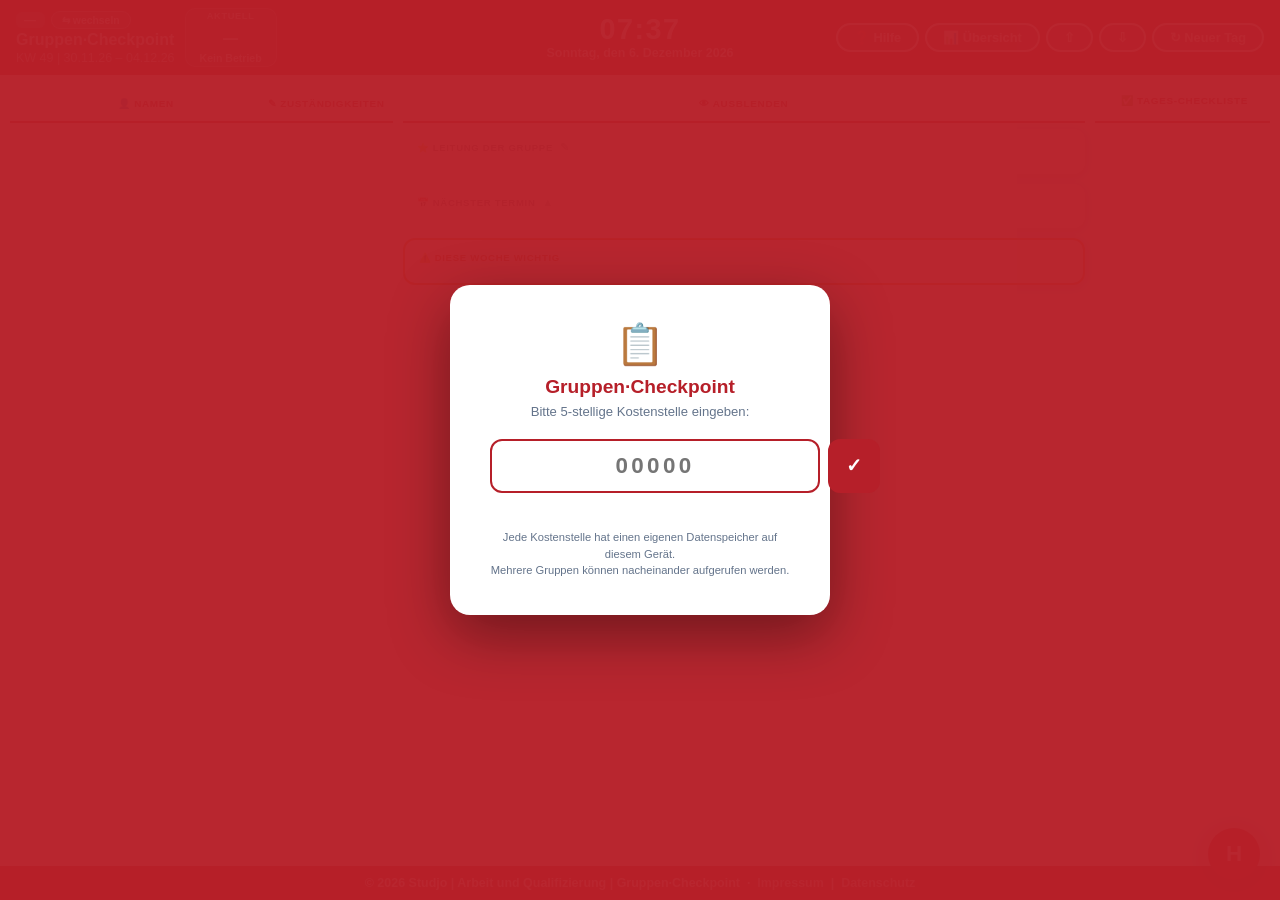
==== commit 545e43cf: "Add files via upload" ====
--- a/index.html
+++ b/index.html
@@ -5,7 +5,6 @@
   <meta charset="UTF-8">
   <meta name="viewport" content="width=device-width, initial-scale=1.0">
   <title>Gruppen&middot;Checkpoint &ndash; Studjo</title>
-  <link href="https://fonts.googleapis.com/css2?family=Nunito+Sans:wght@400;700;800;900&display=swap" rel="stylesheet">
   <link rel="stylesheet" href="css/style.css">
   <script>
     /* ═══ Notbremse: verständliche Fehlermeldung statt leerer weißer Seite ═══
@@ -43,8 +42,6 @@
   </div>
 </div>
 
-<header><img src="header.jpg" alt="Studjo" onerror="this.style.display='none'"></header>
-
 
 <!-- KST Login Overlay -->
 <div id="kst-login-overlay" style="display:none">
@@ -139,6 +136,7 @@
   </div>
   <div class="banner-rechts" style="display:flex;gap:6px;align-items:center;">
     <button class="btn-banner" onclick="oeffneHilfeModal()" title="Hilfe / Anleitung">&#10067; Hilfe</button>
+    <button class="btn-banner" onclick="oeffneUebersichtModal()" title="Statistische Übersicht">&#128202; Übersicht</button>
     <button class="btn-banner" onclick="importierenKST()" title="Profil importieren (JSON)">&#8679;</button>
     <button class="btn-banner" onclick="exportierenKST()" title="Profil exportieren (JSON)">&#8681;</button>
     <button class="btn-banner" onclick="tagesReset(true)">&#8635; Neuer Tag</button>
@@ -282,6 +280,17 @@
     <div class="modal-kopf"><h2>&#10067; Hilfe &amp; Anleitung</h2><button class="modal-schliessen" onclick="schM('hilfe-modal')">&#10005;</button></div>
     <p style="font-size:.78rem;color:var(--grau);margin-bottom:8px;">Auf ein Kapitel tippen, um es auf- oder zuzuklappen.</p>
     <div id="hilfe-modal-body" style="max-height:64vh;overflow-y:auto;"></div>
+  </div>
+</div>
+
+<!-- ═══ Übersicht-Modal (statistische Auswertung) ═══ -->
+<div class="modal-overlay" id="uebersicht-modal" onclick="modalAK(event,'uebersicht-modal')">
+  <div class="modal-box" style="width:min(480px,96vw)">
+    <div class="modal-kopf"><h2>&#128202; &Uuml;bersicht</h2><button class="modal-schliessen" onclick="schM('uebersicht-modal')">&#10005;</button></div>
+    <div id="uebersicht-modal-body" style="max-height:64vh;overflow-y:auto;"></div>
+    <div class="modal-btns" style="justify-content:flex-start;">
+      <button class="btn-modal-reset" onclick="statistikZuruecksetzen()">&#128260; Statistik "seit letztem Reset" zur&uuml;cksetzen</button>
+    </div>
   </div>
 </div>
 
@@ -370,21 +379,25 @@
   <div class="col-wrap">
     <div class="col-header" style="padding:0;overflow:hidden;">
       <div style="display:flex;align-items:stretch;height:100%;">
-        <!-- Breite Portrait(80)+Name(148) = 228px -->
-        <button class="col-btn" onclick="oeffneNamenModal()" style="width:228px;flex-shrink:0;justify-content:flex-start;padding-left:10px;border-radius:0;">&#128100; Namen</button>
-        <!-- Zuständigkeiten (inkl. Arbeit-Icon ganz links) -->
-        <button class="col-btn" id="btn-edit" onclick="toggleEditModus()" style="flex:1;justify-content:flex-start;padding-left:10px;border-radius:0;">&#9998; Zust&auml;ndigkeiten</button>
+        <div style="display:flex;align-items:center;flex-shrink:0;padding:0 10px 0 12px;">
+          <span id="anwesenheit-anzeige" style="font-size:.75rem;font-weight:900;font-family:monospace;white-space:nowrap;"></span>
+        </div>
+        <!-- Breite Portrait(80)+Name(148) = 228px.
+             ZUM VERSCHIEBEN "Namen": Zahl bei margin-left ändern (z.B. -10px = 10px nach links, 10px = 10px nach rechts) -->
+        <button class="col-btn" onclick="oeffneNamenModal()" style="width:228px;flex-shrink:0;justify-content:center;margin-left:0px;border-radius:0;">&#128100; Namen</button>
+        <!-- ZUM VERSCHIEBEN "Zuständigkeiten": Zahl bei margin-left ändern -->
+        <button class="col-btn" id="btn-edit" onclick="toggleEditModus()" style="flex:1;justify-content:center;margin-left:0px;border-radius:0;">&#9998; Zust&auml;ndigkeiten</button>
       </div>
     </div>
     <div class="namen-tabelle" id="namen-tabelle"></div>
   </div>
 
   <div class="col-wrap">
-    <!-- Feature 1+2+4: Leitung- und Termine-Tab entfernt; Anwesenheits-Zählwerk zentriert -->
+    <!-- Feature 1+2+4: Leitung- und Termine-Tab entfernt; Anwesenheits-Anzeige nach links (Namen-Spalte) verschoben -->
     <div class="col-header" style="justify-content:center;padding:0 8px;">
-      <span id="anwesenheit-anzeige" style="font-size:.75rem;font-weight:900;font-family:monospace;white-space:nowrap;"></span>
-    </div>
-    <div class="mitte">
+      <button class="col-btn" id="btn-mitte-toggle" onclick="toggleMitteSichtbar()" title="Leitung, Termine und Wichtiges ausblenden" aria-pressed="false">&#128065; Ausblenden</button>
+    </div>
+    <div class="mitte" id="mitte-inhalt">
       <!-- Feature 1: Klick auf Überschrift öffnet Leitung-Modal -->
       <div class="info-box">
         <div class="info-titel" onclick="oeffneLeitungModal()" title="Namen bearbeiten" style="cursor:pointer;">&#11088; Leitung der Gruppe &nbsp;<span style="font-size:.7rem;opacity:.6;">&#9998;</span></div>
@@ -400,7 +413,8 @@
   </div>
 
   <div class="col-wrap">
-    <div class="col-header" style="justify-content:space-between;flex-wrap:nowrap;">
+    <!-- ZUM VERSCHIEBEN "Tages-Checkliste": Zahl bei padding-left ändern (höher = weiter rechts) -->
+    <div class="col-header" style="justify-content:flex-start;flex-wrap:nowrap;padding-left:18px;">
       <button class="col-btn" onclick="oeffneChecklisteModal()">&#9989; Tages-Checkliste</button>
       <span id="fortschritt-anzeige" style="font-size:.75rem;font-weight:900;font-family:monospace;white-space:nowrap;padding:0 4px;"></span>
     </div>
